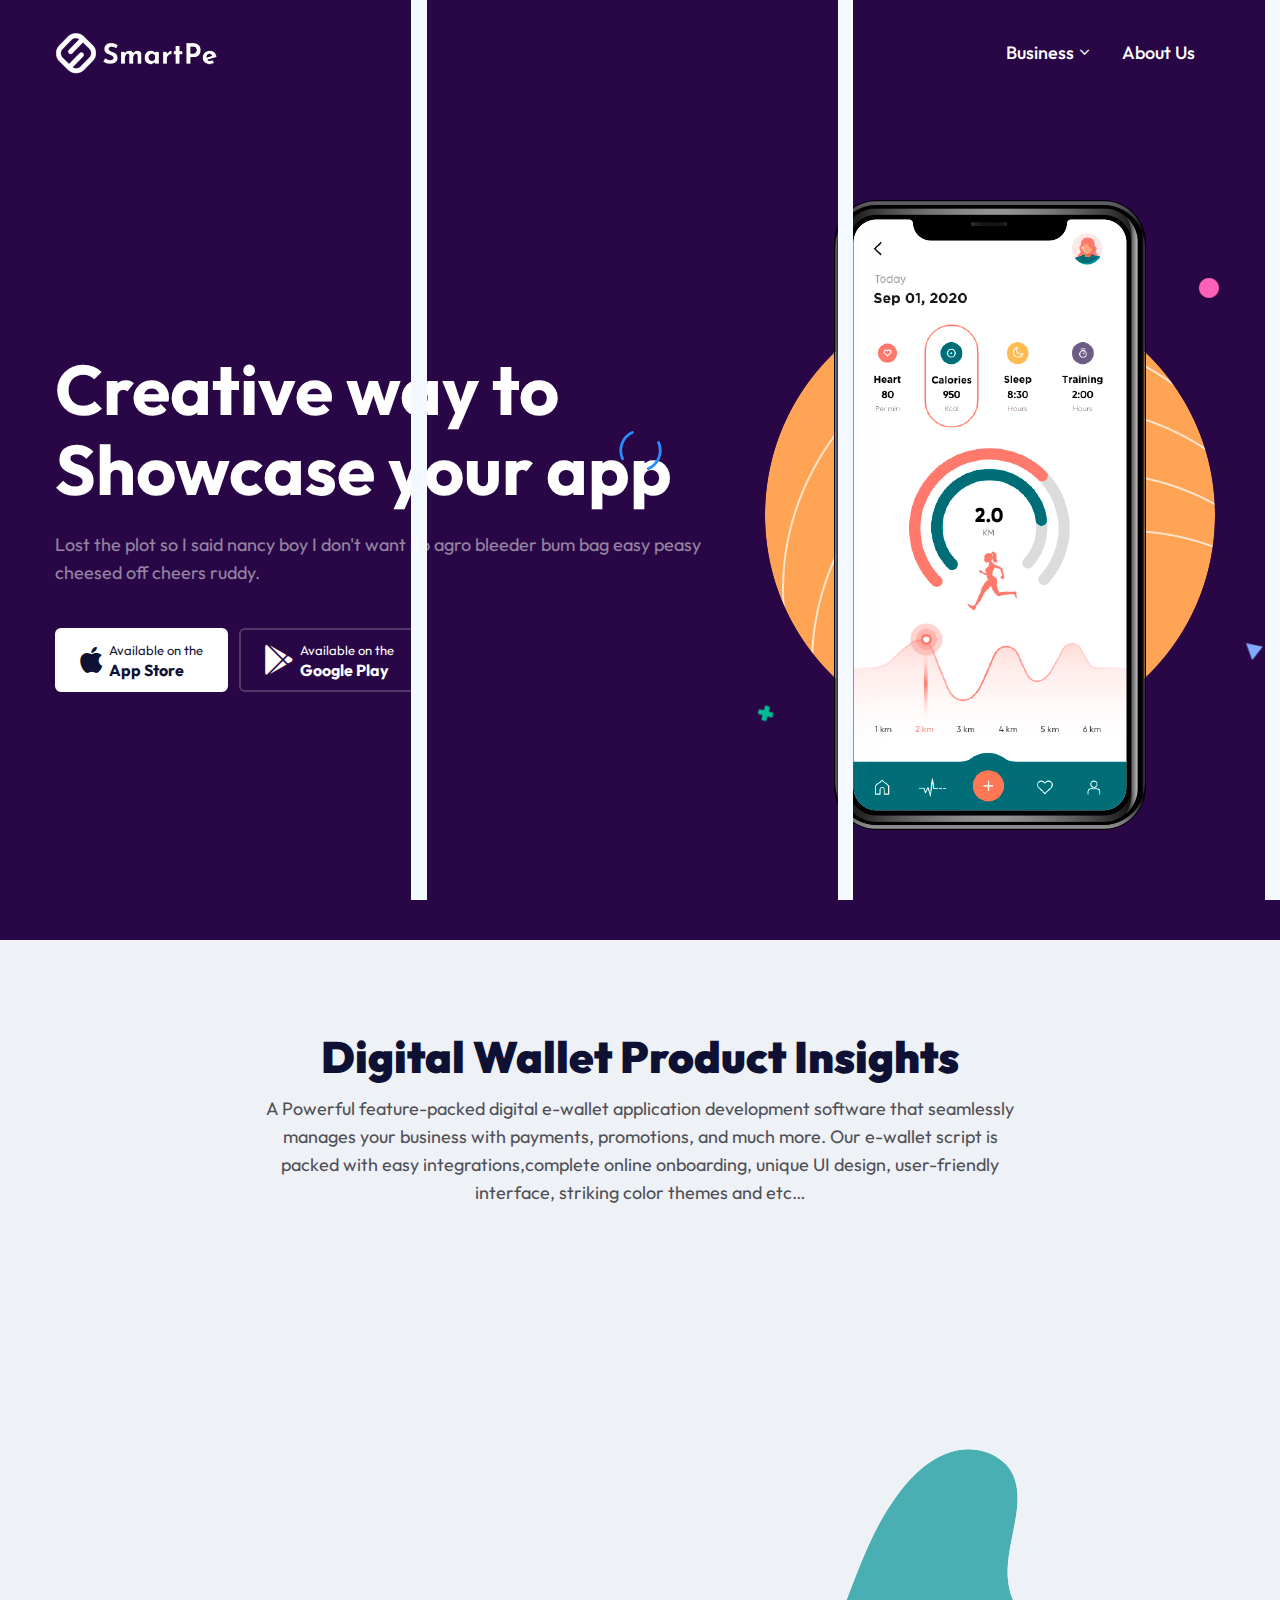
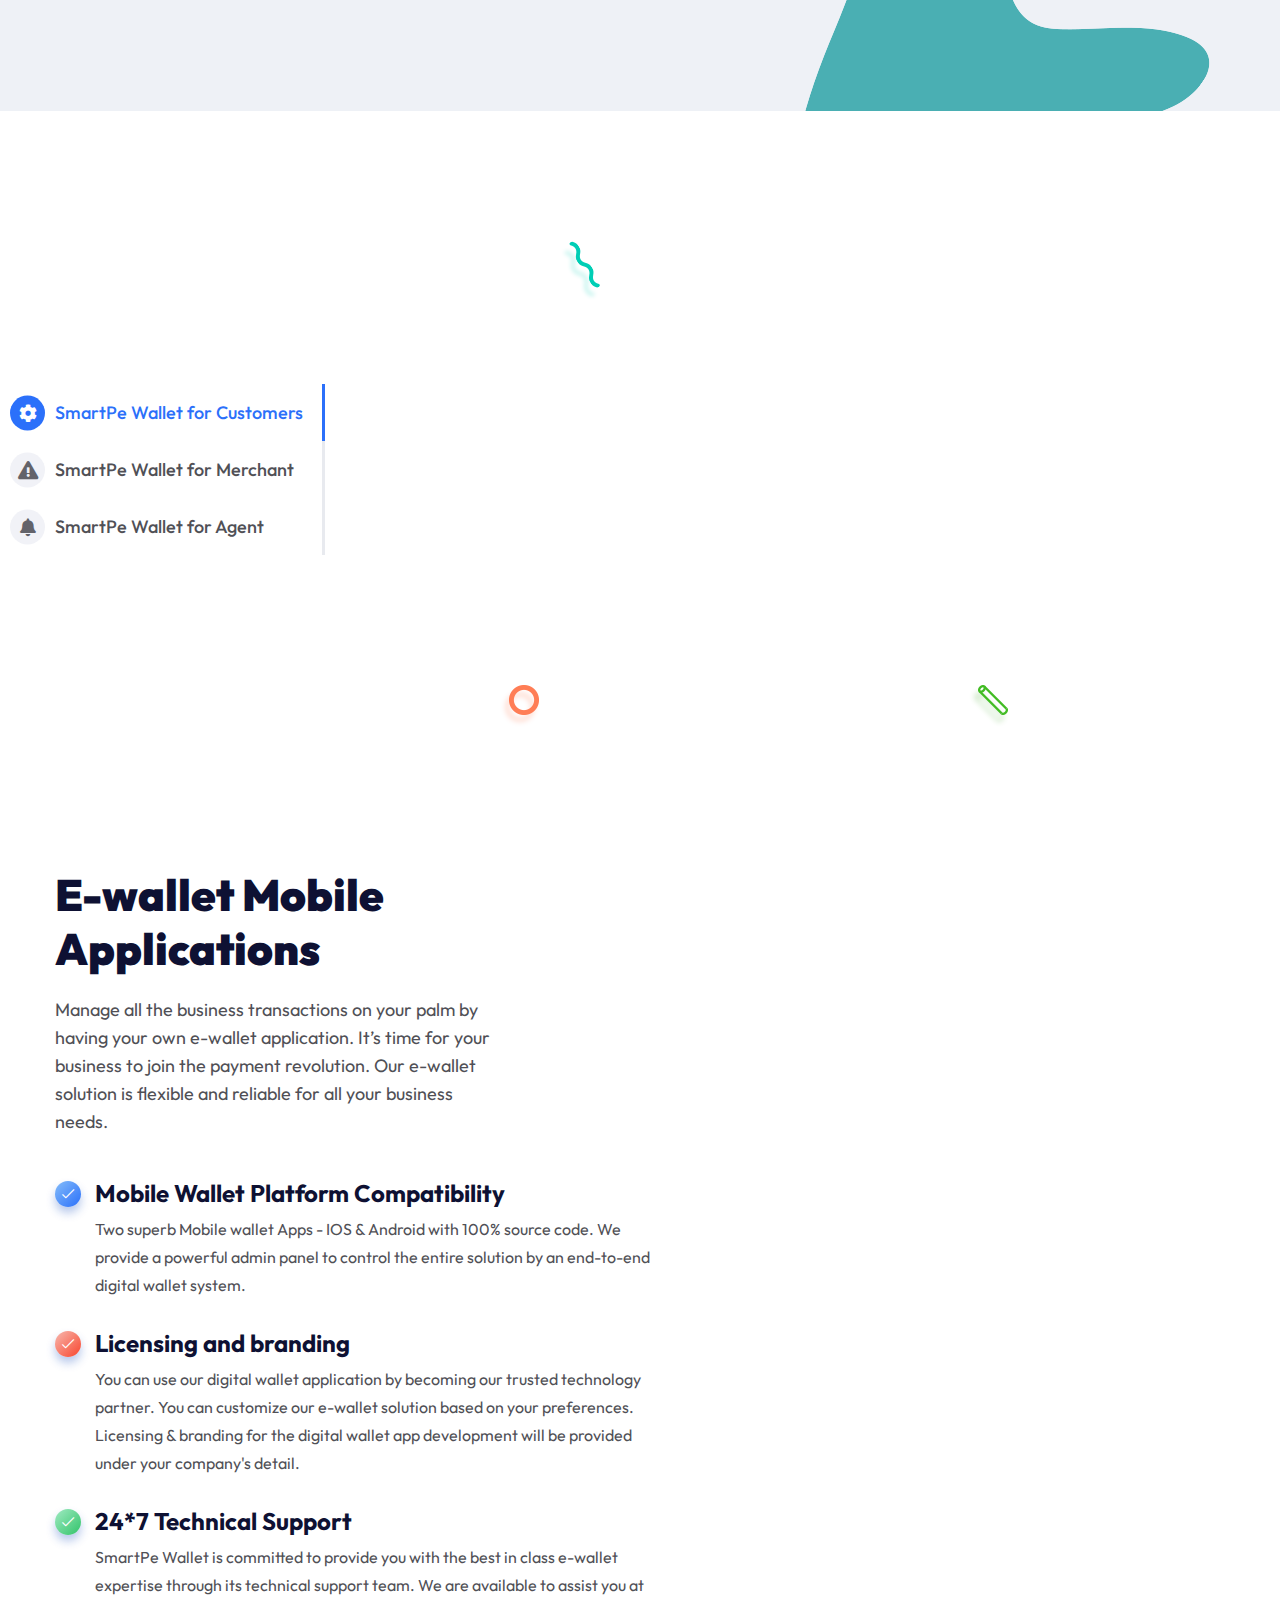
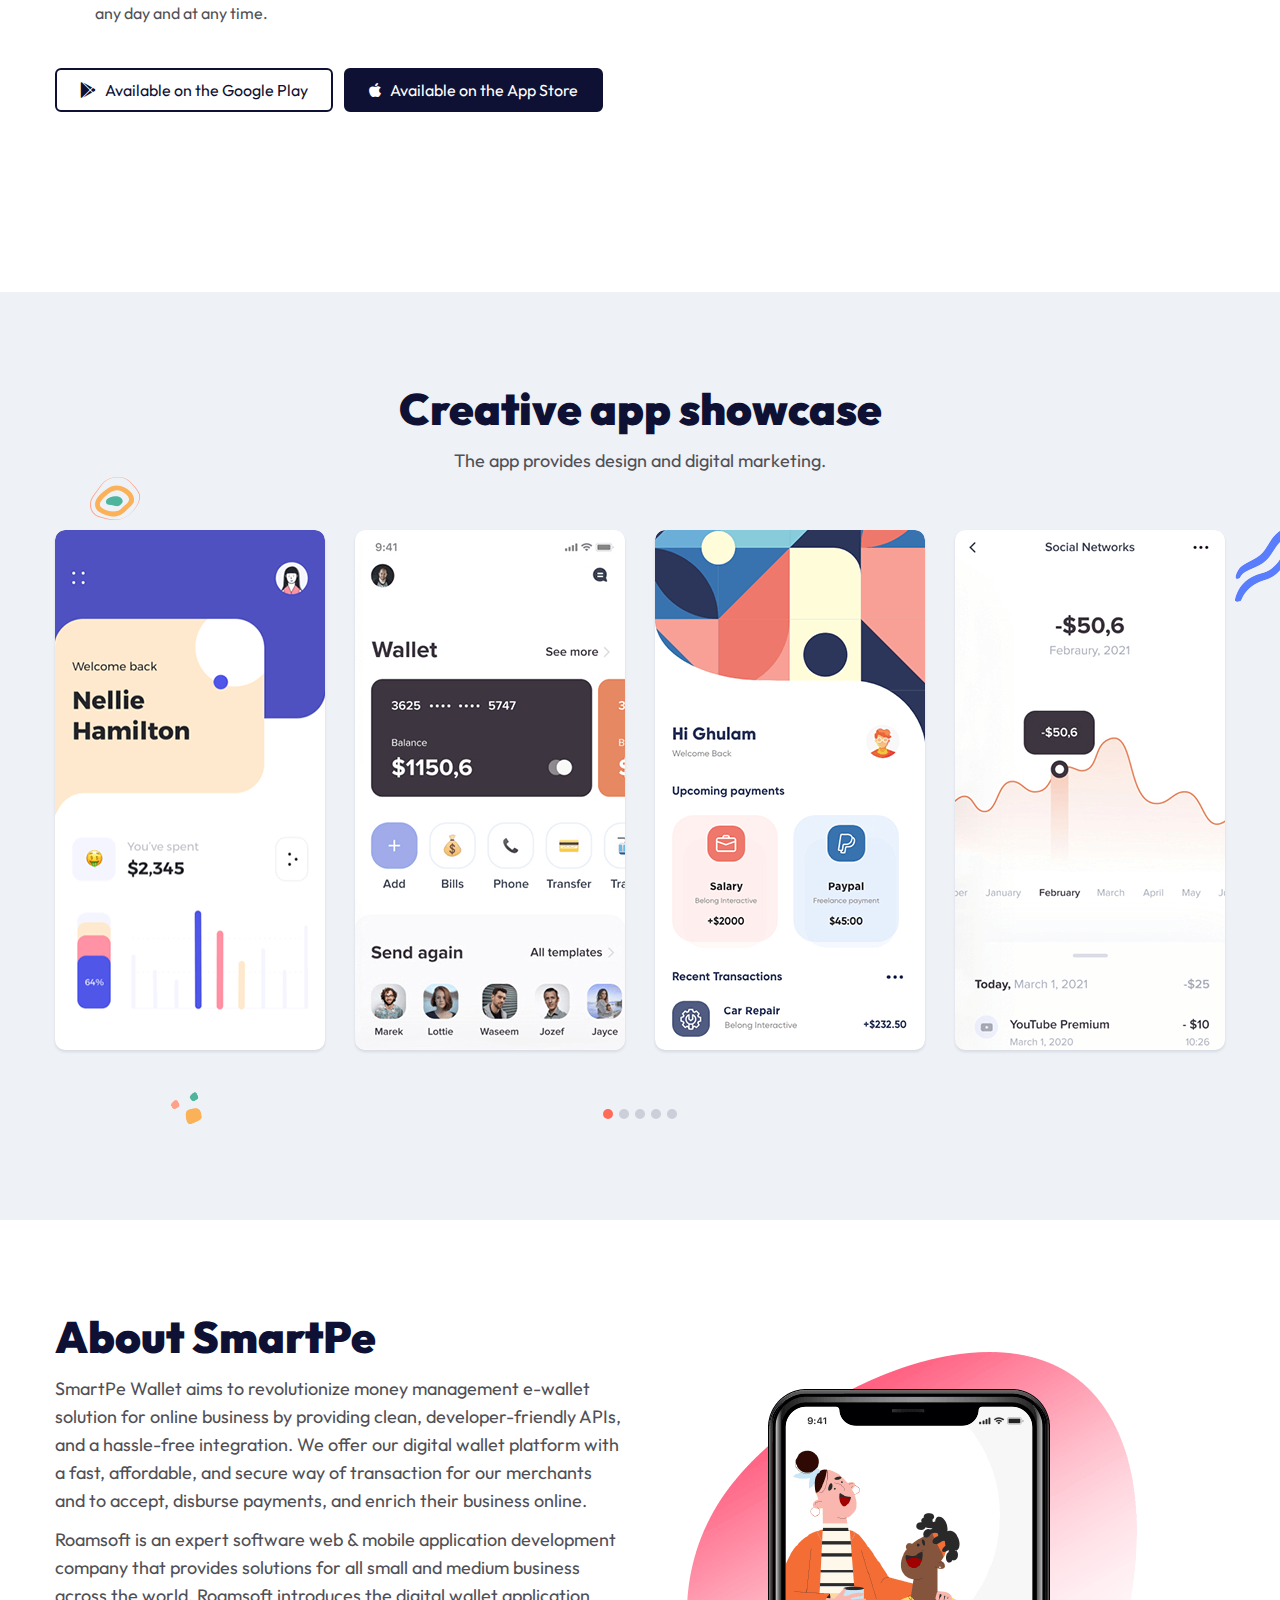
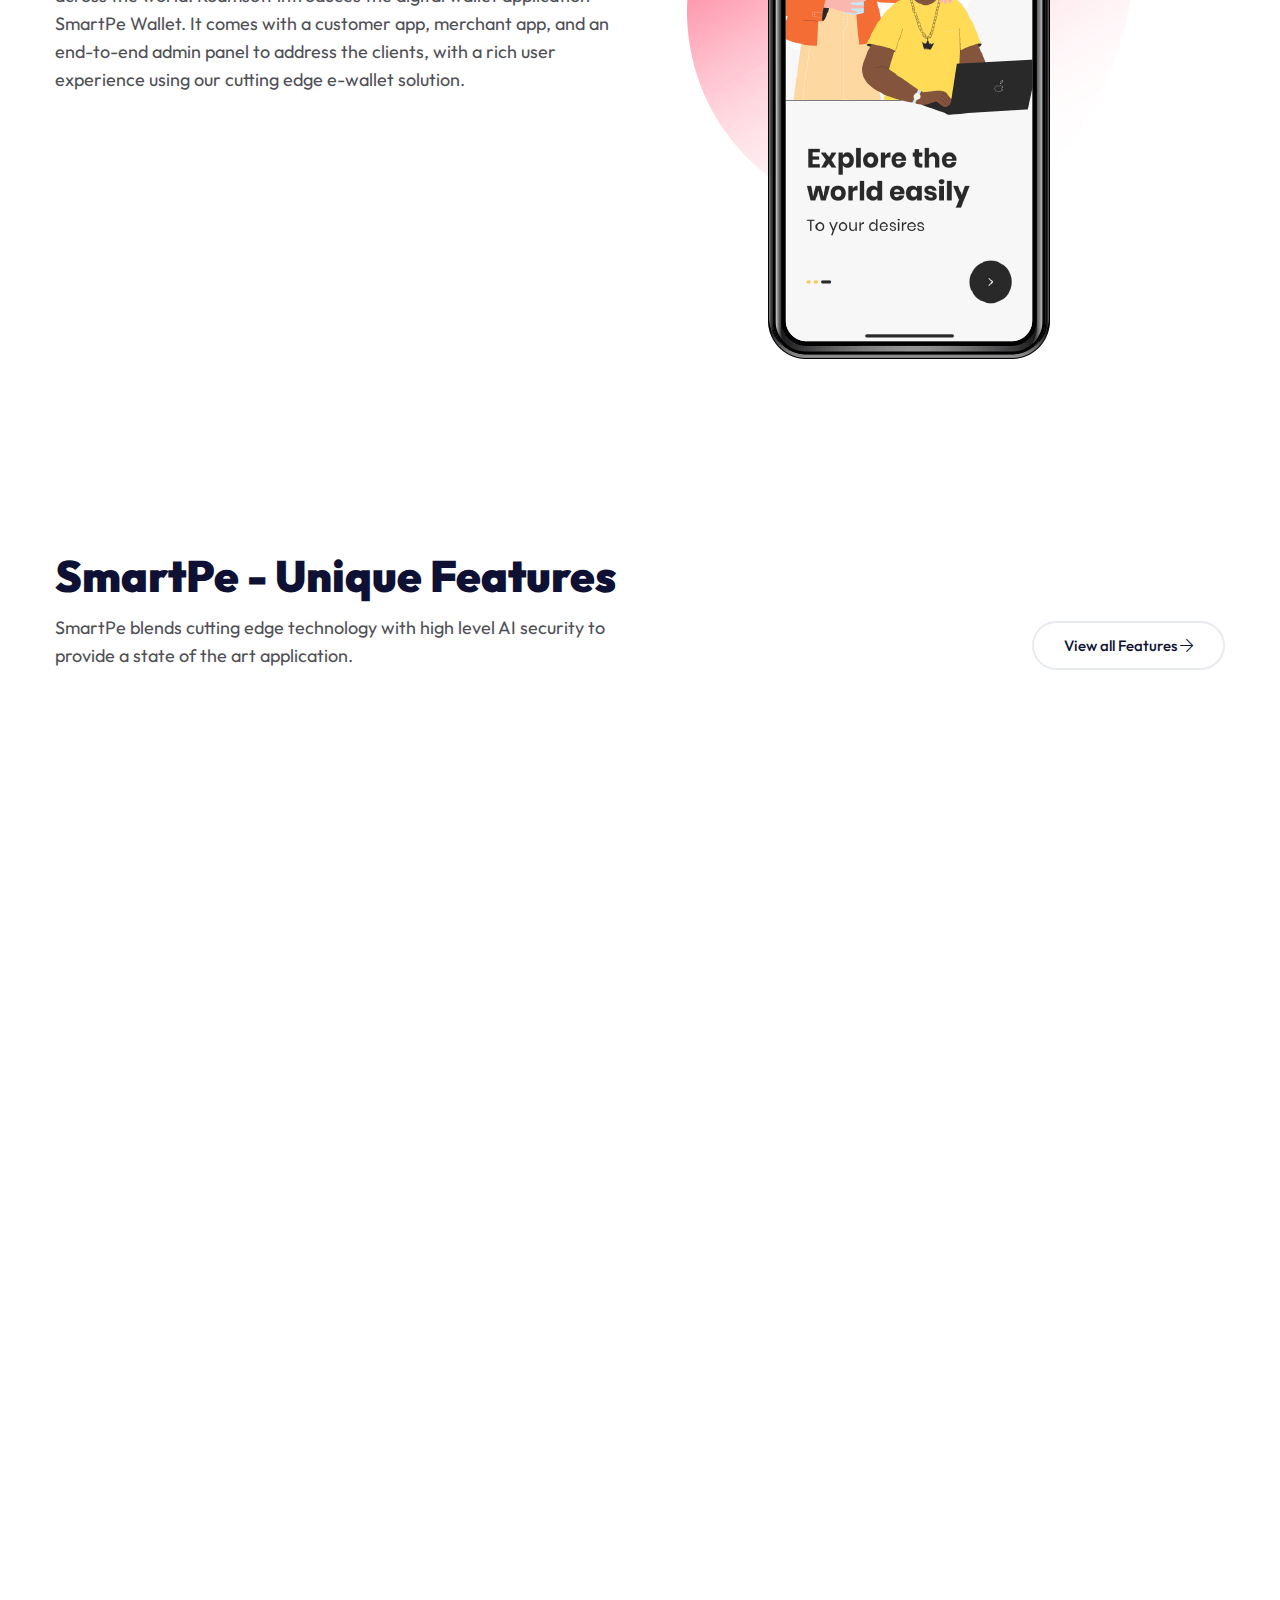
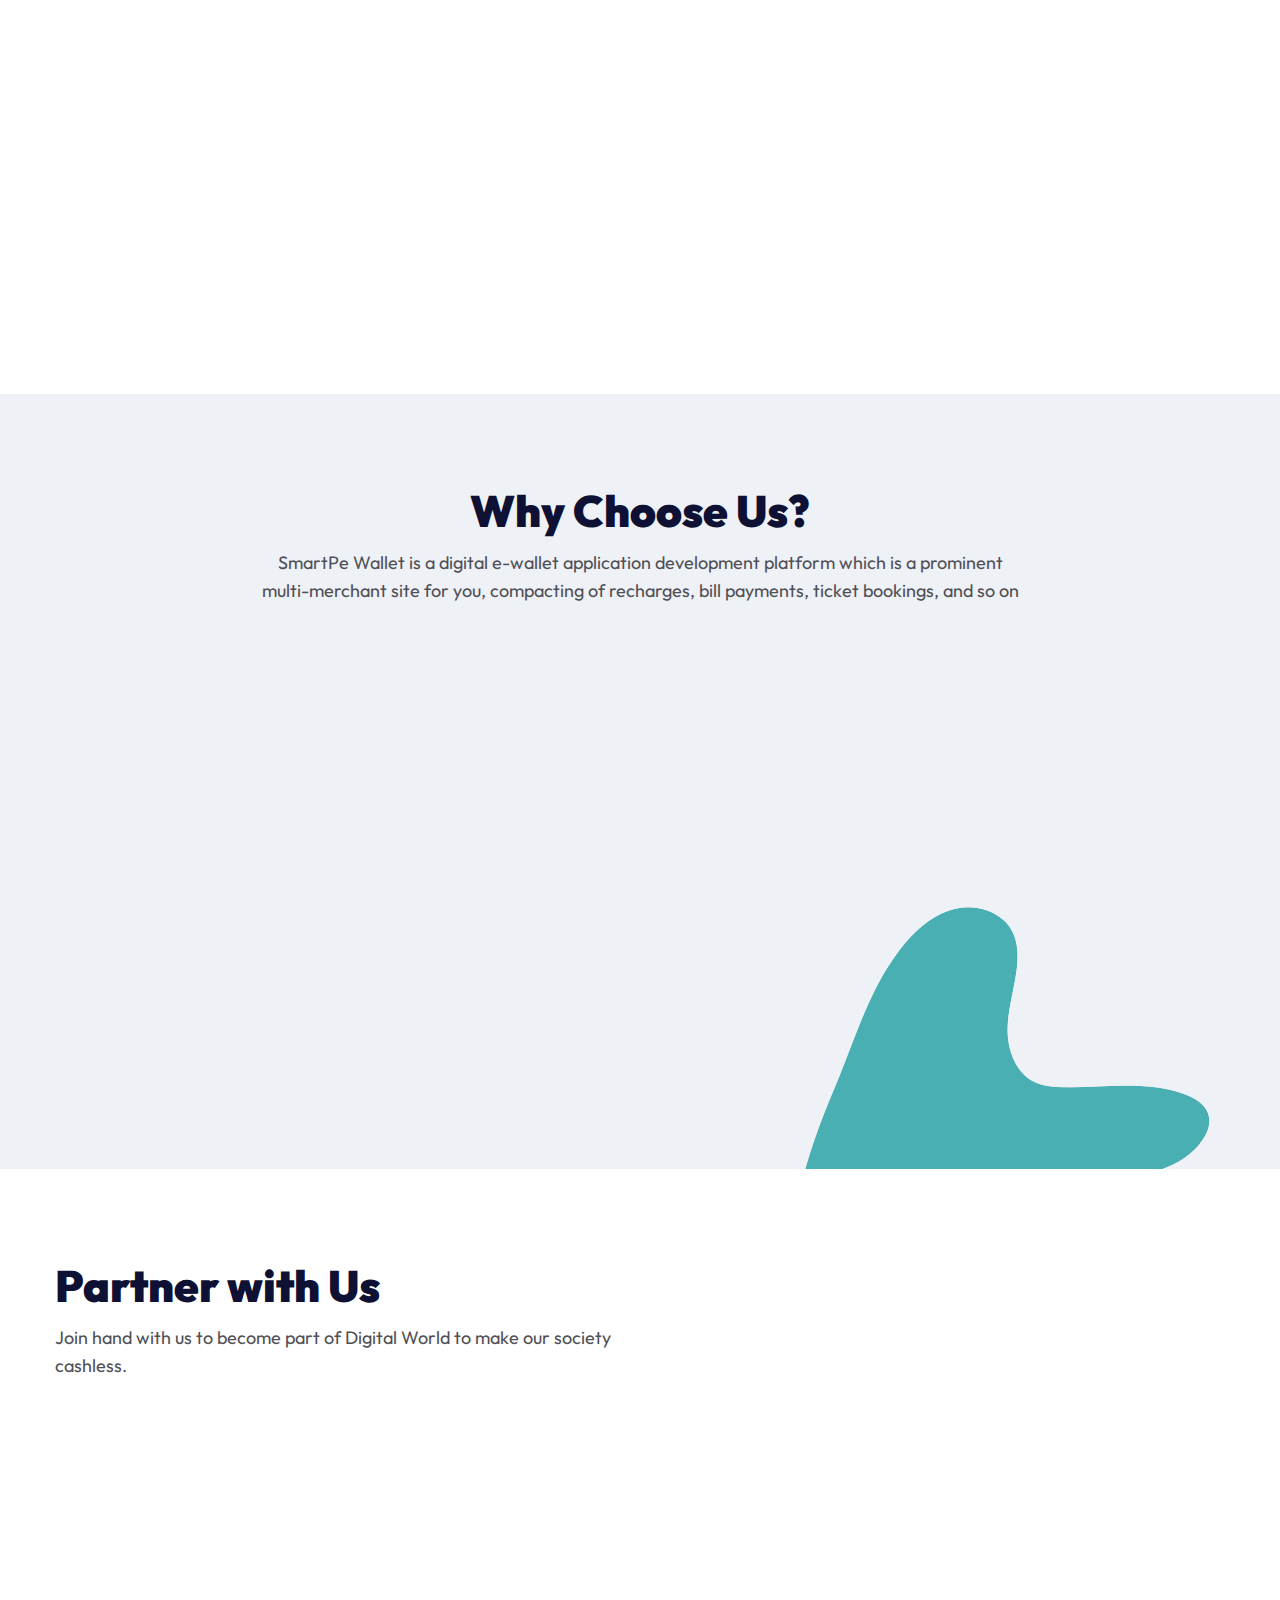
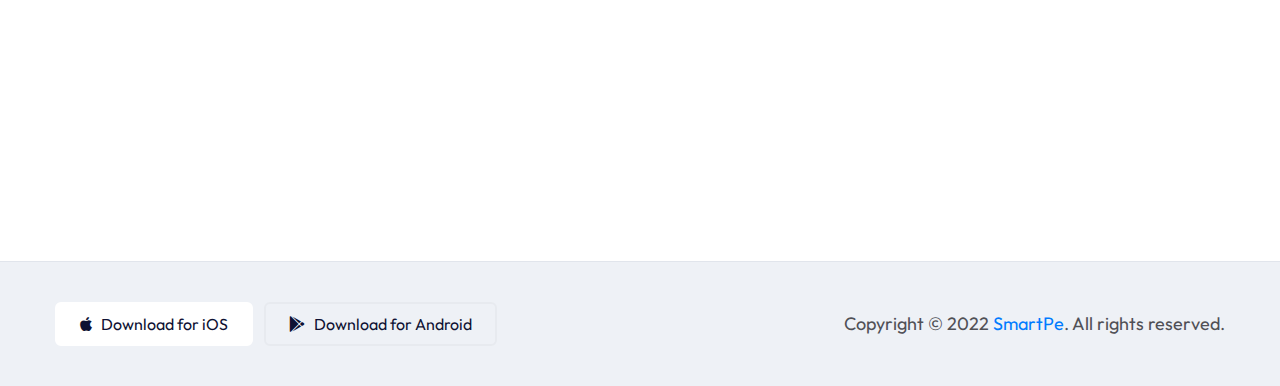
==== index.html @ c89c5a2e "Push" ====
<!doctype html>
<html lang="en">

<meta http-equiv="content-type" content="text/html;charset=UTF-8" />

<head>

    <!--====== Required meta tags ======-->
    <meta charset="utf-8">
    <meta http-equiv="x-ua-compatible" content="ie=edge">
    <meta name="description" content="">
    <meta name="viewport" content="width=device-width, initial-scale=1, shrink-to-fit=no">

    <!--====== Title ======-->
    <title>The Easiest Way to Pay | SmartPe</title>

    <!--====== Favicon Icon ======-->
    <link rel="shortcut icon" href="assets/images/favicon.png" type="image/png">

    <!--====== Bootstrap css ======-->
    <link rel="stylesheet" href="assets/css/bootstrap.min.css">

    <!--====== Fontawesome css ======-->
    <link rel="stylesheet" href="assets/css/font-awesome.min.css">

    <!--====== Magnific Popup css ======-->
    <link rel="stylesheet" href="assets/css/animate.min.css">

    <!--====== Magnific Popup css ======-->
    <link rel="stylesheet" href="assets/css/magnific-popup.css">

    <!--====== Slick css ======-->
    <link rel="stylesheet" href="assets/css/slick.css">

    <!--====== Default css ======-->
    <link rel="stylesheet" href="assets/css/custom-animation.css">
    <link rel="stylesheet" href="assets/css/default.css">

    <!--====== Style css ======-->
    <link rel="stylesheet" href="assets/css/style.css">


</head>

<body>

    <!--====== PRELOADER PART START ======-->

    <div class="loader-wrap">
        <div class="preloader">
        </div>
        <div class="layer layer-one"><span class="overlay"></span></div>
        <div class="layer layer-two"><span class="overlay"></span></div>
        <div class="layer layer-three"><span class="overlay"></span></div>
    </div>

    <!--====== PRELOADER PART ENDS ======-->

    <!--====== OFFCANVAS MENU PART START ======-->

    <div class="off_canvars_overlay">

    </div>
    <div class="offcanvas_menu">
        <div class="container-fluid">
            <div class="row">
                <div class="col-12">
                    <div class="offcanvas_menu_wrapper">
                        <div class="canvas_close">
                            <a href="javascript:void(0)"><i class="fa fa-times"></i></a>
                        </div>
                        <div class="offcanvas-brand text-center mb-40">
                            <img src="assets/images/logo.png" alt="">
                        </div>
                        <div id="menu" class="text-left ">
                            <ul class="offcanvas_main_menu">
                                <ul>
                                    <li class="menu-item-has-children active">
                                        <a href="#">Business</a>
                                        <ul class="sub-menu">
                                            <li>
                                                <a href="unique-features.html">Features</a>
                                            </li>
                                            <li>
                                                <a href="customers-features.html">Customers</a>
                                            </li>
                                            <li>
                                                <a href="merchant-features.html">Merchant</a>
                                            </li>
                                            <li>
                                                <a href="agent-features.html">Agent</a>
                                            </li>
                                        </ul>
                                    </li>
                                    <li>
                                        <a href="about-us.html">About Us</a>
                                    </li>
                                </ul>
                            </ul>
                        </div>
                    </div>
                </div>
            </div>
        </div>
    </div>

    <!--====== OFFCANVAS MENU PART ENDS ======-->

    <!--====== PART START ======-->

    <header class="appie-header-area appie-header-7-area appie-sticky">
        <div class="container">
            <div class="header-nav-box header-nav-box-7">
                <div class="row align-items-center">
                    <div class="col-lg-2 col-md-4 col-sm-5 col-6 order-1 order-sm-1">
                        <div class="appie-logo-box">
                            <a href="#">
                                <img src="assets/images/logo-7.png" alt="">
                            </a>
                        </div>
                    </div>
                    <div class="col-lg-10 col-md-1 col-sm-7 order-3 order-sm-2 text-right">
                        <div class="appie-header-main-menu">
                            <ul>
                                <li class="menu-item-has-children active">
                                    <a href="#">Business<i class="fal fa-angle-down"></i></a>
                                    <ul class="sub-menu">
                                        <li>
                                            <a href="unique-features.html">Features</a>
                                        </li>
                                        <li>
                                            <a href="customers-features.html">Customers</a>
                                        </li>
                                        <li>
                                            <a href="merchant-features.html">Merchant</a>
                                        </li>
                                        <li>
                                            <a href="agent-features.html">Agent</a>
                                        </li>
                                    </ul>
                                </li>
                                <li>
                                    <a href="about-us.html">About Us</a>
                                </li>
                            </ul>
                        </div>
                        <div class="appie-btn-box text-right">
                            <div class="toggle-btn ml-30 canvas_open d-lg-none d-block">
                                <i class="fa fa-bars"></i>
                            </div>
                        </div>
                    </div>
                </div>
            </div>
        </div>
    </header>

    <!--====== PART ENDS ======-->

    <!--====== APPIE HERO PART START ======-->

    <section class="appie-hero-area appie-hero-6-area appie-hero-7-area">
        <div class="container">
            <div class="row align-items-center">
                <div class="col-lg-7">
                    <div class="appie-hero-content appie-hero-content-6 appie-hero-content-7">
                        <h1 class="appie-title">Creative way to Showcase your app </h1>
                        <p>Lost the plot so I said nancy boy I don't want no agro bleeder bum bag easy peasy cheesed off cheers ruddy.</p>
                        <ul>
                            <li><a href="#"><i class="fab fa-apple"></i> <span>Available on the <span>App Store</span></span></a></li>
                            <li><a class="item-2" href="#"><i class="fab fa-google-play"></i> <span>Available on the <span>Google Play</span></span></a></li>
                        </ul>
                        <div class="info">

                        </div>
                    </div>
                </div>
                <div class="col-lg-5">
                    <div class="appie-hero-thumb-6">
                        <div class="thumb wow animated fadeInUp text-center" data-wow-duration="1000ms" data-wow-delay="600ms">
                            <img src="assets/images/hero-thumb-8.png" alt="">
                            <div class="back-image">
                                <img src="assets/images/hero-shape-2.png" alt="">
                            </div>
                        </div>
                    </div>
                </div>
            </div>
        </div>
    </section>

    <!--====== APPIE HERO PART ENDS ======-->

    <!--====== APPIE SERVICES PART START ======-->

    <section class="appie-service-area pt-90 pb-100" id="service">
        <div class="container">
            <div class="row justify-content-center">
                <div class="col-lg-8">
                    <div class="appie-section-title text-center">
                        <h3 class="appie-title">Digital Wallet Product Insights</h3>
                        <p>A Powerful feature-packed digital e-wallet application development software that seamlessly manages your business with payments, promotions, and much more. Our e-wallet script is packed with easy integrations,complete online onboarding,
                            unique UI design, user-friendly interface, striking color themes and etc…</p>
                    </div>
                </div>
            </div>
            <div class="row">
                <div class="col-lg-4 col-md-4">
                    <div class="appie-single-service text-center mt-30 wow animated fadeInUp" data-wow-duration="2000ms" data-wow-delay="200ms">
                        <div class="icon">
                            <img src="assets/images/icon/1.png" alt="">
                            <span>1</span>
                        </div>
                        <h4 class="appie-title">Send & Receive</h4>
                        <p>Send and Receive money instantly without internet*. Send money to anyone with mobile wallet or bank account.</p>
                    </div>
                </div>
                <div class="col-lg-4 col-md-4">
                    <div class="appie-single-service text-center mt-30 item-2 wow animated fadeInUp" data-wow-duration="2000ms" data-wow-delay="400ms">
                        <div class="icon">
                            <img src="assets/images/icon/2.png" alt="">
                            <span>2</span>
                        </div>
                        <h4 class="appie-title">Shop</h4>
                        <p>Shop and pay without internet* using Scan & Pay at merchant place with QR code.</p>
                    </div>
                </div>
                <div class="col-lg-4 col-md-4">
                    <div class="appie-single-service text-center mt-30 item-3 wow animated fadeInUp" data-wow-duration="2000ms" data-wow-delay="600ms">
                        <div class="icon">
                            <img src="assets/images/icon/3.png" alt="">
                            <span>3</span>
                        </div>
                        <h4 class="appie-title">Pay</h4>
                        <p>Pay your bills, utilities and more, free of charge and receive instant notification with receipts.</p>
                    </div>
                </div>
            </div>
        </div>
    </section>

    <!--====== APPIE SERVICES PART ENDS ======-->

    <!--====== APPIE FEATURES PART START ======-->

    <section class="appie-features-area pt-100" id="features">
        <div class="container">
            <div class="row align-items-center">
                <div class="col-lg-3">
                    <div class="appie-features-tabs-btn">
                        <div class="nav flex-column nav-pills" id="v-pills-tab" role="tablist" aria-orientation="vertical">
                            <a class="nav-link active" id="v-pills-home-tab" data-toggle="pill" href="#v-pills-home" role="tab" aria-controls="v-pills-home" aria-selected="true"><i class="fas fa-cog"></i> SmartPe Wallet for Customers</a>
                            <a class="nav-link" id="v-pills-profile-tab" data-toggle="pill" href="#v-pills-profile" role="tab" aria-controls="v-pills-profile" aria-selected="false"><i class="fas fa-exclamation-triangle"></i> SmartPe Wallet for Merchant</a>
                            <a class="nav-link" id="v-pills-messages-tab" data-toggle="pill" href="#v-pills-messages" role="tab" aria-controls="v-pills-messages" aria-selected="false"><i class="fas fa-bell"></i> SmartPe Wallet for Agent</a>
                        </div>
                    </div>
                </div>
                <div class="col-lg-9">
                    <div class="tab-content" id="v-pills-tabContent">
                        <div class="tab-pane fade show active" id="v-pills-home" role="tabpanel" aria-labelledby="v-pills-home-tab">
                            <div class="row align-items-center">
                                <div class="col-lg-6">
                                    <div class="appie-features-thumb text-center wow animated fadeInUp" data-wow-duration="2000ms" data-wow-delay="200ms">
                                        <img src="assets/images/features-thumb-1.png" alt="">
                                    </div>
                                </div>
                                <div class="col-lg-6">
                                    <div class="appie-features-content wow animated fadeInRight" data-wow-duration="2000ms" data-wow-delay="600ms">
                                        <h3 class="title">SmartPe Wallet for Customers</h3>
                                        <p>All you need to do is scan a QR Code or enter the Shop ID manually in your mobile wallet application to make instant payments.</p>
                                        <a class="main-btn" href="#">Learn More</a>
                                    </div>
                                </div>
                            </div>
                        </div>
                        <div class="tab-pane fade" id="v-pills-profile" role="tabpanel" aria-labelledby="v-pills-profile-tab">
                            <div class="row align-items-center">
                                <div class="col-lg-6">
                                    <div class="appie-features-thumb text-center animated fadeInUp" data-wow-duration="2000ms" data-wow-delay="200ms">
                                        <img src="assets/images/features-thumb-1.png" alt="">
                                    </div>
                                </div>
                                <div class="col-lg-6">
                                    <div class="appie-features-content animated fadeInRight" data-wow-duration="2000ms" data-wow-delay="600ms">
                                        <h3 class="title">SmartPe Wallet for Merchant</h3>
                                        <p>Accept payments and take orders ahead from your customers using our digital wallet via QR Code, mobile number & much more.</p>
                                        <a class="main-btn" href="#">Learn More</a>
                                    </div>
                                </div>
                            </div>
                        </div>
                        <div class="tab-pane fade" id="v-pills-messages" role="tabpanel" aria-labelledby="v-pills-messages-tab">
                            <div class="row align-items-center">
                                <div class="col-lg-6">
                                    <div class="appie-features-thumb text-center animated fadeInUp" data-wow-duration="2000ms" data-wow-delay="200ms">
                                        <img src="assets/images/features-thumb-1.png" alt="">
                                    </div>
                                </div>
                                <div class="col-lg-6">
                                    <div class="appie-features-content animated fadeInRight" data-wow-duration="2000ms" data-wow-delay="600ms">
                                        <h3 class="title">SmartPe Wallet for Agent</h3>
                                        <p>Recharge and make payment to your beneficiaries instantly through our digital payment system.</p>
                                        <a class="main-btn" href="#">Learn More</a>
                                    </div>
                                </div>
                            </div>
                        </div>
                    </div>
                </div>
            </div>
        </div>
        <div class="features-shape-1">
            <img src="assets/images/shape/shape-6.png" alt="">
        </div>
        <div class="features-shape-2">
            <img src="assets/images/shape/shape-7.png" alt="">
        </div>
        <div class="features-shape-3">
            <img src="assets/images/shape/shape-8.png" alt="">
        </div>
    </section>

    <!--====== APPIE FEATURES PART ENDS ======-->

    <!--====== APPIE TRAFFIC PART START ======-->

    <section class="appie-traffic-area pt-140 pb-180">
        <div class="container">
            <div class="row">
                <div class="col-lg-7">
                    <div class="appie-traffic-title">
                        <h3 class="title">E-wallet Mobile Applications</h3>
                        <p>Manage all the business transactions on your palm by having your own e-wallet application. It’s time for your business to join the payment revolution. Our e-wallet solution is flexible and reliable for all your business needs.</p>
                    </div>
                    <div class="row">
                        <div class="col-lg-12">
                            <div class="appie-traffic-service mb-30">
                                <div class="icon">
                                    <i class="fal fa-check"></i>
                                </div>
                                <h5 class="title">Mobile Wallet Platform Compatibility</h5>
                                <p>Two superb Mobile wallet Apps - IOS & Android with 100% source code. We provide a powerful admin panel to control the entire solution by an end-to-end digital wallet system.</p>
                            </div>
                        </div>
                        <div class="col-lg-12">
                            <div class="appie-traffic-service item-2 mb-30">
                                <div class="icon">
                                    <i class="fal fa-check"></i>
                                </div>
                                <h5 class="title">Licensing and branding</h5>
                                <p>You can use our digital wallet application by becoming our trusted technology partner. You can customize our e-wallet solution based on your preferences. Licensing & branding for the digital wallet app development will
                                    be provided under your company's detail.</p>
                            </div>
                        </div>
                        <div class="col-lg-12">
                            <div class="appie-traffic-service item-3">
                                <div class="icon">
                                    <i class="fal fa-check"></i>
                                </div>
                                <h5 class="title">24*7 Technical Support</h5>
                                <p>SmartPe Wallet is committed to provide you with the best in class e-wallet expertise through its technical support team. We are available to assist you at any day and at any time.</p>
                            </div>
                        </div>
                        <div class="col-lg-12 appie-hero-content">
                            <ul>
                                <li><a class="item-2" href="#"><i class="fab fa-google-play"></i> <span>Available on the <span>Google Play</span></span></a></li>
                                <li><a href="#"><i class="fab fa-apple"></i> <span>Available on the <span>App Store</span></span></a></li>
                            </ul>
                        </div>
                    </div>
                </div>
            </div>
        </div>
        <div class="traffic-thumb ">
            <img class="wow animated fadeInRight" data-wow-duration="2000ms" data-wow-delay="200ms" src="assets/images/traffic-thumb.png" alt="">
        </div>
    </section>

    <!--====== APPIE TRAFFIC PART ENDS ======-->

    <!--====== APPIE SHOWCASE PART START ======-->

    <section class="appie-showcase-area ">
        <div class="container">
            <div class="row">
                <div class="col-lg-12">
                    <div class="appie-section-title text-center">
                        <h3 class="appie-title">Creative app showcase</h3>
                        <p>The app provides design and digital marketing.</p>
                    </div>
                </div>
            </div>
            <div class="row appie-showcase-slider">
                <div class="col-lg-3">
                    <div class="appie-showcase-item mt-30">
                        <a class="appie-image-popup" href="assets/images/showcase-1.png"><img src="assets/images/showcase-1.png" alt=""></a>
                    </div>
                </div>
                <div class="col-lg-3">
                    <div class="appie-showcase-item mt-30">
                        <a class="appie-image-popup" href="assets/images/showcase-2.png"><img src="assets/images/showcase-2.png" alt=""></a>
                    </div>
                </div>
                <div class="col-lg-3">
                    <div class="appie-showcase-item mt-30">
                        <a class="appie-image-popup" href="assets/images/showcase-3.png"><img src="assets/images/showcase-3.png" alt=""></a>
                    </div>
                </div>
                <div class="col-lg-3">
                    <div class="appie-showcase-item mt-30">
                        <a class="appie-image-popup" href="assets/images/showcase-4.png"><img src="assets/images/showcase-4.png" alt=""></a>
                    </div>
                </div>
                <div class="col-lg-3">
                    <div class="appie-showcase-item mt-30">
                        <a class="appie-image-popup" href="assets/images/showcase-2.png"><img src="assets/images/showcase-2.png" alt=""></a>
                    </div>
                </div>
            </div>
        </div>
        <div class="showcase-shape-1">
            <img src="assets/images/shape/shape-14.png" alt="">
        </div>
        <div class="showcase-shape-2">
            <img src="assets/images/shape/shape-13.png" alt="">
        </div>
        <div class="showcase-shape-3">
            <img src="assets/images/shape/shape-12.png" alt="">
        </div>
        <div class="showcase-shape-4">
            <img src="assets/images/shape/shape-15.png" alt="">
        </div>
    </section>

    <!--====== APPIE SHOWCASE PART ENDS ======-->

    <!--====== APPIE TEAM PART START ======-->

    <!-- <section class="appie-team-area pt-90 pb-100">
        <div class="container">
            <div class="row">
                <div class="col-lg-12">
                    <div class="appie-section-title text-center">
                        <h3 class="appie-title">Meet our Team Members</h3>
                        <p>Different layouts and styles for team sections.</p>
                    </div>
                </div>
            </div>
            <div class="row">
                <div class="col-lg-3 col-md-6">
                    <div class="appie-team-item mt-30 wow animated fadeInUp" data-wow-duration="2000ms" data-wow-delay="200ms">
                        <div class="thumb">
                            <img src="assets/images/team-1.jpg" alt="">
                            <ul>
                                <li><a href="#"><i class="fab fa-facebook-f"></i></a></li>
                                <li><a href="#"><i class="fab fa-twitter"></i></a></li>
                                <li><a href="#"><i class="fab fa-pinterest-p"></i></a></li>
                            </ul>
                        </div>
                        <div class="content text-center">
                            <h5 class="title">Benjamin Evalent</h5>
                            <span>CEO-Founder</span>
                        </div>
                    </div>
                </div>
                <div class="col-lg-3 col-md-6">
                    <div class="appie-team-item mt-30 wow animated fadeInUp" data-wow-duration="2000ms" data-wow-delay="400ms">
                        <div class="thumb">
                            <img src="assets/images/team-2.jpg" alt="">
                            <ul>
                                <li><a href="#"><i class="fab fa-facebook-f"></i></a></li>
                                <li><a href="#"><i class="fab fa-twitter"></i></a></li>
                                <li><a href="#"><i class="fab fa-pinterest-p"></i></a></li>
                            </ul>
                        </div>
                        <div class="content text-center">
                            <h5 class="title">Benjamin Evalent</h5>
                            <span>CEO-Founder</span>
                        </div>
                    </div>
                </div>
                <div class="col-lg-3 col-md-6">
                    <div class="appie-team-item mt-30 wow animated fadeInUp" data-wow-duration="2000ms" data-wow-delay="600ms">
                        <div class="thumb">
                            <img src="assets/images/team-3.jpg" alt="">
                            <ul>
                                <li><a href="#"><i class="fab fa-facebook-f"></i></a></li>
                                <li><a href="#"><i class="fab fa-twitter"></i></a></li>
                                <li><a href="#"><i class="fab fa-pinterest-p"></i></a></li>
                            </ul>
                        </div>
                        <div class="content text-center">
                            <h5 class="title">Benjamin Evalent</h5>
                            <span>CEO-Founder</span>
                        </div>
                    </div>
                </div>
                <div class="col-lg-3 col-md-6">
                    <div class="appie-team-item mt-30 wow animated fadeInUp" data-wow-duration="2000ms" data-wow-delay="800ms">
                        <div class="thumb">
                            <img src="assets/images/team-4.jpg" alt="">
                            <ul>
                                <li><a href="#"><i class="fab fa-facebook-f"></i></a></li>
                                <li><a href="#"><i class="fab fa-twitter"></i></a></li>
                                <li><a href="#"><i class="fab fa-pinterest-p"></i></a></li>
                            </ul>
                        </div>
                        <div class="content text-center">
                            <h5 class="title">Benjamin Evalent</h5>
                            <span>CEO-Founder</span>
                        </div>
                    </div>
                </div>
                <div class="col-lg-12">
                    <div class="team-btn text-center mt-50">
                        <a class="main-btn" href="#"> View all Members <i class="fal fa-arrow-right"></i></a>
                    </div>
                </div>
            </div>
        </div>
    </section> -->

    <!--====== APPIE TEAM PART ENDS ======-->

    <!--====== APPIE ABOUT SMARTPE START ======-->

    <section class="appie-team-area pt-90 pb-100">
        <div class="container">
            <div class="row">
                <div class="col-lg-12">

                </div>
            </div>
            <div class="row">
                <div class="col-lg-6 col-md-6">
                    <div class="appie-section-title">
                        <h3 class="appie-title">About SmartPe</h3>
                        <p>SmartPe Wallet aims to revolutionize money management e-wallet solution for online business by providing clean, developer-friendly APIs, and a hassle-free integration. We offer our digital wallet platform with a fast, affordable,
                            and secure way of transaction for our merchants and to accept, disburse payments, and enrich their business online.</p>
                        <p>Roamsoft is an expert software web & mobile application development company that provides solutions for all small and medium business across the world. Roamsoft introduces the digital wallet application SmartPe Wallet. It comes
                            with a customer app, merchant app, and an end-to-end admin panel to address the clients, with a rich user experience using our cutting edge e-wallet solution.</p>
                    </div>
                </div>
                <div class="col-lg-6 col-md-6">
                    <img src="assets/images/about-thumb.png" alt="">
                </div>
            </div>
        </div>
    </section>

    <!--====== APPIE ABOUT SMARTPE PART ENDS ======-->


    <!--====== APPIE SERRVICE 2 PART START ======-->

    <section class="appie-services-2-area appie-services-6-area pt-90 pb-100" id="service">
        <div class="container">
            <div class="row align-items-end">
                <div class="col-lg-6 col-md-8">
                    <div class="appie-section-title">
                        <h3 class="appie-title">SmartPe - Unique Features</h3>
                        <p>SmartPe blends cutting edge technology with high level AI security to provide a state of the art application.</p>
                    </div>
                </div>
                <div class="col-lg-6 col-md-4">
                    <div class="appie-section-title text-right">
                        <a class="main-btn" href="#">View all Features <i class="fal fa-arrow-right"></i></a>
                    </div>
                </div>
            </div>
            <div class="row">
                <div class="col-lg-4 col-md-6">
                    <div class="appie-single-service-2 item-6 mt-30 wow animated fadeInUp" data-wow-duration="2000ms" data-wow-delay="600ms">
                        <div class="icon">
                            <i class="fas fa-lock"></i>
                        </div>
                        <h4 class="title">Load, Send & Request Money</h4>
                        <p>Customers can load, send & request money to their fellow peers, agents with a hassle-free e-wallet app</p>
                        <a href="#">Read More <i class="fal fa-arrow-right"></i></a>
                    </div>
                    <div class="appie-single-service-2 item-3 mt-30 wow animated fadeInUp" data-wow-duration="2000ms" data-wow-delay="600ms">
                        <div class="icon">
                            <i class="fas fa-link"></i>
                        </div>
                        <h4 class="title">Scan & Pay</h4>
                        <p>A simpler and faster payment solution to pay at nearby stores with Offline QR Code</p>
                        <a href="#">Read More <i class="fal fa-arrow-right"></i></a>
                    </div>
                    <div class="appie-single-service-2 item-6 mt-30 wow animated fadeInUp" data-wow-duration="2000ms" data-wow-delay="600ms">
                        <div class="icon">
                            <i class="fas fa-lock"></i>
                        </div>
                        <h4 class="title">Device Independent</h4>
                        <p>Works on Both Smart & Feature phones, where users only need access to a mobile network to complete the transactions.</p>
                        <a href="#">Read More <i class="fal fa-arrow-right"></i></a>
                    </div>
                </div>
                <div class="col-lg-4 col-md-6">
                    <div class="appie-single-service-2 mt-30 wow animated fadeInUp" data-wow-duration="2000ms" data-wow-delay="200ms">
                        <div class="icon">
                            <i class="fas fa-bolt"></i>
                        </div>
                        <h4 class="title">Multi-Payment Option</h4>
                        <p>India's First Financial Inclusion Mobile Payment Solution which offers a fully functional offline mobile payment solution with a wallet and BHIM UPI features</p>
                        <a href="#">Read More <i class="fal fa-arrow-right"></i></a>
                    </div>
                    <div class="appie-single-service-2 item-4 mt-30 wow animated fadeInUp" data-wow-duration="2000ms" data-wow-delay="200ms">
                        <div class="icon">
                            <i class="fas fa-bell"></i>
                        </div>
                        <h4 class="title">Anytime, Anywhere</h4>
                        <p>Enable Seamless Transactions till the last mile.</p>
                        <a href="#">Read More <i class="fal fa-arrow-right"></i></a>
                    </div>
                    <div class="appie-single-service-2 item-4 mt-30 wow animated fadeInUp" data-wow-duration="2000ms" data-wow-delay="200ms">
                        <div class="icon">
                            <i class="fas fa-bell"></i>
                        </div>
                        <h4 class="title">User Friendly</h4>
                        <p>User-Friendly, Multilingual, Single Click, Hassle Free.</p>
                        <a href="#">Read More <i class="fal fa-arrow-right"></i></a>
                    </div>
                </div>
                <div class="col-lg-4 col-md-6">
                    <div class="appie-single-service-2 item-2 mt-30 wow animated fadeInUp" data-wow-duration="2000ms" data-wow-delay="400ms">
                        <div class="icon">
                            <i class="fas fa-home"></i>
                        </div>
                        <h4 class="title">Highly Secured</h4>
                        <p>End to End Encryption with Multi-factor authentication which prevents hacking and Enables Privacy Protection</p>
                        <a href="#">Read More <i class="fal fa-arrow-right"></i></a>
                    </div>
                    <div class="appie-single-service-2 item-5 mt-30 wow animated fadeInUp" data-wow-duration="2000ms" data-wow-delay="400ms">
                        <div class="icon">
                            <i class="fas fa-cog"></i>
                        </div>
                        <h4 class="title">Without INTERNET</h4>
                        <p>Works on both Internet and No-Internet Zone, where users do not need to depend on Internet Bandwidth (2G/3G/4G) for Digital Payment.</p>
                        <a href="#">Read More <i class="fal fa-arrow-right"></i></a>
                    </div>
                    <div class="appie-single-service-2 item-5 mt-30 wow animated fadeInUp" data-wow-duration="2000ms" data-wow-delay="400ms">
                        <div class="icon">
                            <i class="fas fa-cog"></i>
                        </div>
                        <h4 class="title">Rewards</h4>
                        <p>Not just a payment solution, but also a gateway for earning.</p>
                        <a href="#">Read More <i class="fal fa-arrow-right"></i></a>
                    </div>
                </div>
            </div>
        </div>
    </section>

    <!--====== APPIE SERRVICE 2 PART ENDS ======-->

    <!--====== APPIE SERVICES PART START ======-->

    <section class="appie-service-area pt-90 pb-100" id="service">
        <div class="container">
            <div class="row justify-content-center">
                <div class="col-lg-8">
                    <div class="appie-section-title text-center">
                        <h3 class="appie-title">Why Choose Us?</h3>
                        <p>SmartPe Wallet is a digital e-wallet application development platform which is a prominent multi-merchant site for you, compacting of recharges, bill payments, ticket bookings, and so on</p>
                    </div>
                </div>
            </div>
            <div class="row">
                <div class="col-lg-4 col-md-4">
                    <div class="appie-single-service text-center mt-30 wow animated fadeInUp" data-wow-duration="2000ms" data-wow-delay="200ms">
                        <div class="icon">
                            <img src="assets/images/icon/1.png" alt="">
                            <span>1</span>
                        </div>
                        <h4 class="appie-title">Secure and Reliable</h4>
                        <p>We have developed an e-wallet solution by getting through algorithms & procedures, to ensure one's account acting against an unapproved entry. So it is safe, secure, and reliable to use</p>
                    </div>
                </div>
                <div class="col-lg-4 col-md-4">
                    <div class="appie-single-service text-center mt-30 item-2 wow animated fadeInUp" data-wow-duration="2000ms" data-wow-delay="400ms">
                        <div class="icon">
                            <img src="assets/images/icon/2.png" alt="">
                            <span>2</span>
                        </div>
                        <h4 class="appie-title">Safe Card Usage</h4>
                        <p>SmartPe e-wallet system uses mastercard protected code and confirmed by visa systems to make sure only applicable card payments are processed</p>
                    </div>
                </div>
                <div class="col-lg-4 col-md-4">
                    <div class="appie-single-service text-center mt-30 item-3 wow animated fadeInUp" data-wow-duration="2000ms" data-wow-delay="600ms">
                        <div class="icon">
                            <img src="assets/images/icon/3.png" alt="">
                            <span>3</span>
                        </div>
                        <h4 class="appie-title">Two-factor Authentication</h4>
                        <p>Two-factor authentication is a security layer for your e-wallet account, which is intended to guarantee that you're the main individual who can get into the account</p>
                    </div>
                </div>
            </div>
        </div>
    </section>

    <!--====== APPIE SERVICES PART ENDS ======-->

    <!--====== APPIE SERRVICE 2 PART START ======-->

    <section class="appie-services-2-area appie-services-6-area pt-90 pb-100" id="service">
        <div class="container">
            <div class="row align-items-end">
                <div class="col-lg-6 col-md-8">
                    <div class="appie-section-title">
                        <h3 class="appie-title">Partner with Us</h3>
                        <p>Join hand with us to become part of Digital World to make our society cashless.</p>
                    </div>
                </div>
            </div>
            <div class="row">
                <div class="col-lg-4 col-md-6">
                    <div class="appie-single-service-2 item-6 mt-30 wow animated fadeInUp" data-wow-duration="2000ms" data-wow-delay="600ms">
                        <div class="icon">
                            <i class="fas fa-lock"></i>
                        </div>
                        <h4 class="title">SmartPe Merchant</h4>
                        <p>Customers can load, send & request money to their fellow peers, agents with a hassle-free e-wallet app</p>
                    </div>
                </div>
                <div class="col-lg-4 col-md-6">
                    <div class="appie-single-service-2 mt-30 wow animated fadeInUp" data-wow-duration="2000ms" data-wow-delay="200ms">
                        <div class="icon">
                            <i class="fas fa-bolt"></i>
                        </div>
                        <h4 class="title">SmartPe Agent</h4>
                        <p>Become our business correspondance agent to help citizen's day to day transaction.</p>
                    </div>
                </div>
                <div class="col-lg-4 col-md-6">
                    <div class="appie-single-service-2 item-2 mt-30 wow animated fadeInUp" data-wow-duration="2000ms" data-wow-delay="400ms">
                        <div class="icon">
                            <i class="fas fa-home"></i>
                        </div>
                        <h4 class="title">SmartPe Client</h4>
                        <p>Integrate our wallet with your business needs for receiving your payments smoothly.</p>
                    </div>
                </div>
            </div>
        </div>
    </section>

    <!--====== APPIE SERRVICE 2 PART ENDS ======-->

    <!--====== APPIE FOOTER PART START ======-->

    <section class="appie-footer-area">
        <div class="container">
            <div class="row">
                <div class="col-lg-12">
                    <div class="footer-copyright d-flex align-items-center justify-content-between pt-35">
                        <div class="apps-download-btn">
                            <ul>
                                <li><a href="#"><i class="fab fa-apple"></i> Download for iOS</a></li>
                                <li><a class="item-2" href="#"><i class="fab fa-google-play"></i> Download for Android</a></li>
                            </ul>
                        </div>
                        <div class="copyright-text">
                            <p>Copyright © 2022 <a href="smartpe.app">SmartPe</a>. All rights reserved.</p>
                        </div>
                    </div>
                </div>
            </div>
        </div>
    </section>

    <!--====== APPIE FOOTER PART ENDS ======-->


    <!--====== APPIE BACK TO TOP PART ENDS ======-->
    <div class="back-to-top">
        <a href="#"><i class="fal fa-arrow-up"></i></a>
    </div>
    <!--====== APPIE BACK TO TOP PART ENDS ======-->


    <!--====== jquery js ======-->
    <script src="assets/js/vendor/modernizr-3.6.0.min.js"></script>
    <script src="assets/js/vendor/jquery-1.12.4.min.js"></script>

    <!--====== Bootstrap js ======-->
    <script src="assets/js/bootstrap.min.js"></script>
    <script src="assets/js/popper.min.js"></script>

    <!--====== wow js ======-->
    <script src="assets/js/wow.js"></script>

    <!--====== Slick js ======-->
    <script src="assets/js/jquery.counterup.min.js"></script>
    <script src="assets/js/waypoints.min.js"></script>

    <!--====== TweenMax js ======-->
    <script src="assets/js/TweenMax.min.js"></script>

    <!--====== Slick js ======-->
    <script src="assets/js/slick.min.js"></script>

    <!--====== Magnific Popup js ======-->
    <script src="assets/js/jquery.magnific-popup.min.js"></script>

    <!--====== Main js ======-->
    <script src="assets/js/main.js"></script>

</body>

</html>
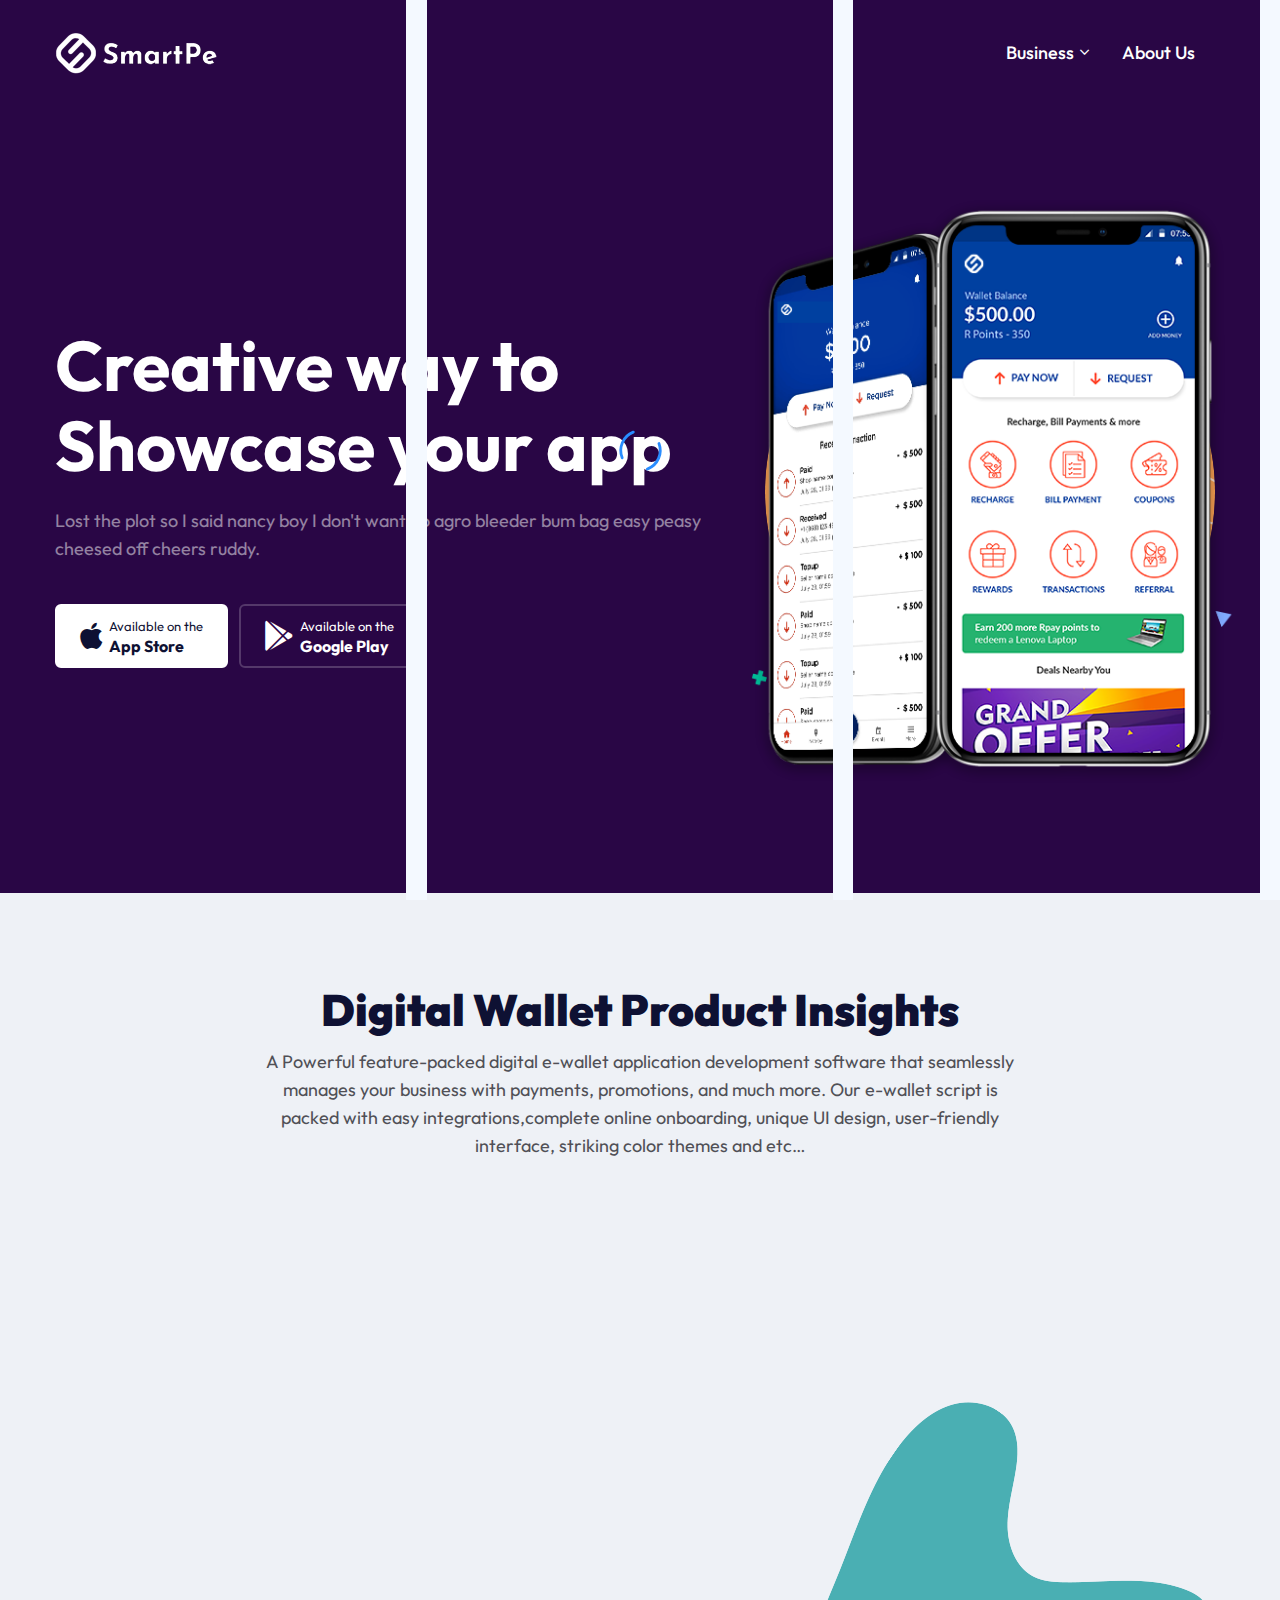
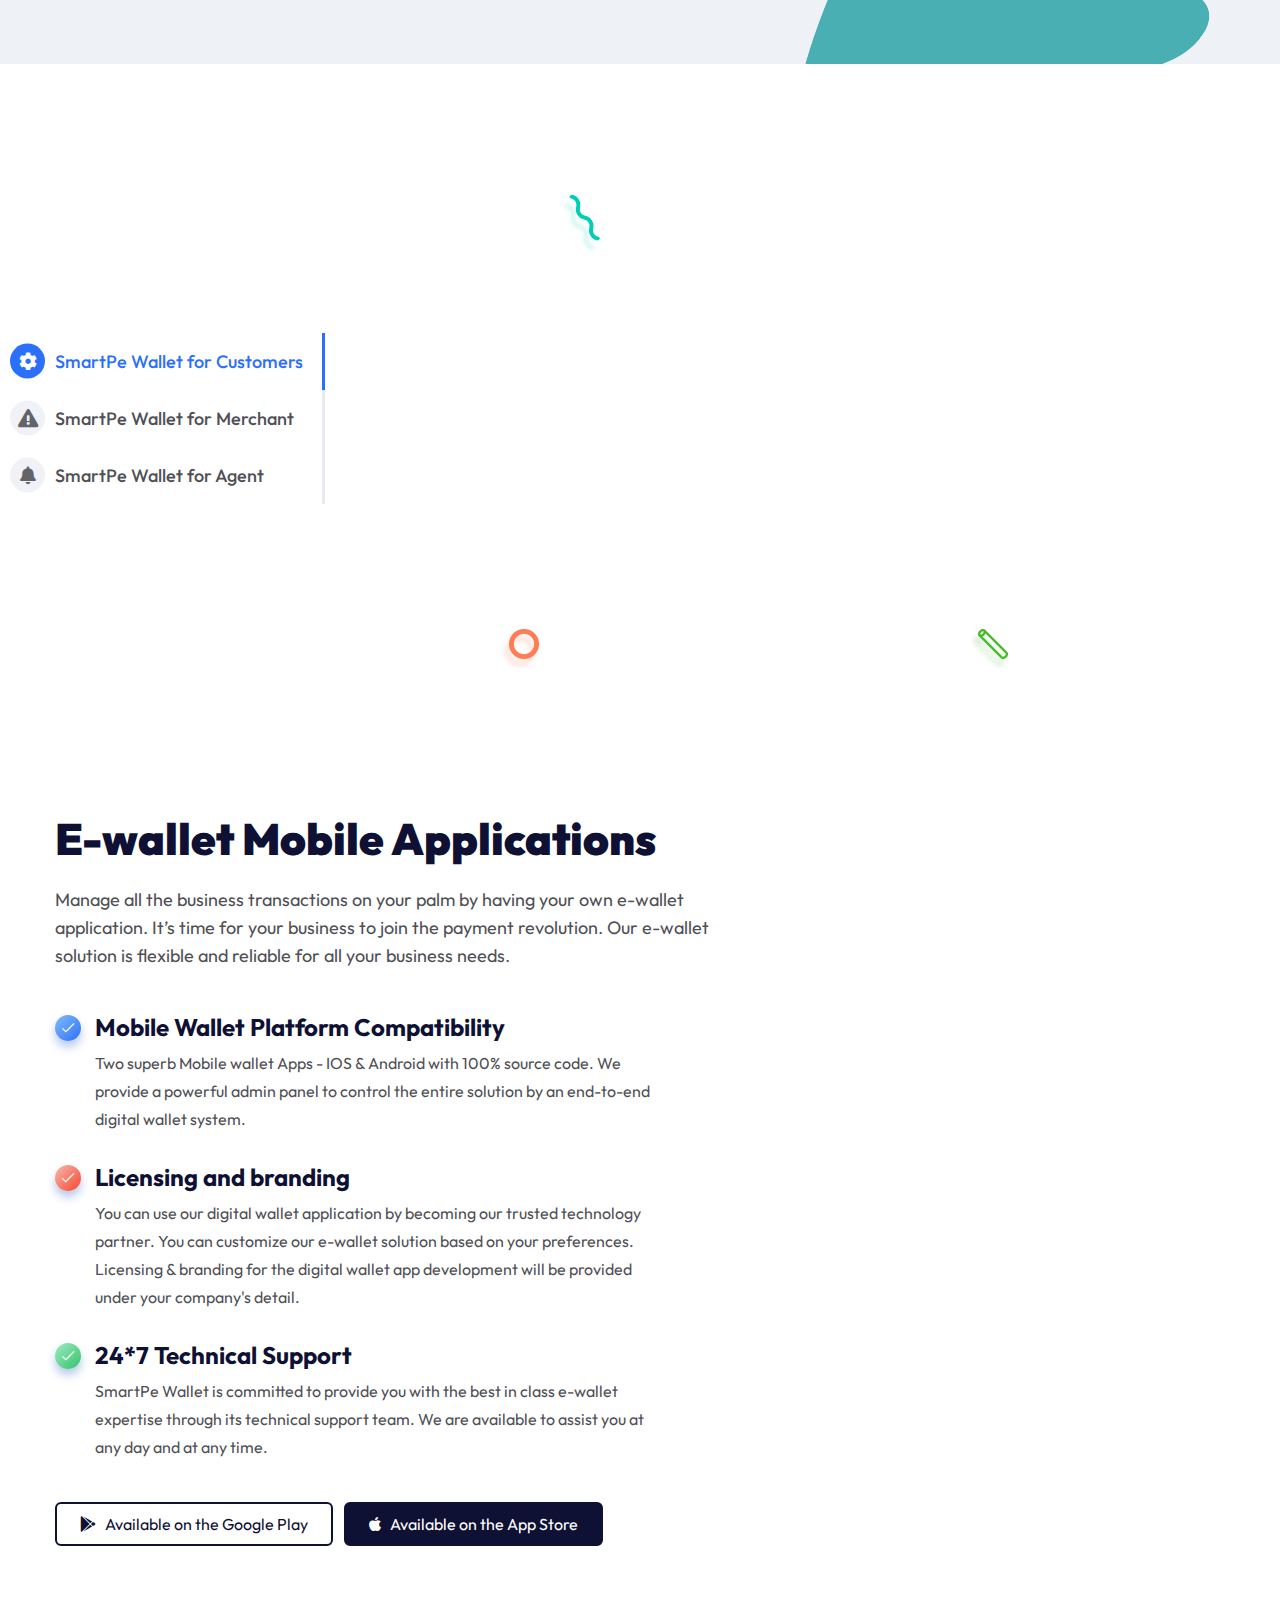
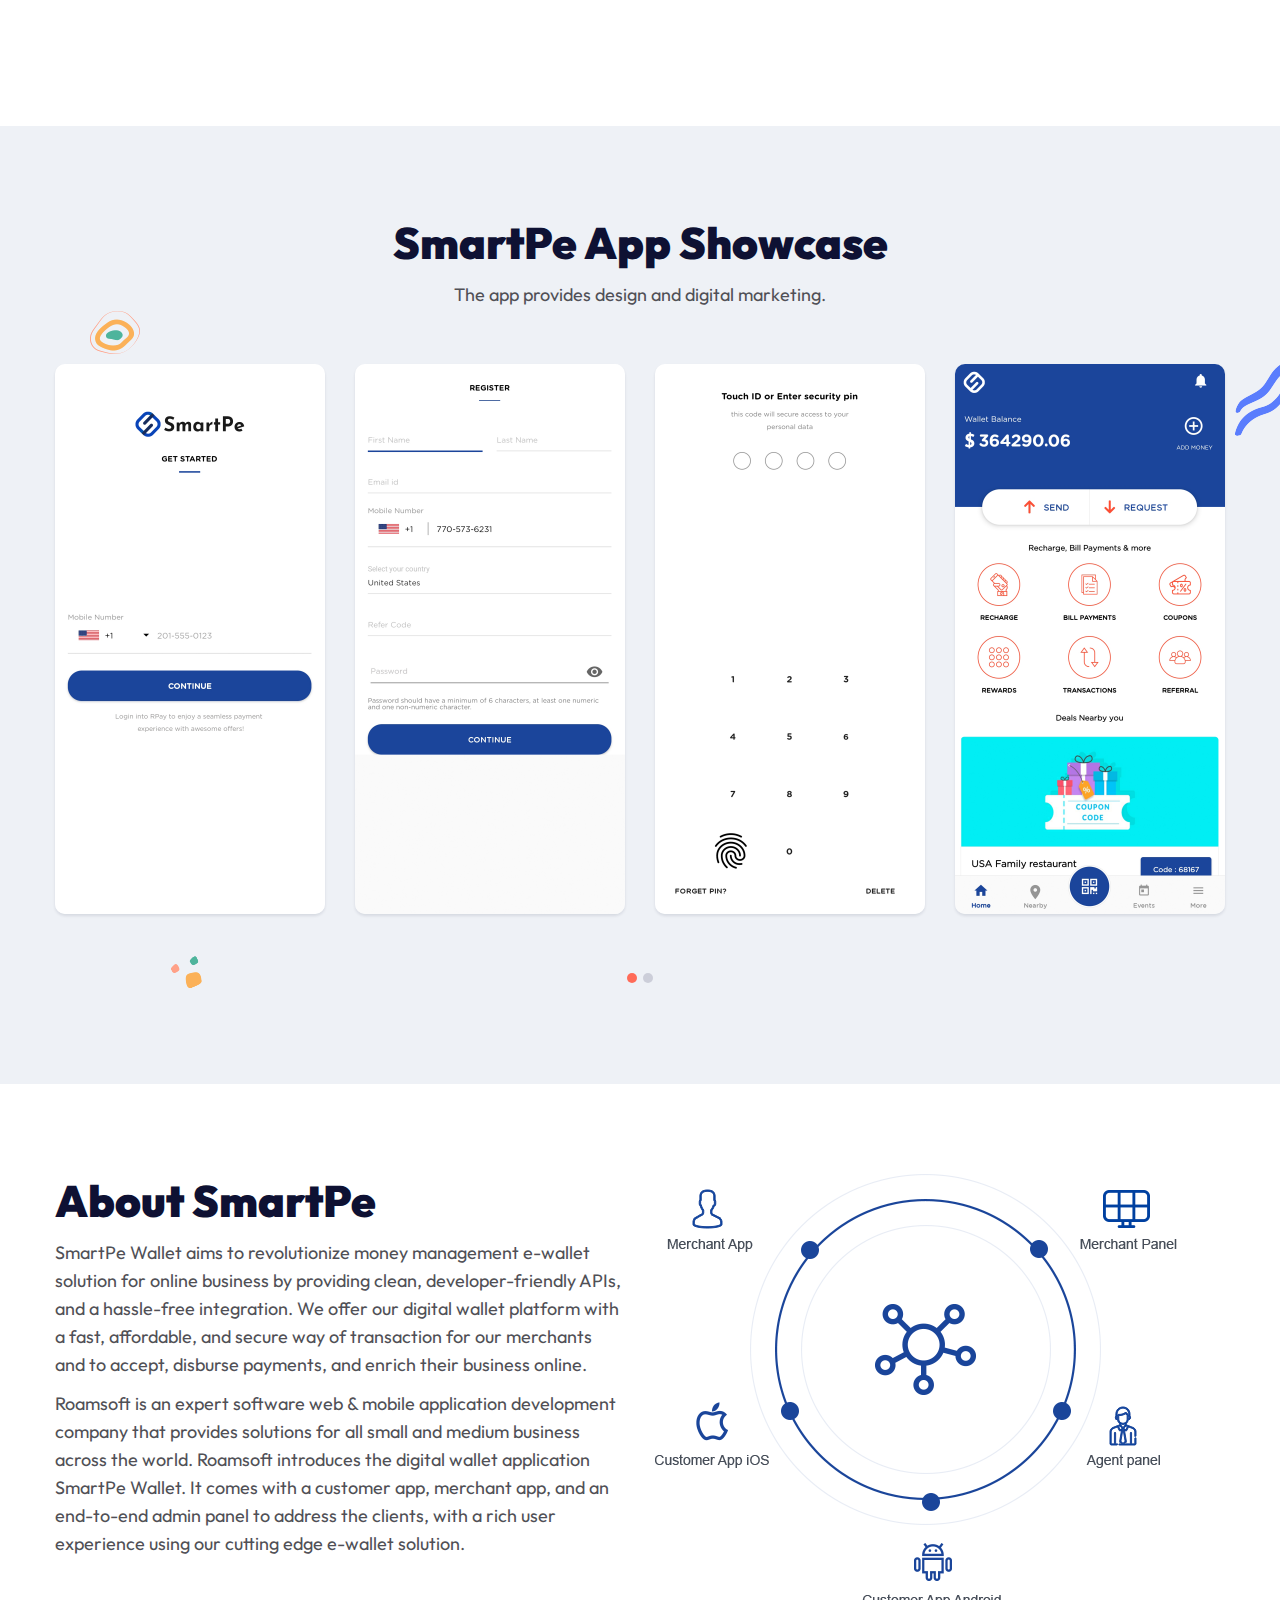
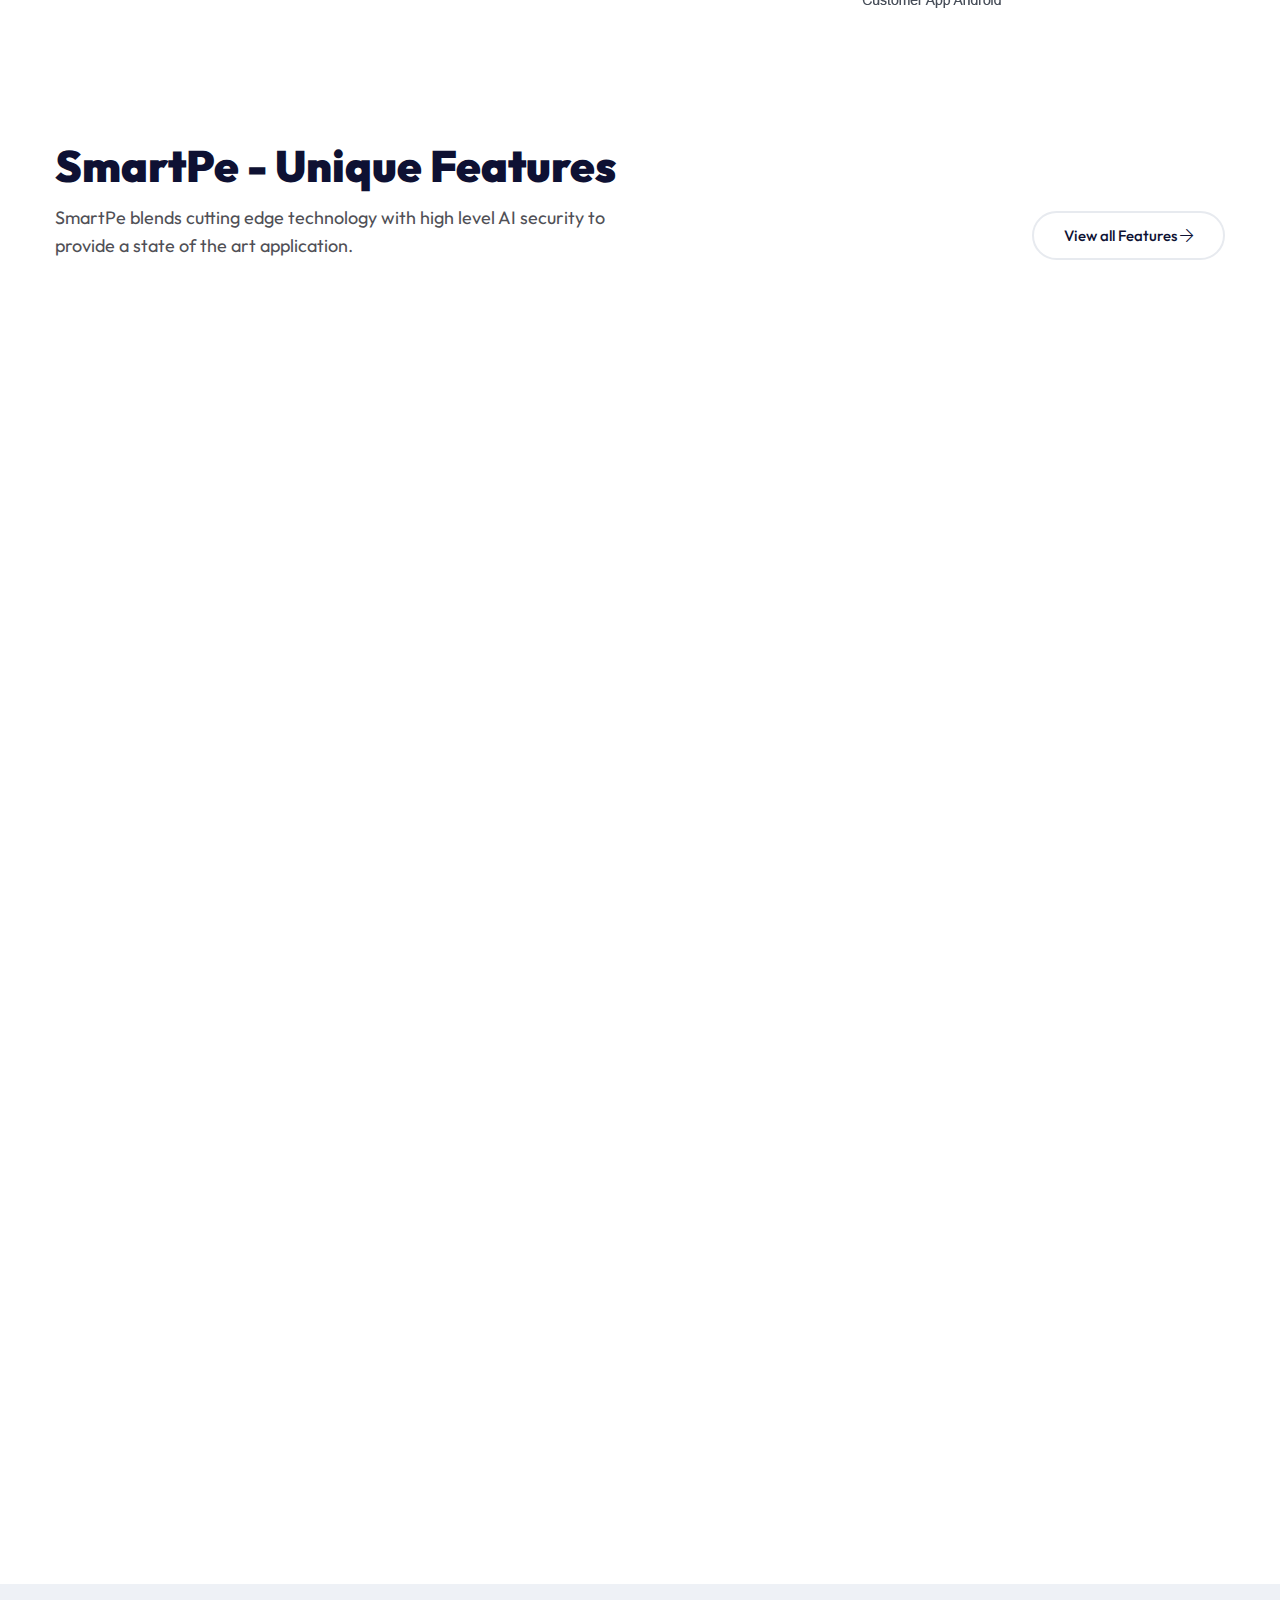
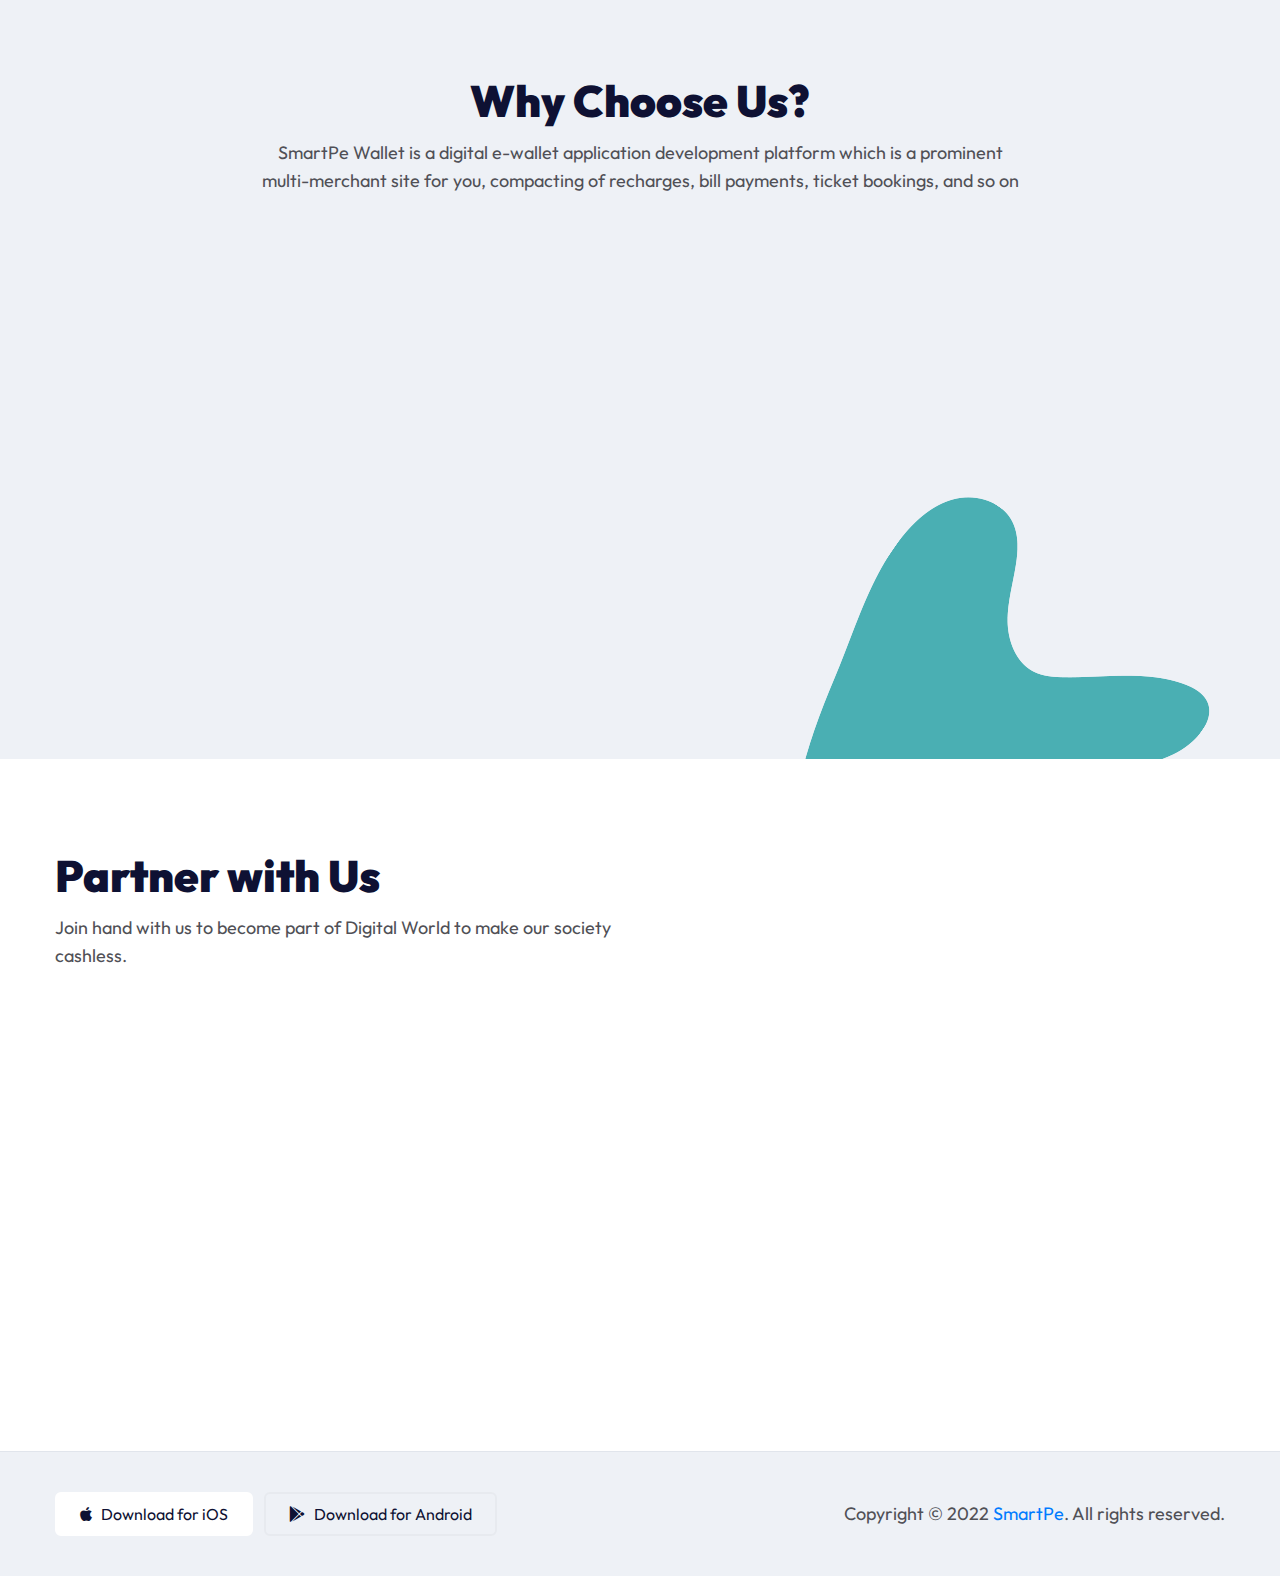
==== commit 8884865a: "S" ====
--- a/index.html
+++ b/index.html
@@ -114,7 +114,7 @@
                 <div class="row align-items-center">
                     <div class="col-lg-2 col-md-4 col-sm-5 col-6 order-1 order-sm-1">
                         <div class="appie-logo-box">
-                            <a href="#">
+                            <a href="index.html">
                                 <img src="assets/images/logo-7.png" alt="">
                             </a>
                         </div>
@@ -178,7 +178,7 @@
                 <div class="col-lg-5">
                     <div class="appie-hero-thumb-6">
                         <div class="thumb wow animated fadeInUp text-center" data-wow-duration="1000ms" data-wow-delay="600ms">
-                            <img src="assets/images/hero-thumb-8.png" alt="">
+                            <img src="assets/images/1.png" alt="">
                             <div class="back-image">
                                 <img src="assets/images/hero-shape-2.png" alt="">
                             </div>
@@ -261,7 +261,7 @@
                             <div class="row align-items-center">
                                 <div class="col-lg-6">
                                     <div class="appie-features-thumb text-center wow animated fadeInUp" data-wow-duration="2000ms" data-wow-delay="200ms">
-                                        <img src="assets/images/features-thumb-1.png" alt="">
+                                        <img src="assets/images/2.png" alt="">
                                     </div>
                                 </div>
                                 <div class="col-lg-6">
@@ -275,12 +275,12 @@
                         </div>
                         <div class="tab-pane fade" id="v-pills-profile" role="tabpanel" aria-labelledby="v-pills-profile-tab">
                             <div class="row align-items-center">
-                                <div class="col-lg-6">
-                                    <div class="appie-features-thumb text-center animated fadeInUp" data-wow-duration="2000ms" data-wow-delay="200ms">
-                                        <img src="assets/images/features-thumb-1.png" alt="">
+                                <div class="col-lg-12">
+                                    <div class="appie-features-thumb text-center animated fadeInUp mb-20" data-wow-duration="2000ms" data-wow-delay="200ms">
+                                        <img src="assets/images/3.png" alt="">
                                     </div>
                                 </div>
-                                <div class="col-lg-6">
+                                <div class="col-lg-12">
                                     <div class="appie-features-content animated fadeInRight" data-wow-duration="2000ms" data-wow-delay="600ms">
                                         <h3 class="title">SmartPe Wallet for Merchant</h3>
                                         <p>Accept payments and take orders ahead from your customers using our digital wallet via QR Code, mobile number & much more.</p>
@@ -291,12 +291,12 @@
                         </div>
                         <div class="tab-pane fade" id="v-pills-messages" role="tabpanel" aria-labelledby="v-pills-messages-tab">
                             <div class="row align-items-center">
-                                <div class="col-lg-6">
-                                    <div class="appie-features-thumb text-center animated fadeInUp" data-wow-duration="2000ms" data-wow-delay="200ms">
-                                        <img src="assets/images/features-thumb-1.png" alt="">
+                                <div class="col-lg-12">
+                                    <div class="appie-features-thumb text-center animated fadeInUp mb-20" data-wow-duration="2000ms" data-wow-delay="200ms">
+                                        <img src="assets/images/4.png" alt="">
                                     </div>
                                 </div>
-                                <div class="col-lg-6">
+                                <div class="col-lg-12">
                                     <div class="appie-features-content animated fadeInRight" data-wow-duration="2000ms" data-wow-delay="600ms">
                                         <h3 class="title">SmartPe Wallet for Agent</h3>
                                         <p>Recharge and make payment to your beneficiaries instantly through our digital payment system.</p>
@@ -385,35 +385,51 @@
             <div class="row">
                 <div class="col-lg-12">
                     <div class="appie-section-title text-center">
-                        <h3 class="appie-title">Creative app showcase</h3>
+                        <h3 class="appie-title">SmartPe App Showcase</h3>
                         <p>The app provides design and digital marketing.</p>
                     </div>
                 </div>
             </div>
             <div class="row appie-showcase-slider">
+
                 <div class="col-lg-3">
                     <div class="appie-showcase-item mt-30">
-                        <a class="appie-image-popup" href="assets/images/showcase-1.png"><img src="assets/images/showcase-1.png" alt=""></a>
+                        <a class="appie-image-popup" href="assets/images/screenshots/2.png"><img src="assets/images/screenshots/2.png" alt=""></a>
                     </div>
                 </div>
                 <div class="col-lg-3">
                     <div class="appie-showcase-item mt-30">
-                        <a class="appie-image-popup" href="assets/images/showcase-2.png"><img src="assets/images/showcase-2.png" alt=""></a>
+                        <a class="appie-image-popup" href="assets/images/screenshots/3.png"><img src="assets/images/screenshots/3.png" alt=""></a>
                     </div>
                 </div>
                 <div class="col-lg-3">
                     <div class="appie-showcase-item mt-30">
-                        <a class="appie-image-popup" href="assets/images/showcase-3.png"><img src="assets/images/showcase-3.png" alt=""></a>
+                        <a class="appie-image-popup" href="assets/images/screenshots/4.png"><img src="assets/images/screenshots/4.png" alt=""></a>
                     </div>
                 </div>
                 <div class="col-lg-3">
                     <div class="appie-showcase-item mt-30">
-                        <a class="appie-image-popup" href="assets/images/showcase-4.png"><img src="assets/images/showcase-4.png" alt=""></a>
+                        <a class="appie-image-popup" href="assets/images/screenshots/1.png"><img src="assets/images/screenshots/1.png" alt=""></a>
                     </div>
                 </div>
                 <div class="col-lg-3">
                     <div class="appie-showcase-item mt-30">
-                        <a class="appie-image-popup" href="assets/images/showcase-2.png"><img src="assets/images/showcase-2.png" alt=""></a>
+                        <a class="appie-image-popup" href="assets/images/screenshots/5.png"><img src="assets/images/screenshots/5.png" alt=""></a>
+                    </div>
+                </div>
+                <div class="col-lg-3">
+                    <div class="appie-showcase-item mt-30">
+                        <a class="appie-image-popup" href="assets/images/screenshots/6.png"><img src="assets/images/screenshots/6.png" alt=""></a>
+                    </div>
+                </div>
+                <div class="col-lg-3">
+                    <div class="appie-showcase-item mt-30">
+                        <a class="appie-image-popup" href="assets/images/screenshots/7.png"><img src="assets/images/screenshots/7.png" alt=""></a>
+                    </div>
+                </div>
+                <div class="col-lg-3">
+                    <div class="appie-showcase-item mt-30">
+                        <a class="appie-image-popup" href="assets/images/screenshots/8.png"><img src="assets/images/screenshots/8.png" alt=""></a>
                     </div>
                 </div>
             </div>
@@ -542,7 +558,7 @@
                     </div>
                 </div>
                 <div class="col-lg-6 col-md-6">
-                    <img src="assets/images/about-thumb.png" alt="">
+                    <img src="assets/images/5.png" alt="">
                 </div>
             </div>
         </div>
@@ -553,7 +569,7 @@
 
     <!--====== APPIE SERRVICE 2 PART START ======-->
 
-    <section class="appie-services-2-area appie-services-6-area pt-90 pb-100" id="service">
+    <section class="appie-services-2-area appie-services-6-area pt-30 pb-100" id="service">
         <div class="container">
             <div class="row align-items-end">
                 <div class="col-lg-6 col-md-8">
--- a/assets/css/style.css
+++ b/assets/css/style.css
@@ -3341,7 +3341,7 @@
 }
 
 .appie-traffic-title {
-    padding-right: 220px;
+    /* padding-right: 220px; */
     margin-bottom: 43px;
 }
 
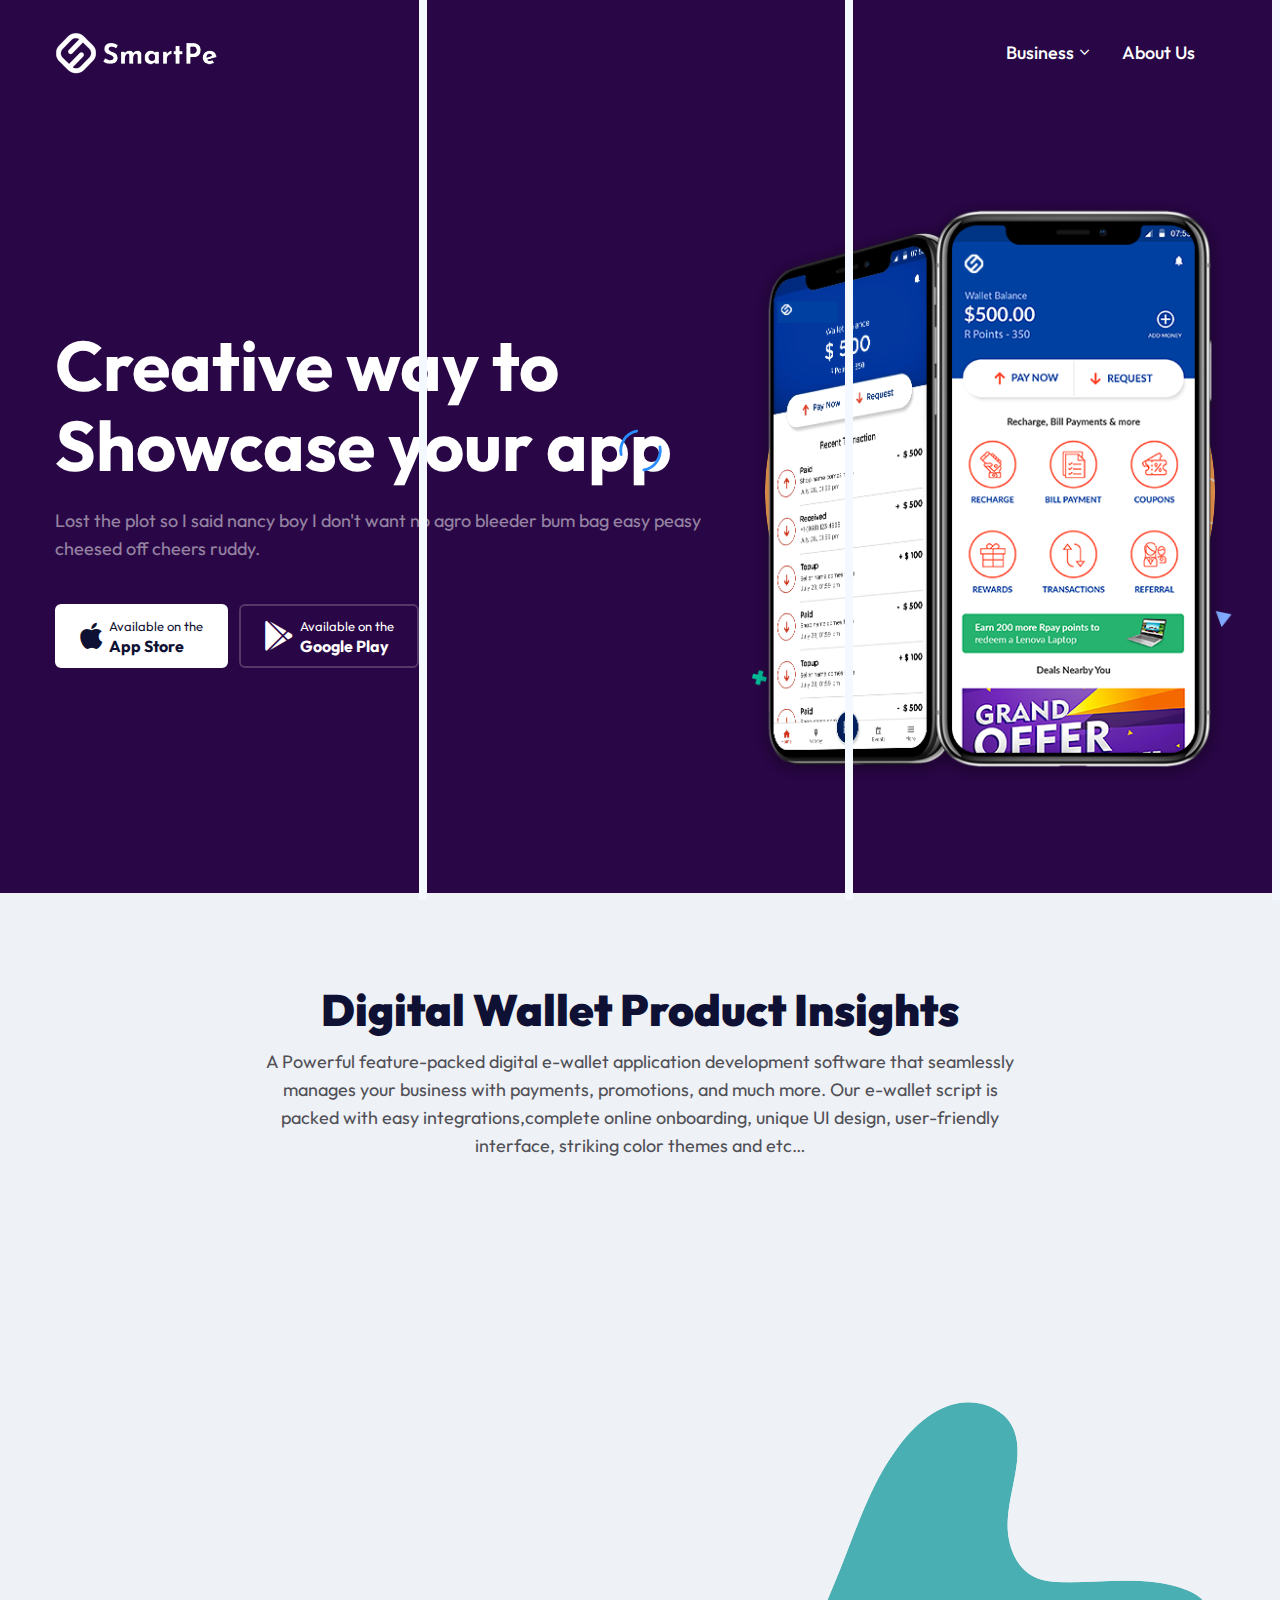
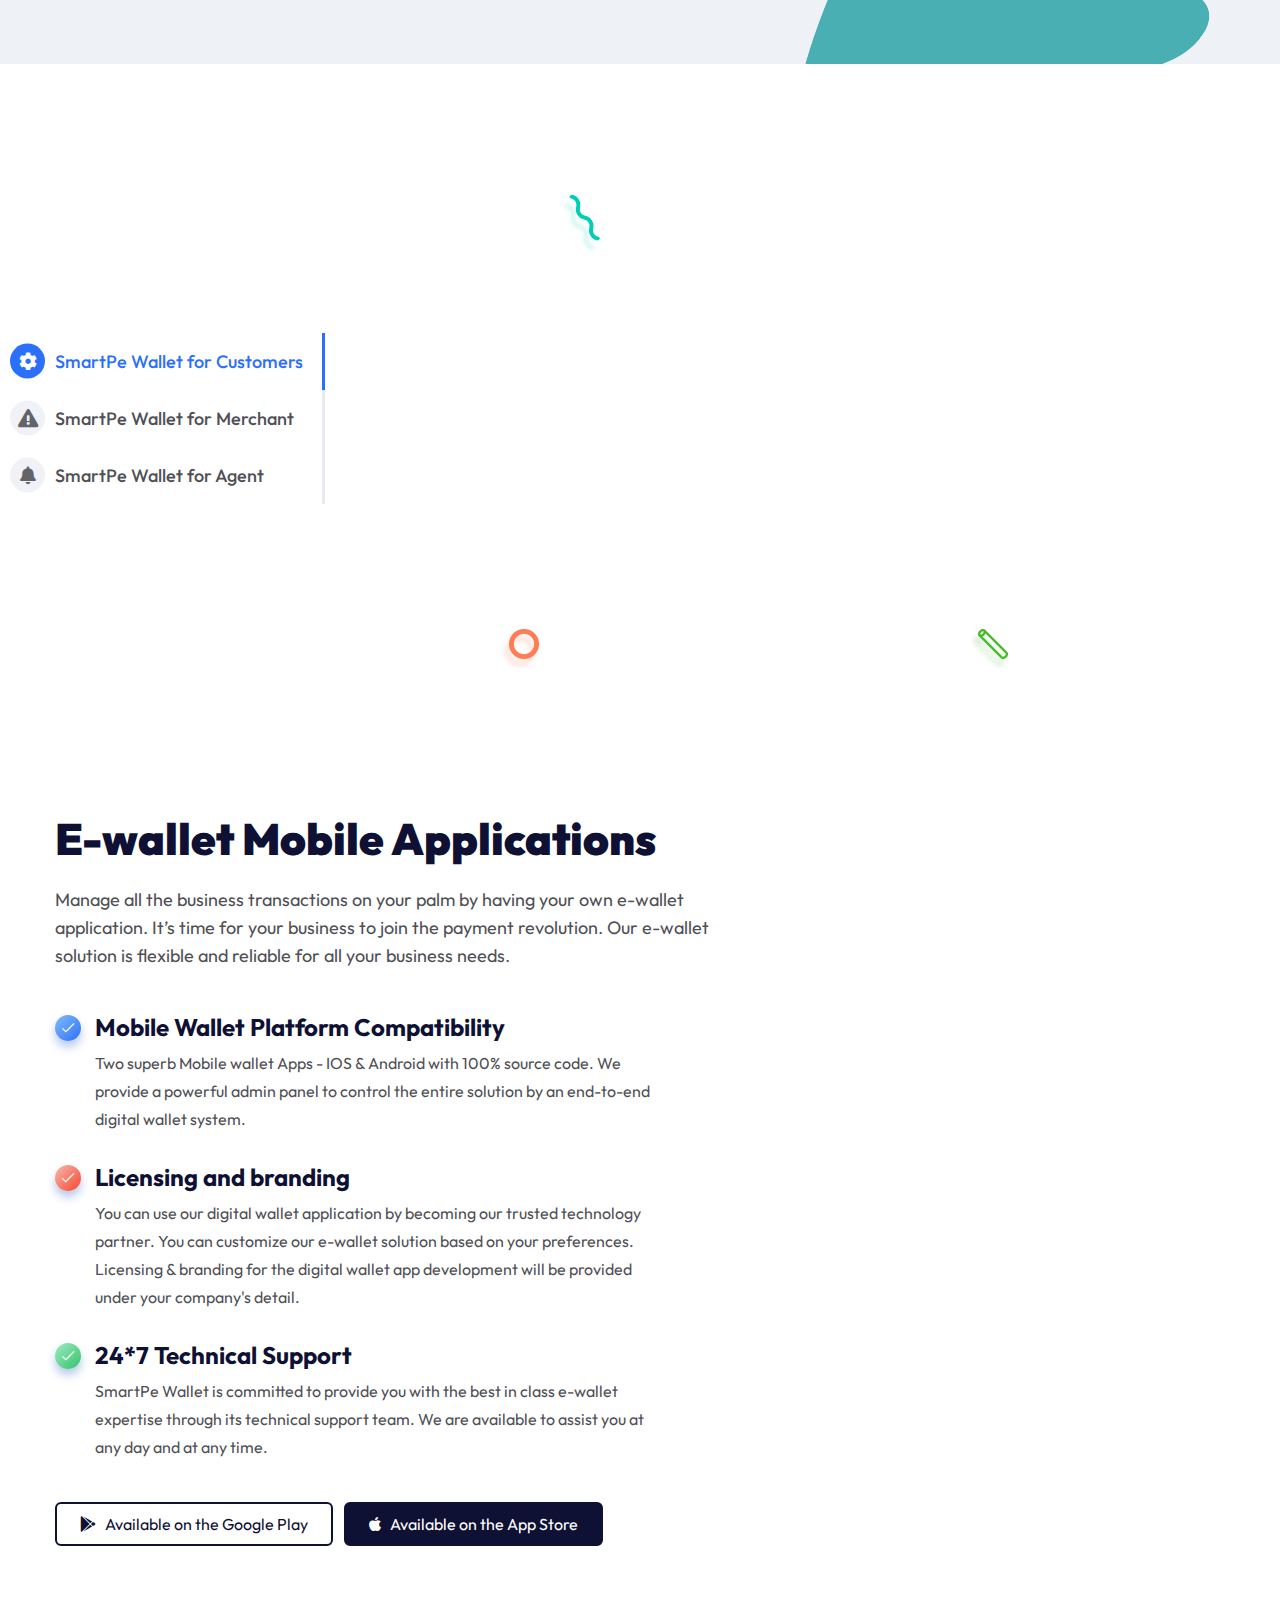
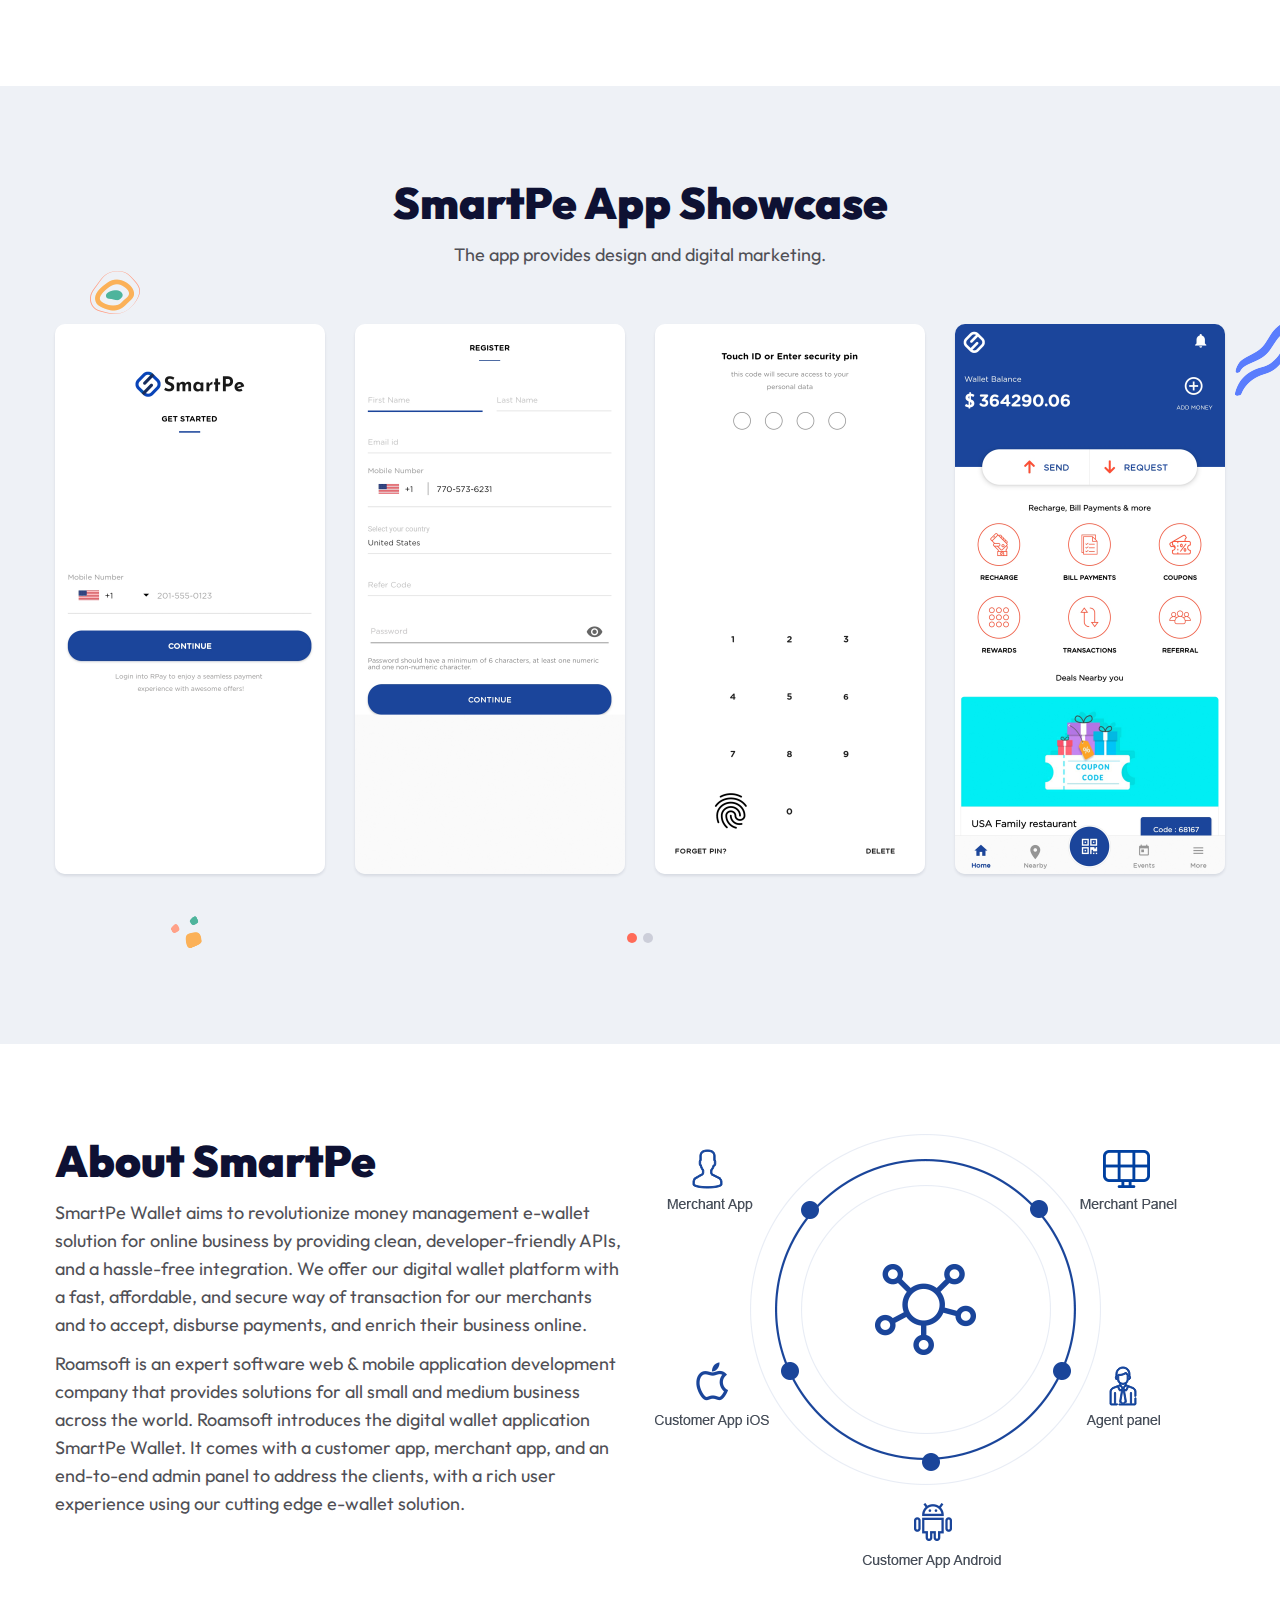
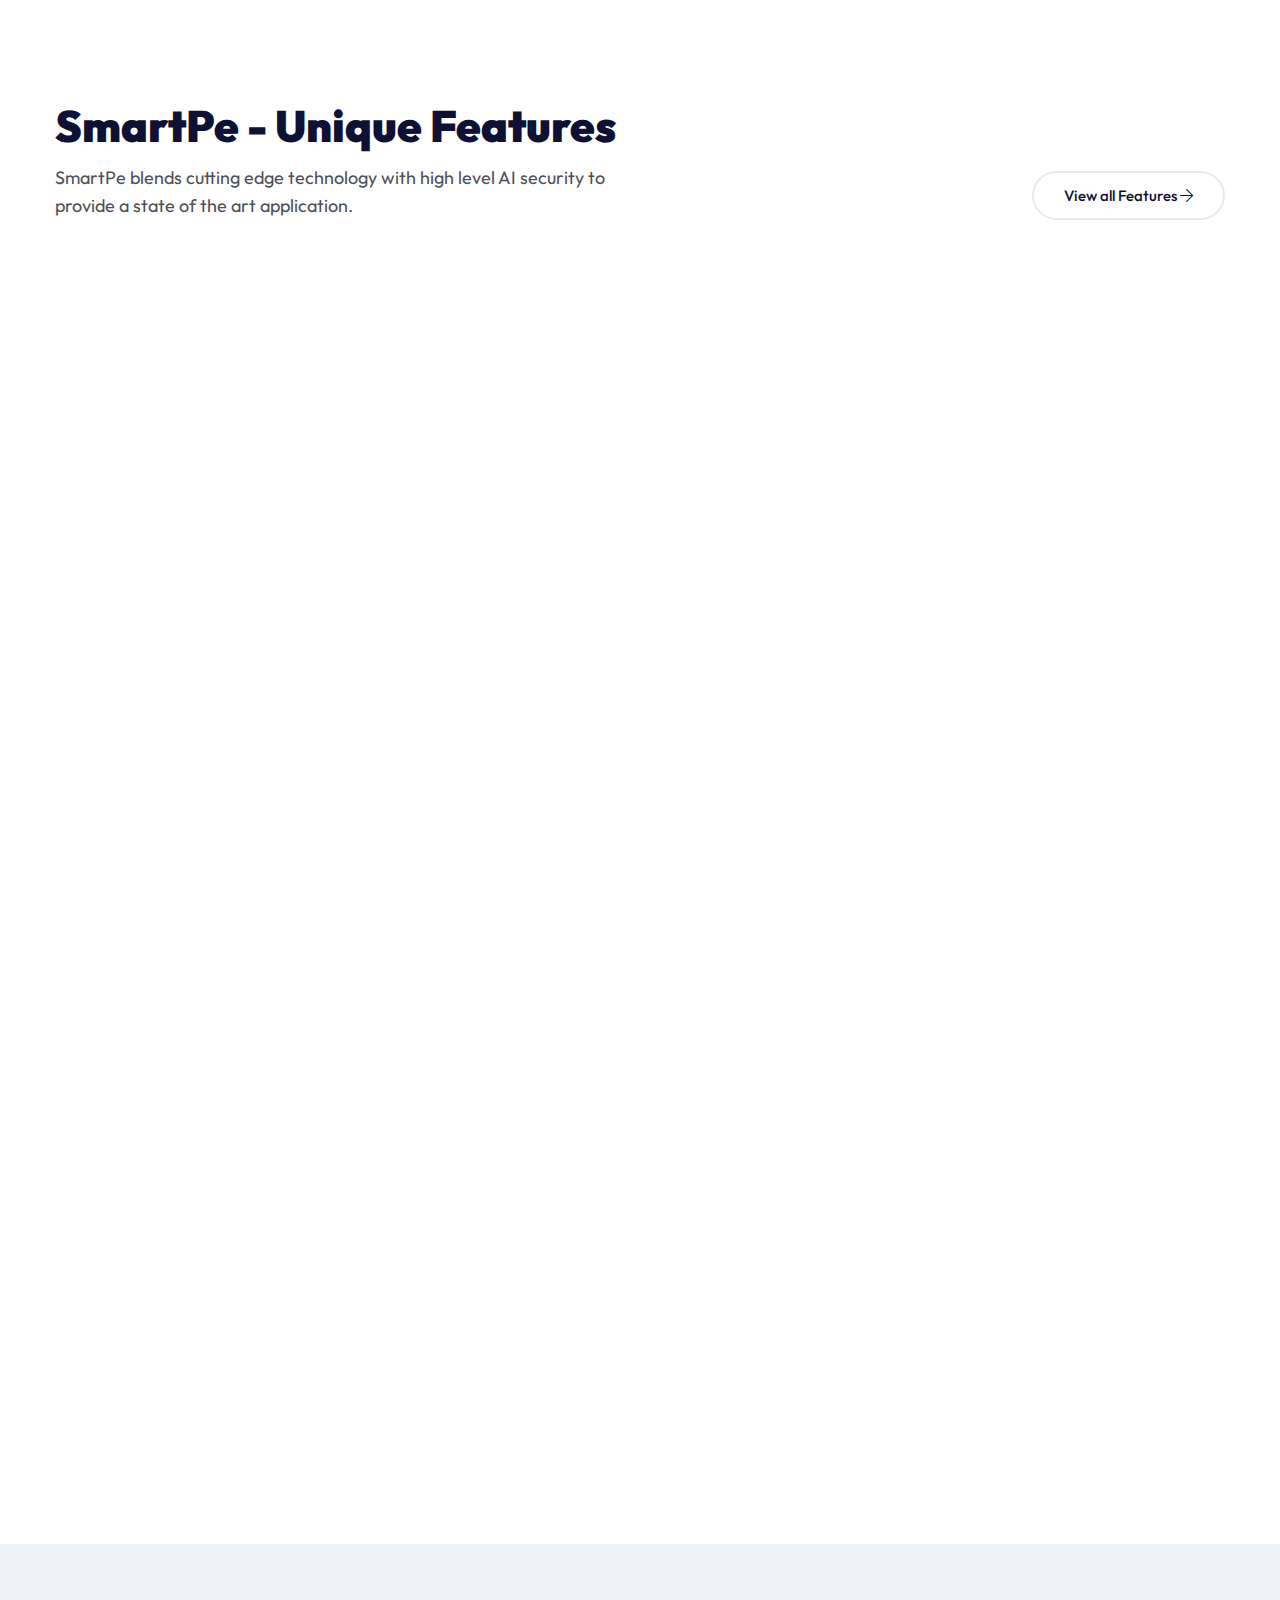
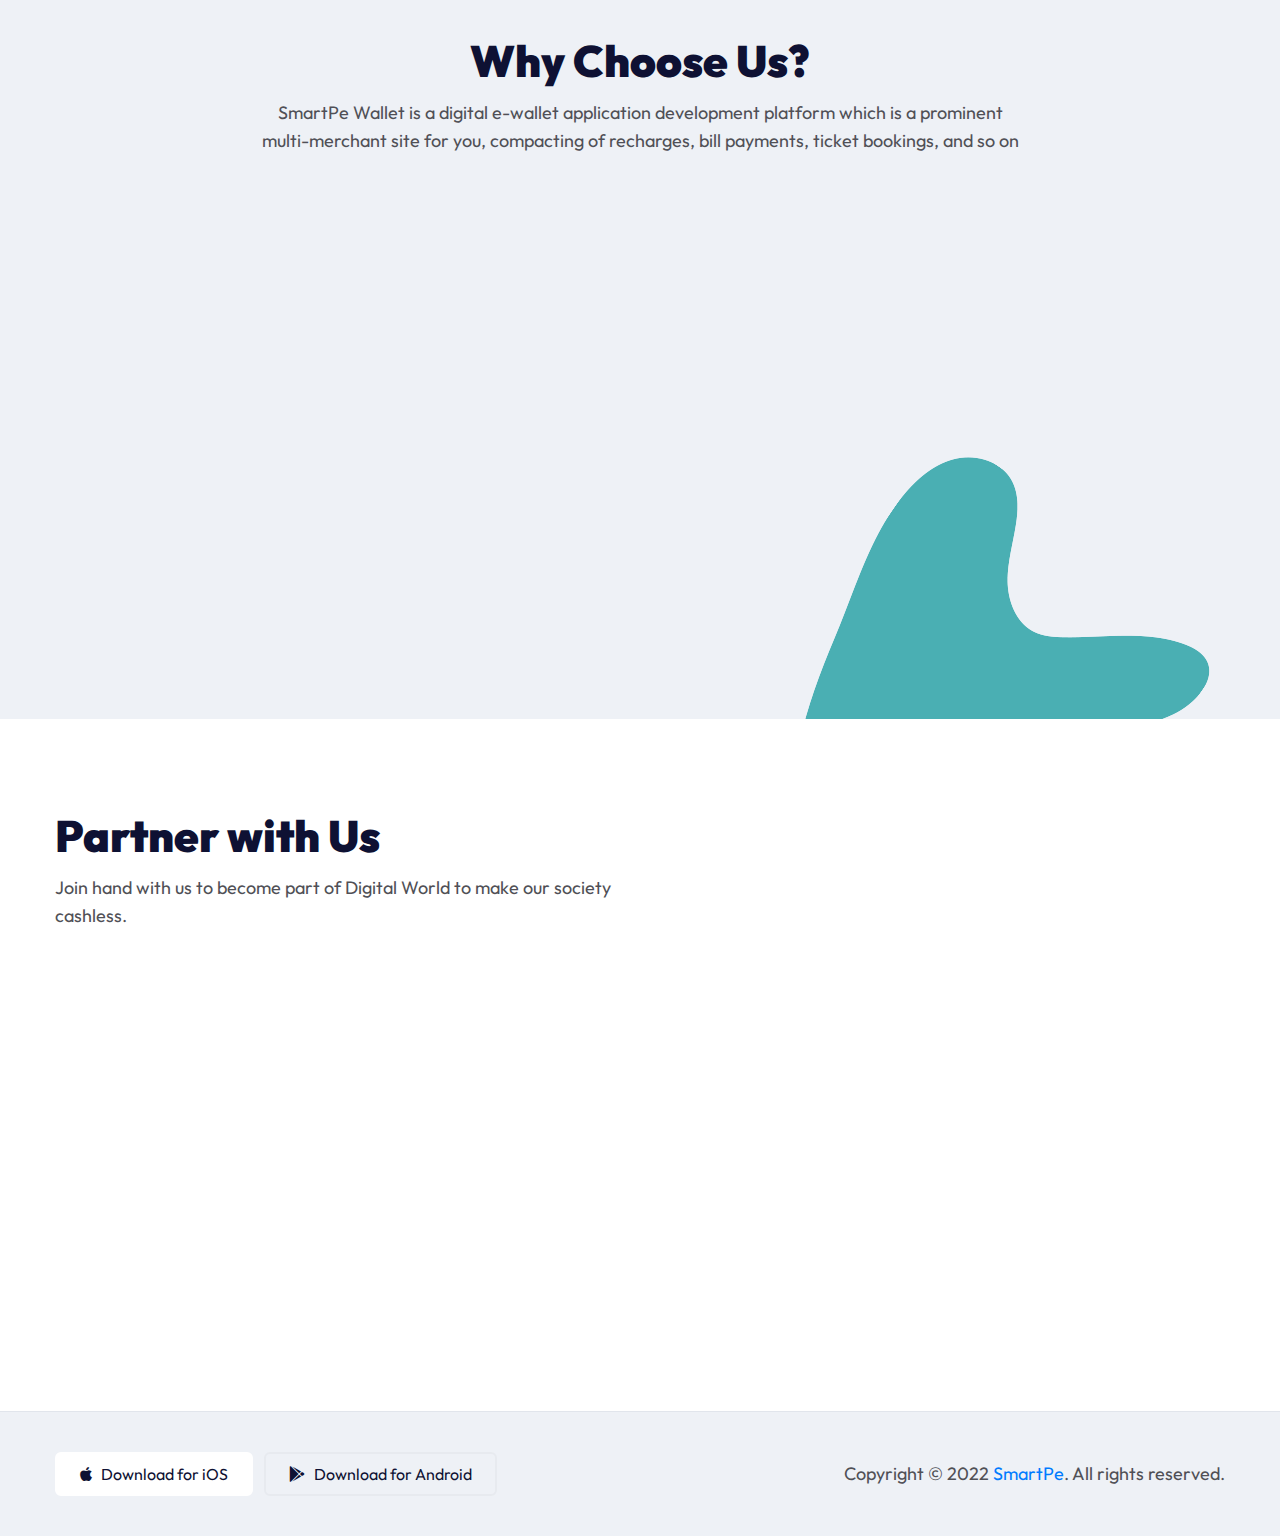
==== commit d82d8eab: "S" ====
--- a/index.html
+++ b/index.html
@@ -324,7 +324,7 @@
 
     <!--====== APPIE TRAFFIC PART START ======-->
 
-    <section class="appie-traffic-area pt-140 pb-180">
+    <section class="appie-traffic-area pt-140 pb-140">
         <div class="container">
             <div class="row">
                 <div class="col-lg-7">
@@ -778,7 +778,7 @@
                             </ul>
                         </div>
                         <div class="copyright-text">
-                            <p>Copyright © 2022 <a href="smartpe.app">SmartPe</a>. All rights reserved.</p>
+                            <p>Copyright © 2022 <a href="https://smartpe.app ">SmartPe</a>. All rights reserved.</p>
                         </div>
                     </div>
                 </div>
@@ -790,38 +790,38 @@
 
 
     <!--====== APPIE BACK TO TOP PART ENDS ======-->
-    <div class="back-to-top">
-        <a href="#"><i class="fal fa-arrow-up"></i></a>
+    <div class="back-to-top ">
+        <a href="# "><i class="fal fa-arrow-up "></i></a>
     </div>
     <!--====== APPIE BACK TO TOP PART ENDS ======-->
 
 
     <!--====== jquery js ======-->
-    <script src="assets/js/vendor/modernizr-3.6.0.min.js"></script>
-    <script src="assets/js/vendor/jquery-1.12.4.min.js"></script>
+    <script src="assets/js/vendor/modernizr-3.6.0.min.js "></script>
+    <script src="assets/js/vendor/jquery-1.12.4.min.js "></script>
 
     <!--====== Bootstrap js ======-->
-    <script src="assets/js/bootstrap.min.js"></script>
-    <script src="assets/js/popper.min.js"></script>
+    <script src="assets/js/bootstrap.min.js "></script>
+    <script src="assets/js/popper.min.js "></script>
 
     <!--====== wow js ======-->
-    <script src="assets/js/wow.js"></script>
+    <script src="assets/js/wow.js "></script>
 
     <!--====== Slick js ======-->
-    <script src="assets/js/jquery.counterup.min.js"></script>
-    <script src="assets/js/waypoints.min.js"></script>
+    <script src="assets/js/jquery.counterup.min.js "></script>
+    <script src="assets/js/waypoints.min.js "></script>
 
     <!--====== TweenMax js ======-->
-    <script src="assets/js/TweenMax.min.js"></script>
+    <script src="assets/js/TweenMax.min.js "></script>
 
     <!--====== Slick js ======-->
-    <script src="assets/js/slick.min.js"></script>
+    <script src="assets/js/slick.min.js "></script>
 
     <!--====== Magnific Popup js ======-->
-    <script src="assets/js/jquery.magnific-popup.min.js"></script>
+    <script src="assets/js/jquery.magnific-popup.min.js "></script>
 
     <!--====== Main js ======-->
-    <script src="assets/js/main.js"></script>
+    <script src="assets/js/main.js "></script>
 
 </body>
 
--- a/assets/css/style.css
+++ b/assets/css/style.css
@@ -1,5 +1,5 @@
 /*-----------------------------------------------------------------------------------
-    Template URI: smartpe.app
+    Template URI: https://smartpe.app
     Version: 1.0
 
 -----------------------------------------------------------------------------------
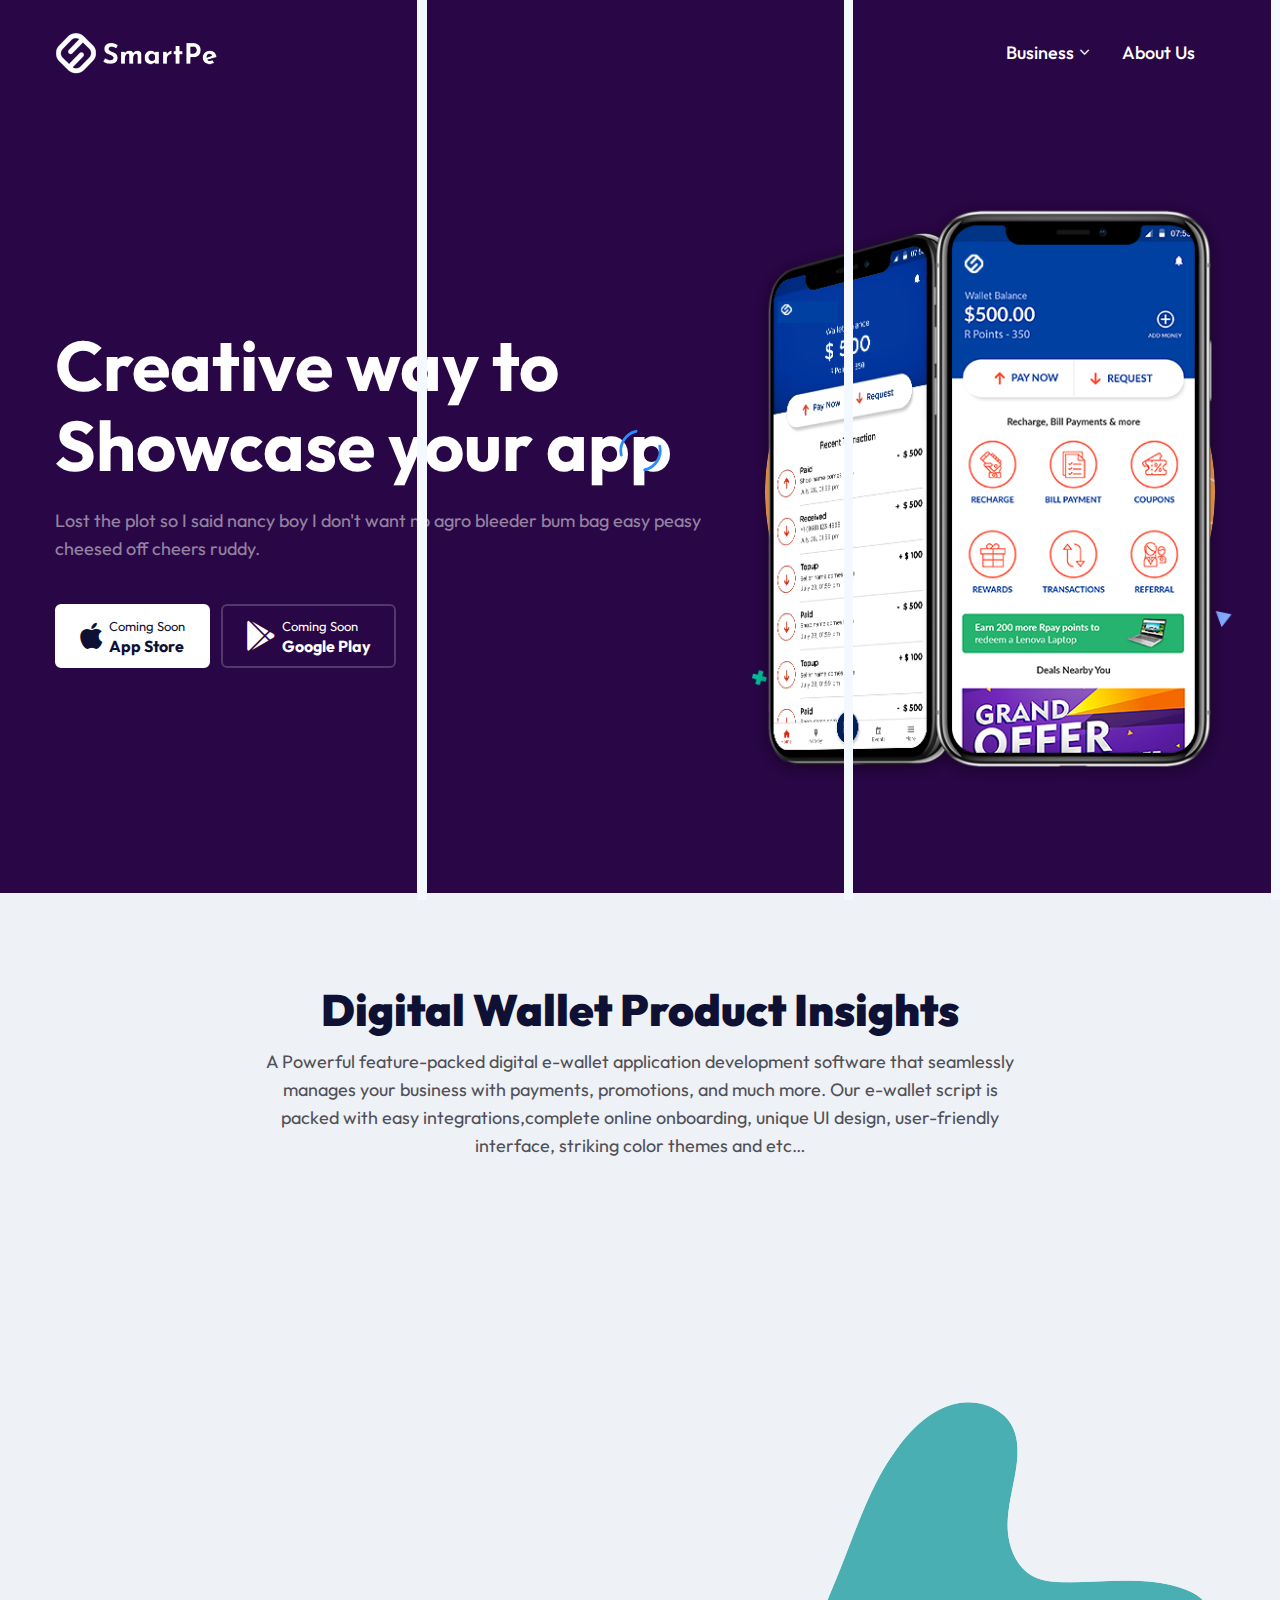
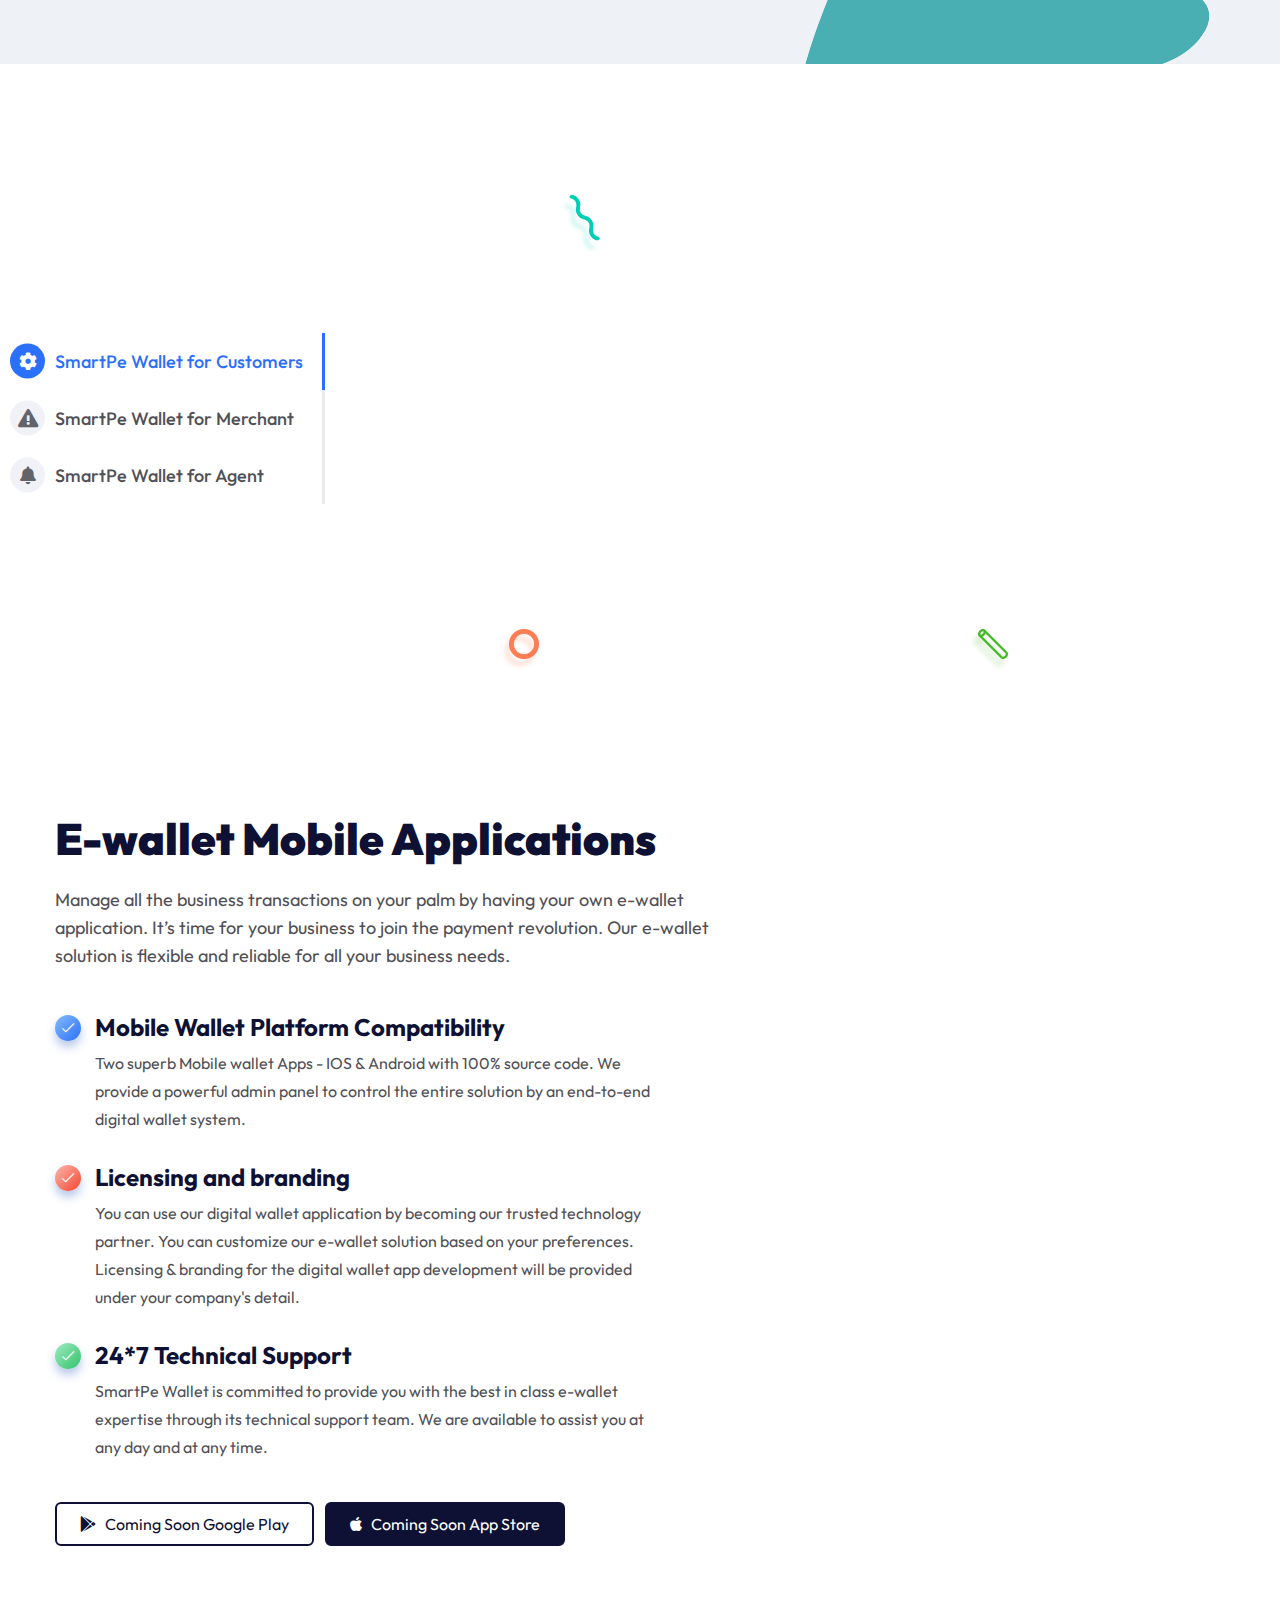
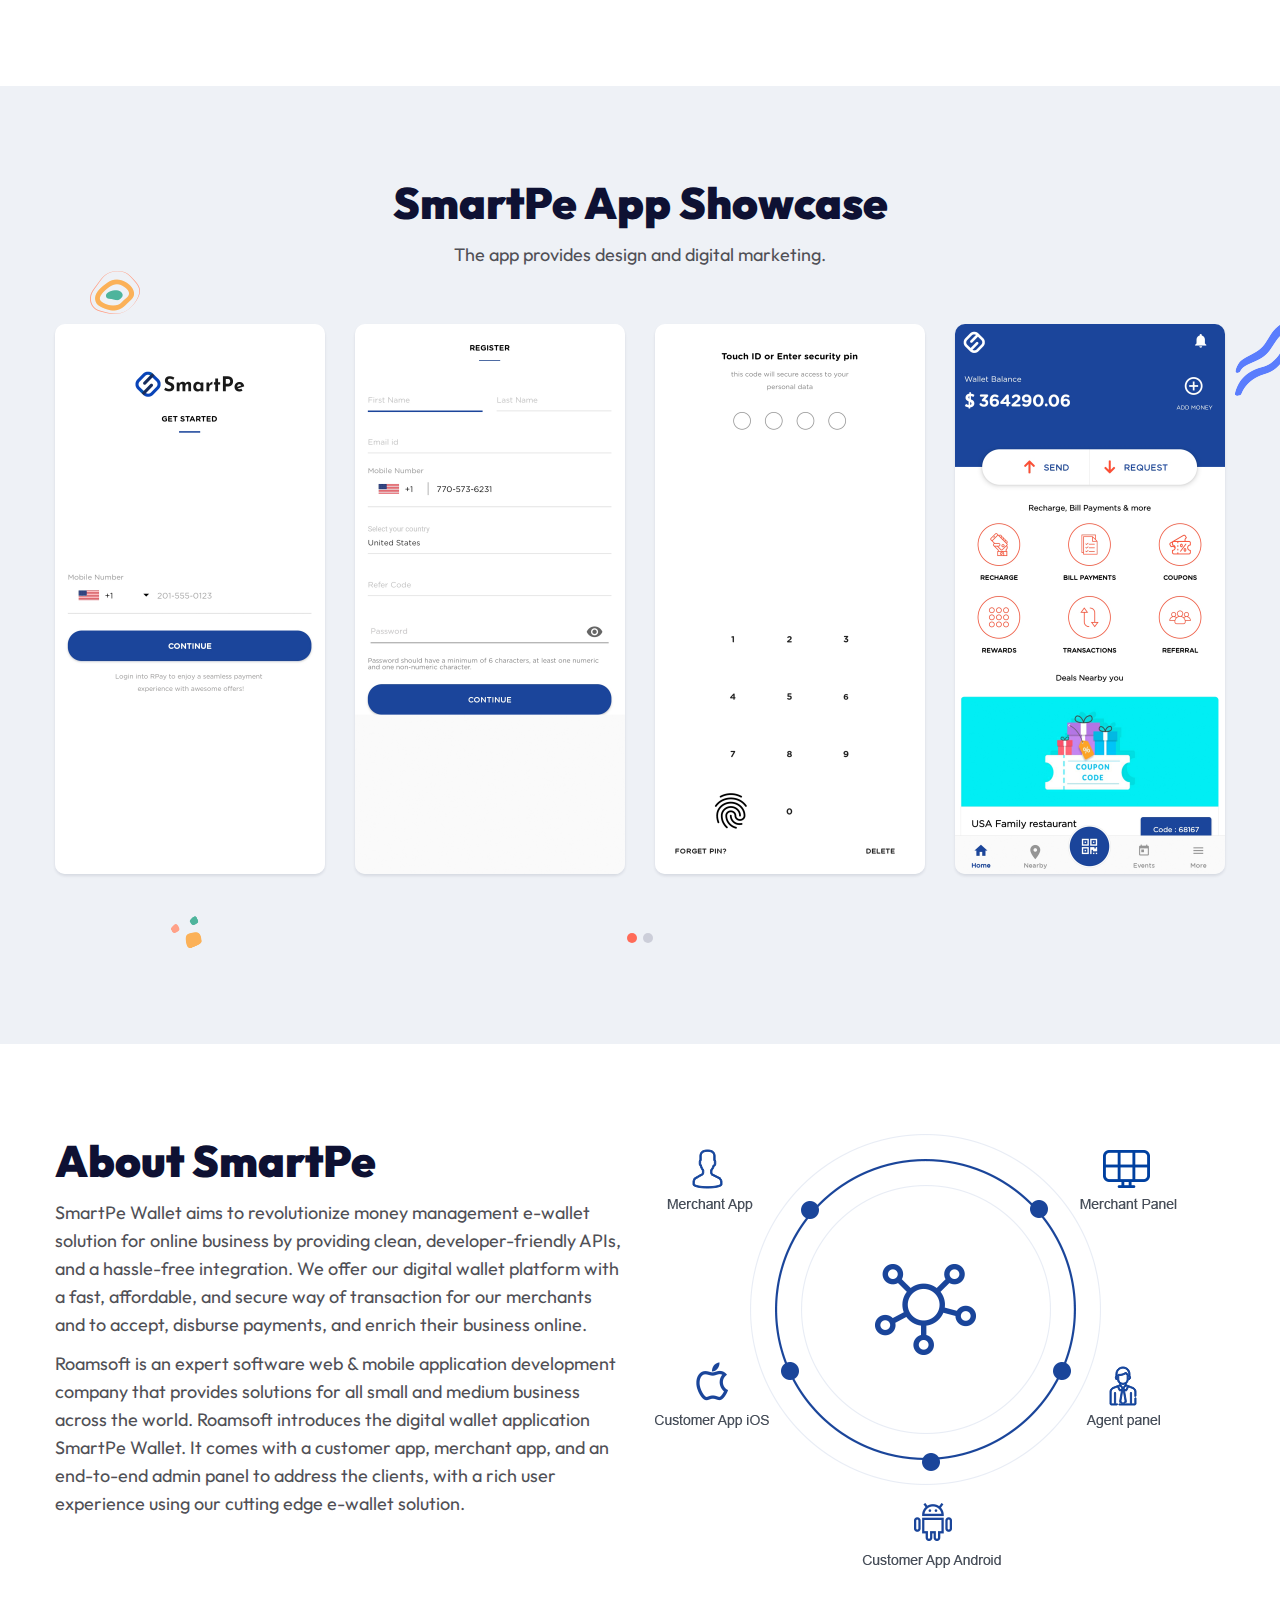
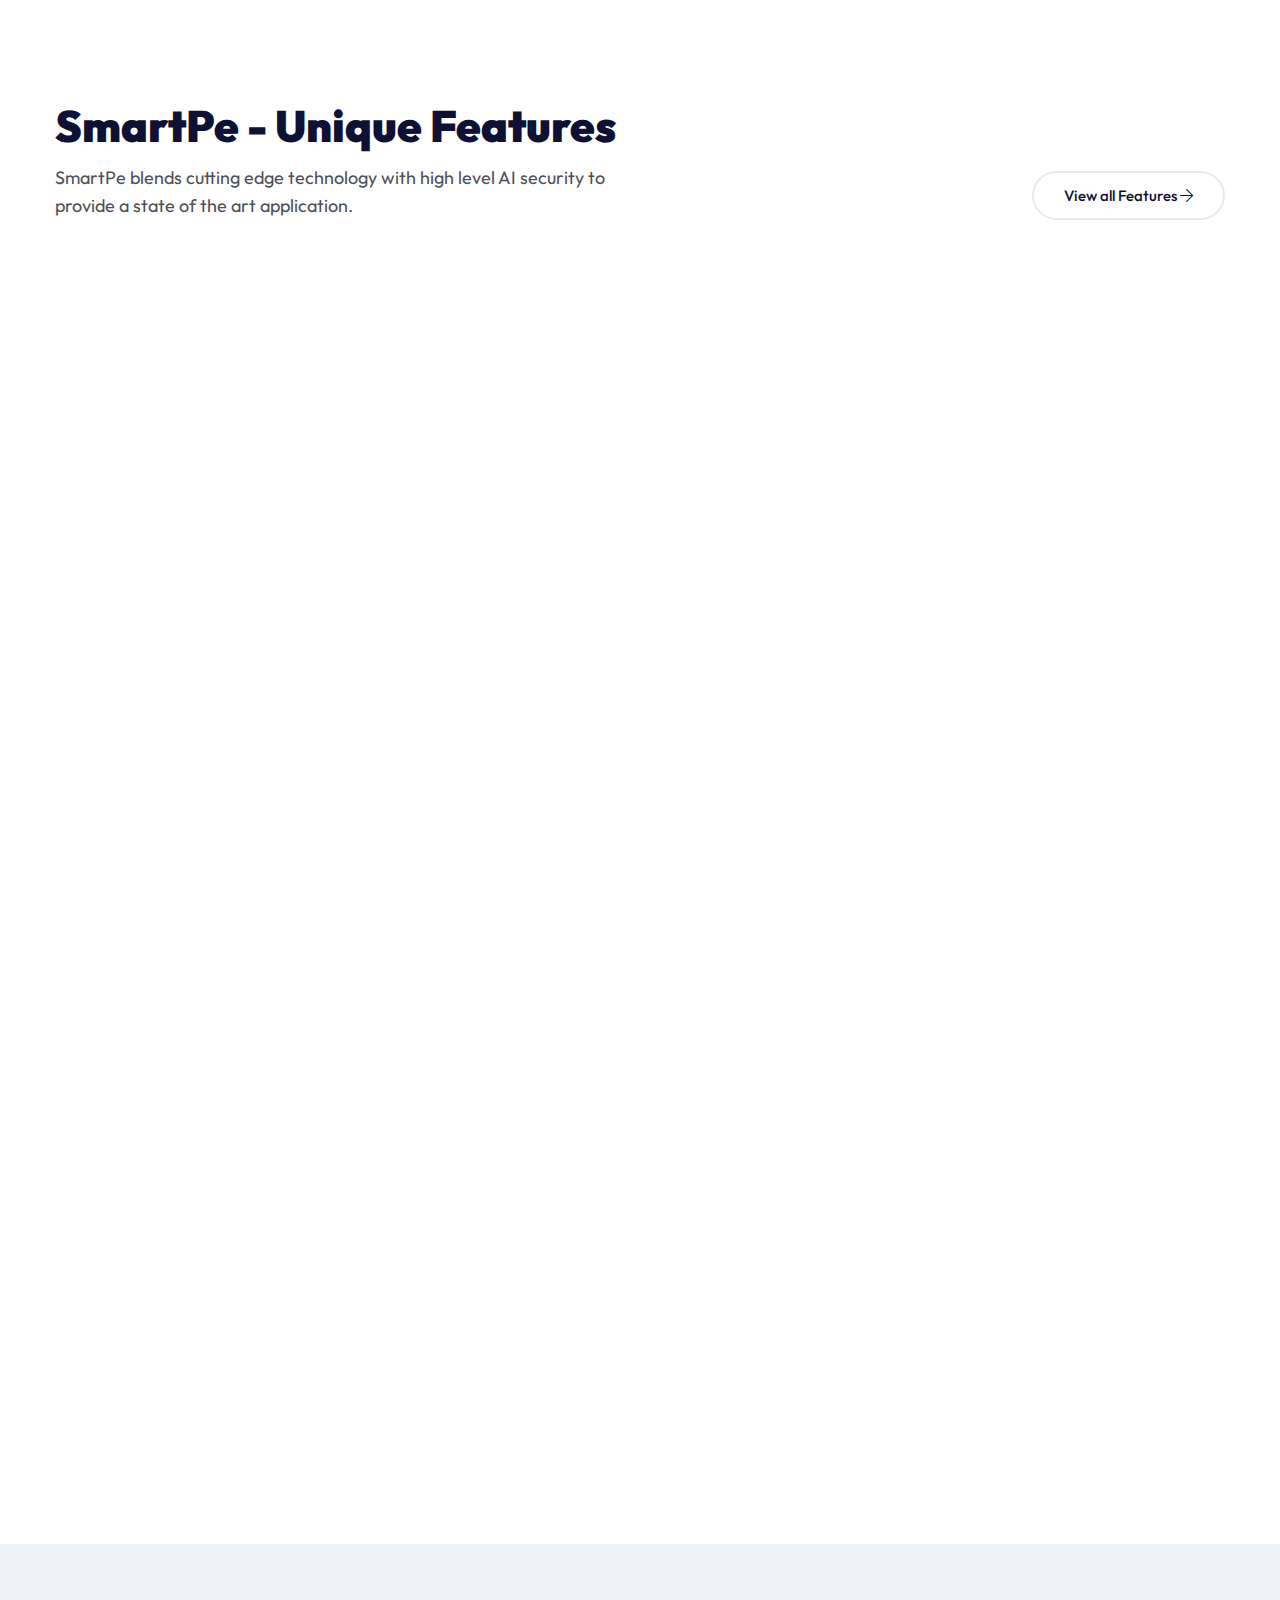
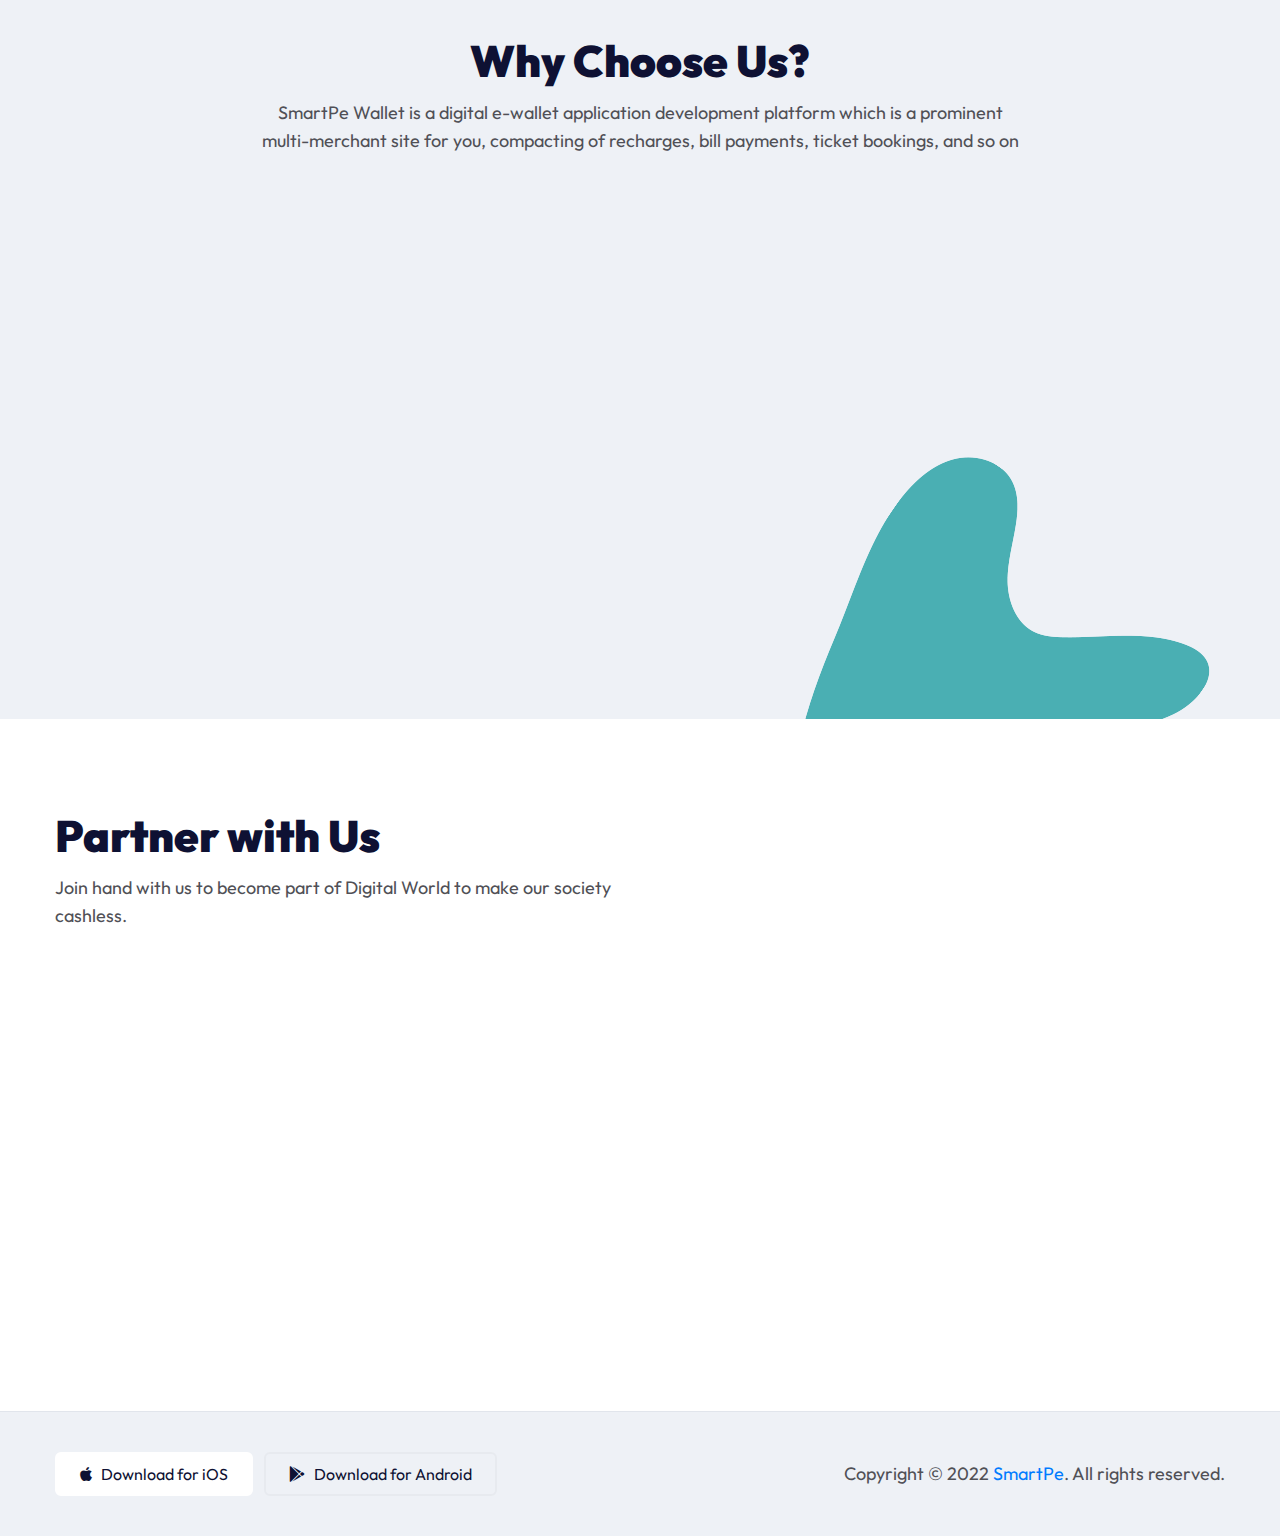
==== commit 56a75a54: "S" ====
--- a/index.html
+++ b/index.html
@@ -167,8 +167,8 @@
                         <h1 class="appie-title">Creative way to Showcase your app </h1>
                         <p>Lost the plot so I said nancy boy I don't want no agro bleeder bum bag easy peasy cheesed off cheers ruddy.</p>
                         <ul>
-                            <li><a href="#"><i class="fab fa-apple"></i> <span>Available on the <span>App Store</span></span></a></li>
-                            <li><a class="item-2" href="#"><i class="fab fa-google-play"></i> <span>Available on the <span>Google Play</span></span></a></li>
+                            <li><a href="#"><i class="fab fa-apple"></i> <span>Coming Soon <span>App Store</span></span></a></li>
+                            <li><a class="item-2" href="#"><i class="fab fa-google-play"></i> <span>Coming Soon <span>Google Play</span></span></a></li>
                         </ul>
                         <div class="info">
 
@@ -363,8 +363,8 @@
                         </div>
                         <div class="col-lg-12 appie-hero-content">
                             <ul>
-                                <li><a class="item-2" href="#"><i class="fab fa-google-play"></i> <span>Available on the <span>Google Play</span></span></a></li>
-                                <li><a href="#"><i class="fab fa-apple"></i> <span>Available on the <span>App Store</span></span></a></li>
+                                <li><a class="item-2" href="#"><i class="fab fa-google-play"></i> <span>Coming Soon <span>Google Play</span></span></a></li>
+                                <li><a href="#"><i class="fab fa-apple"></i> <span>Coming Soon <span>App Store</span></span></a></li>
                             </ul>
                         </div>
                     </div>
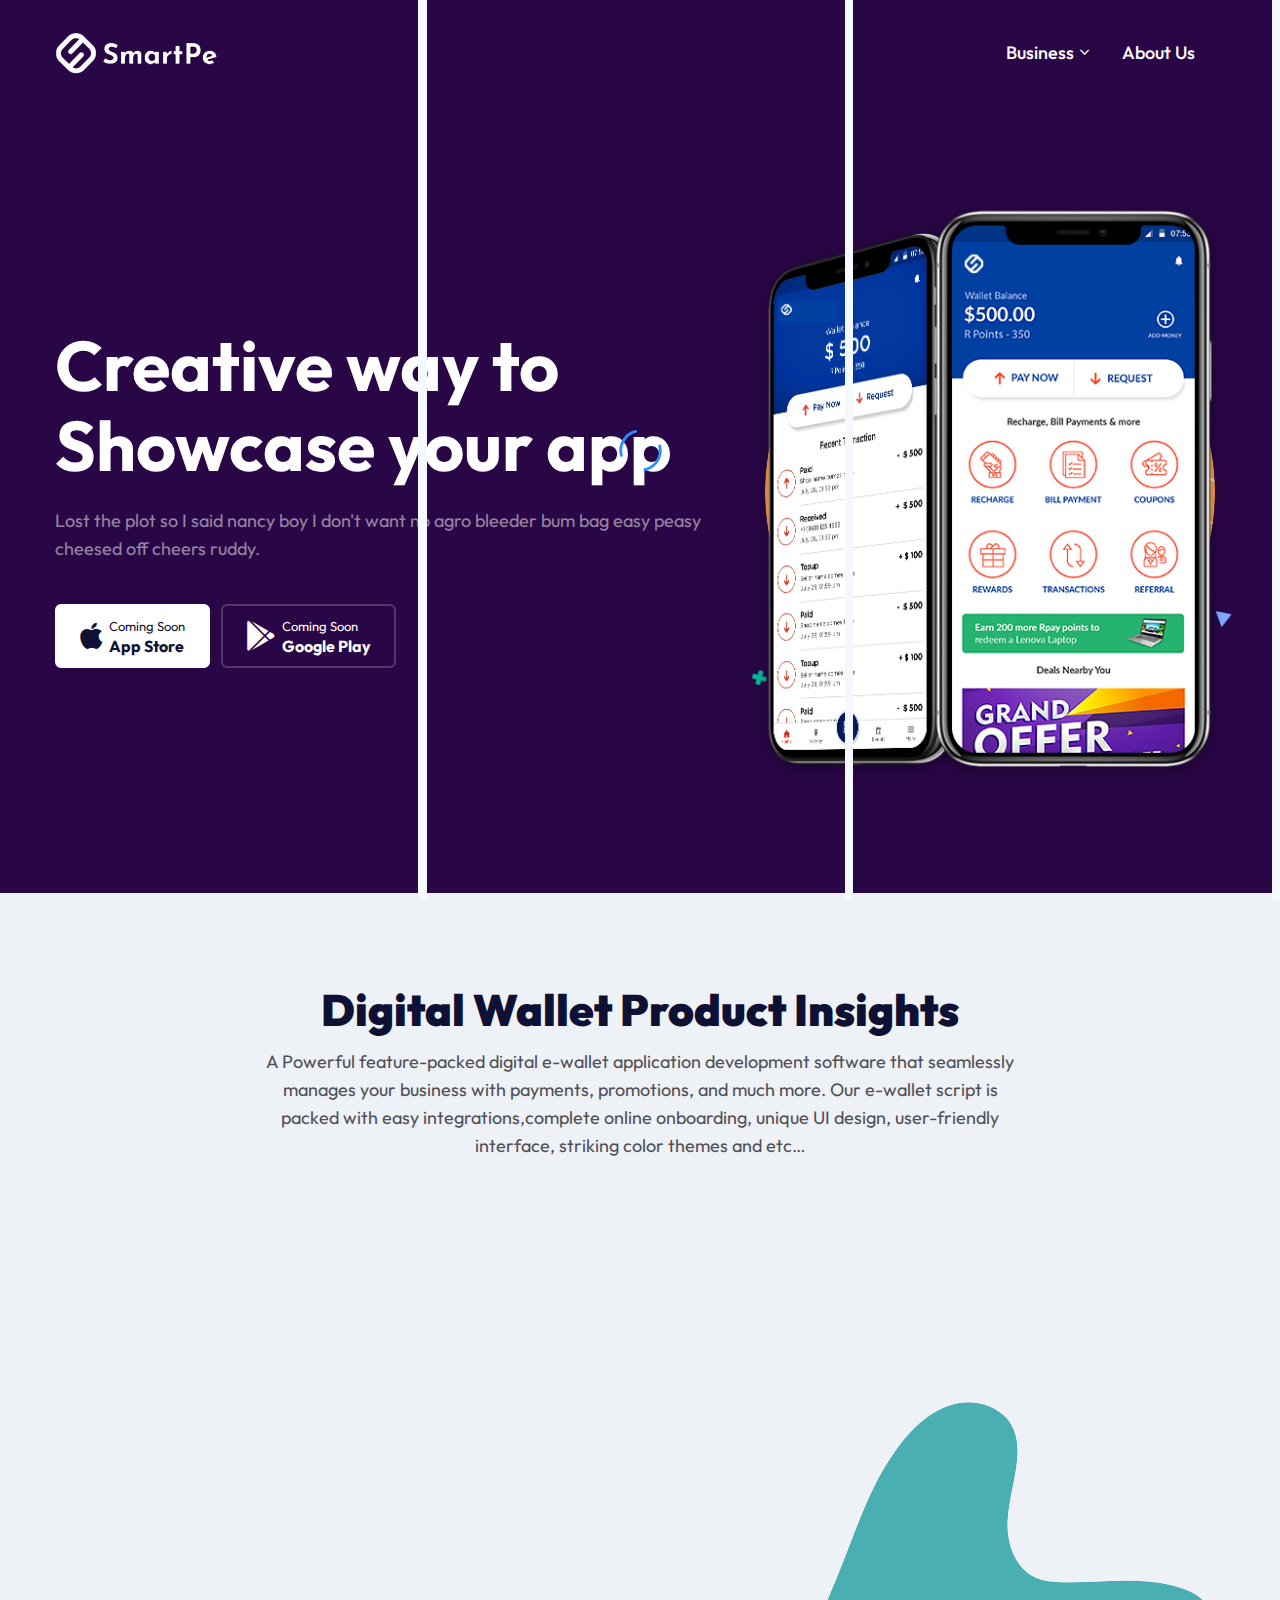
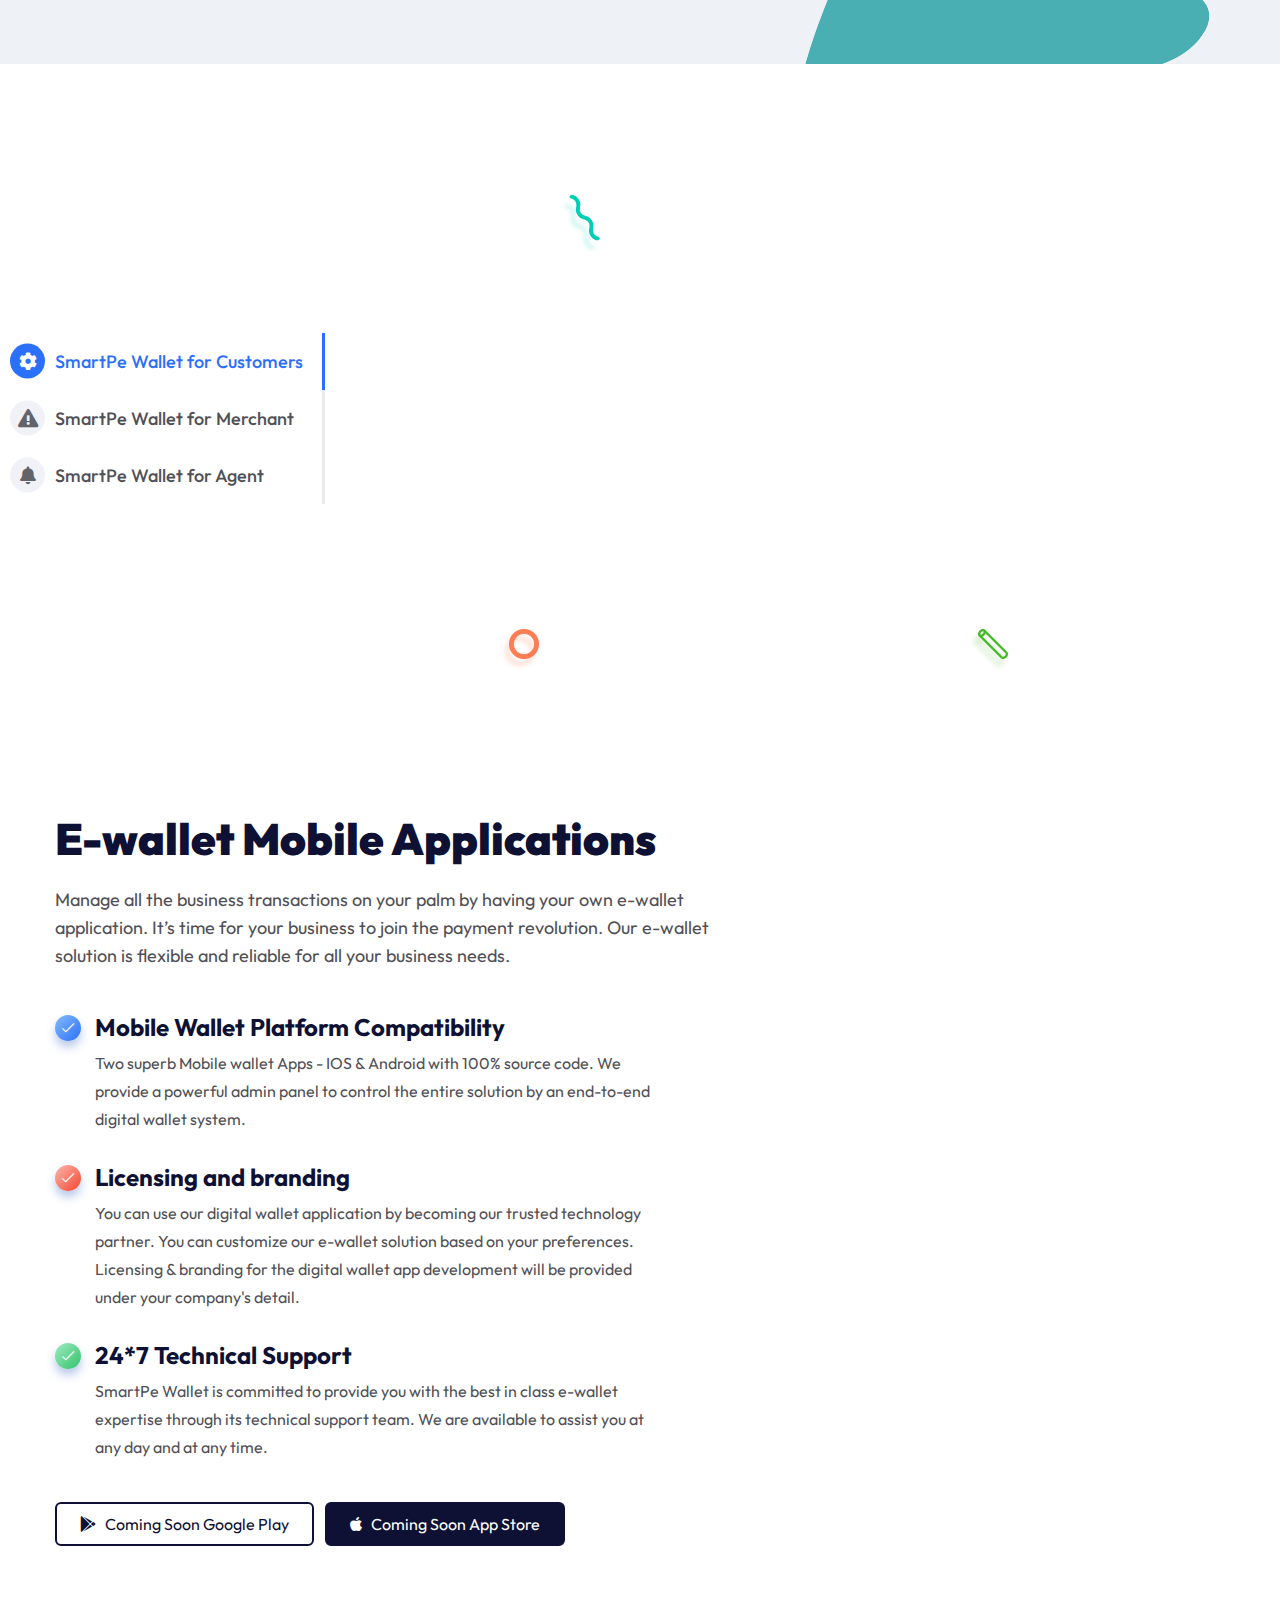
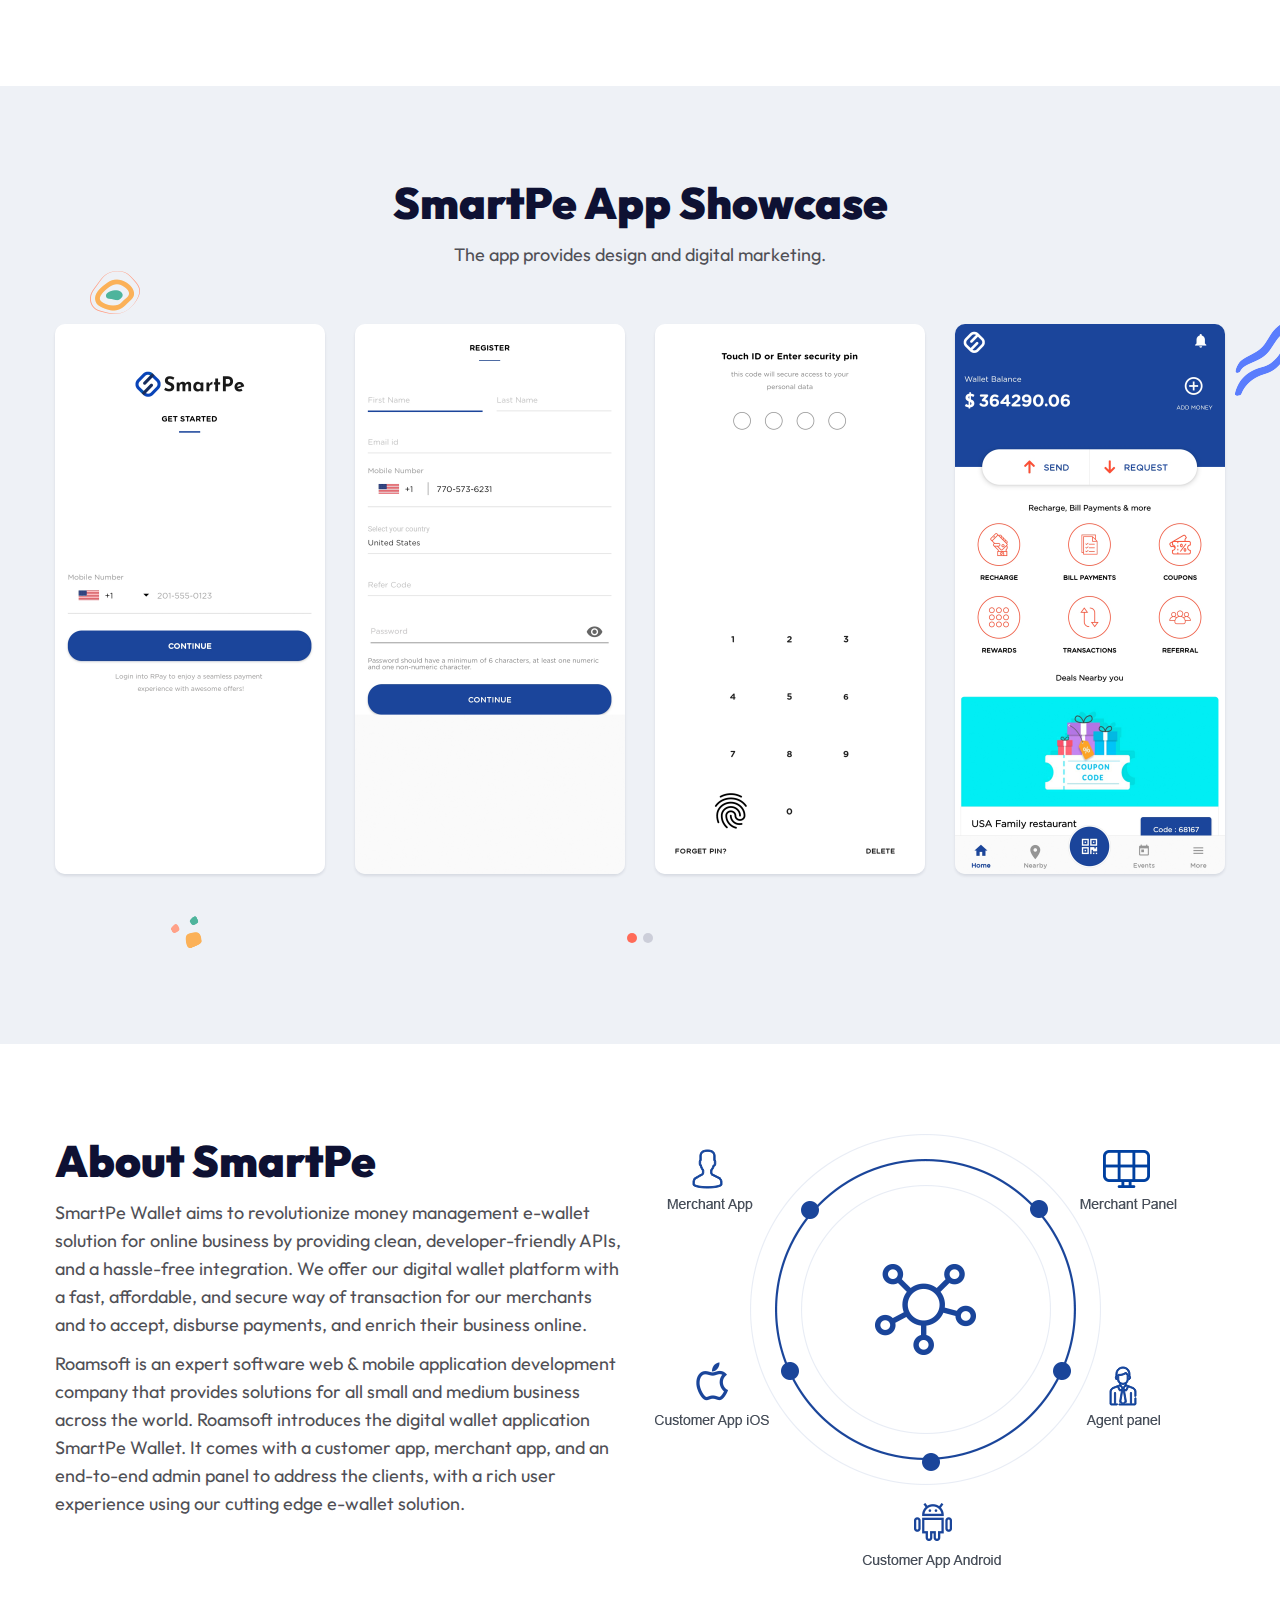
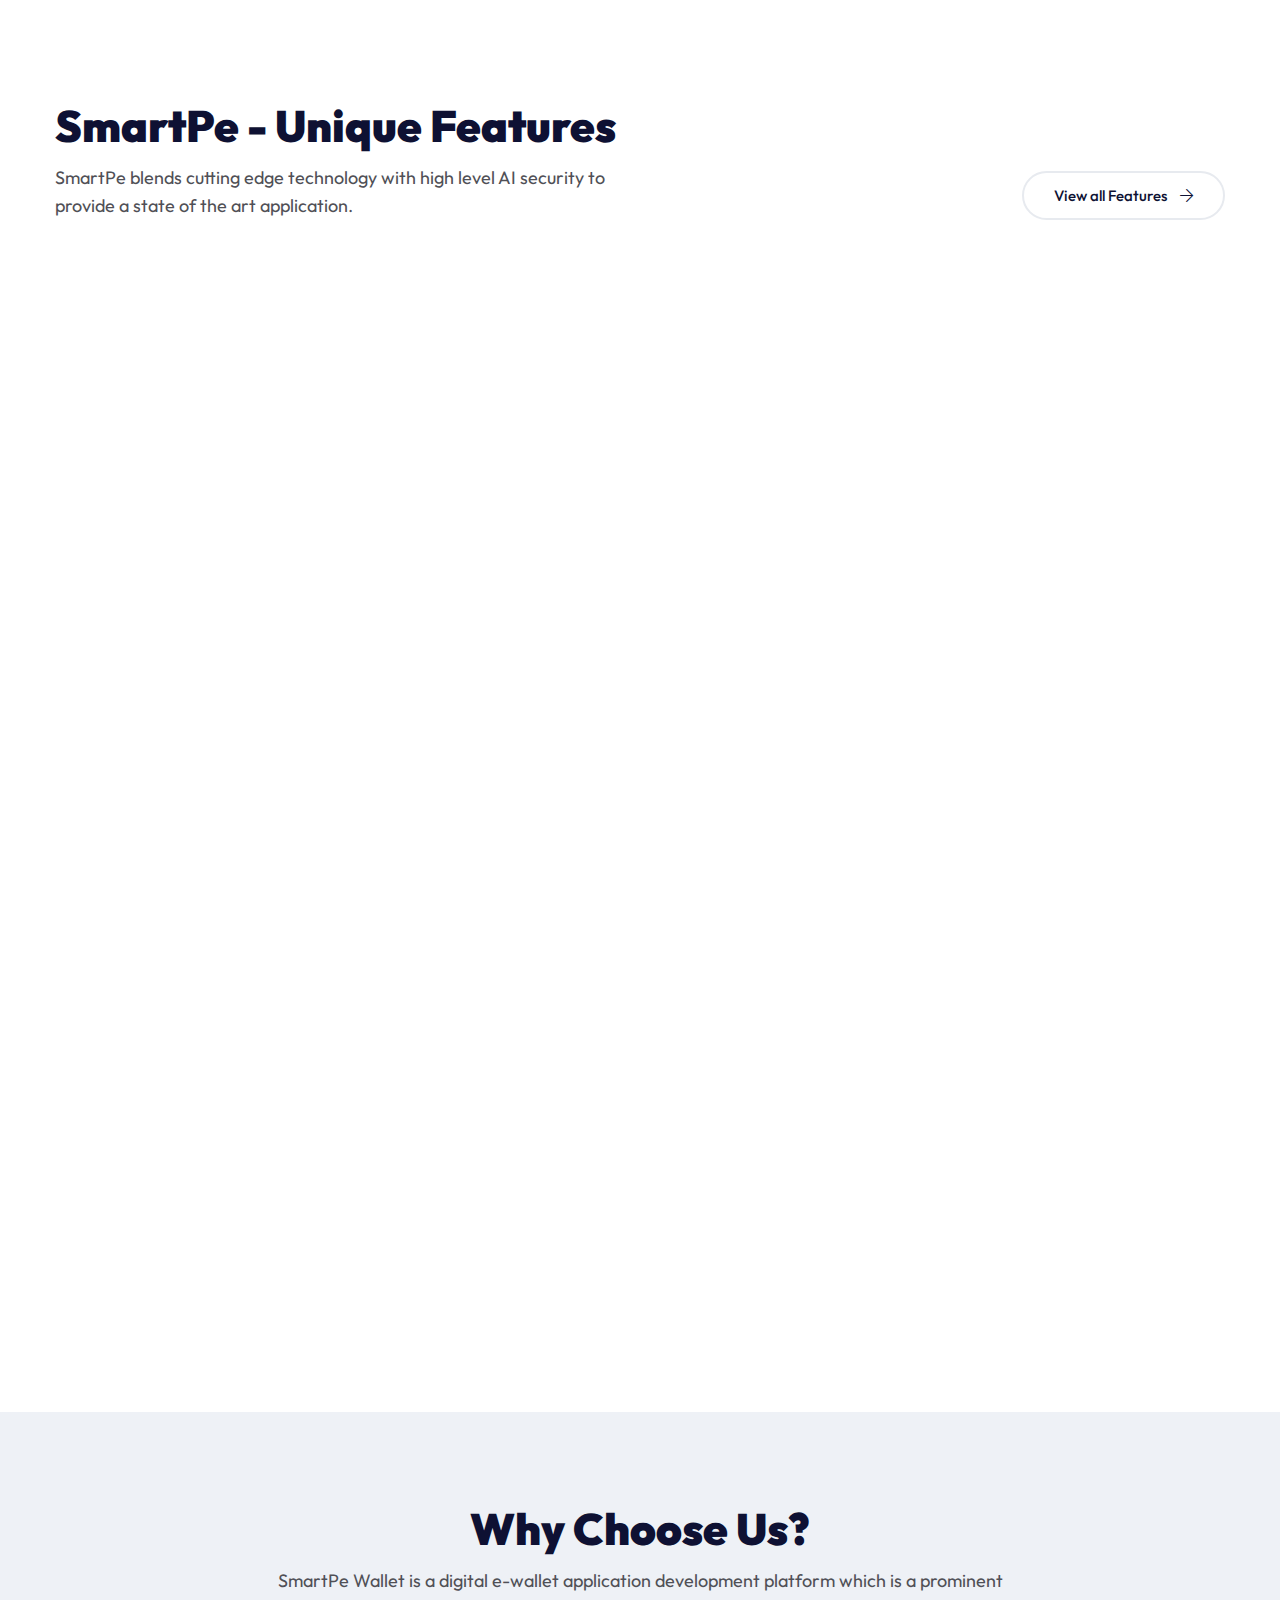
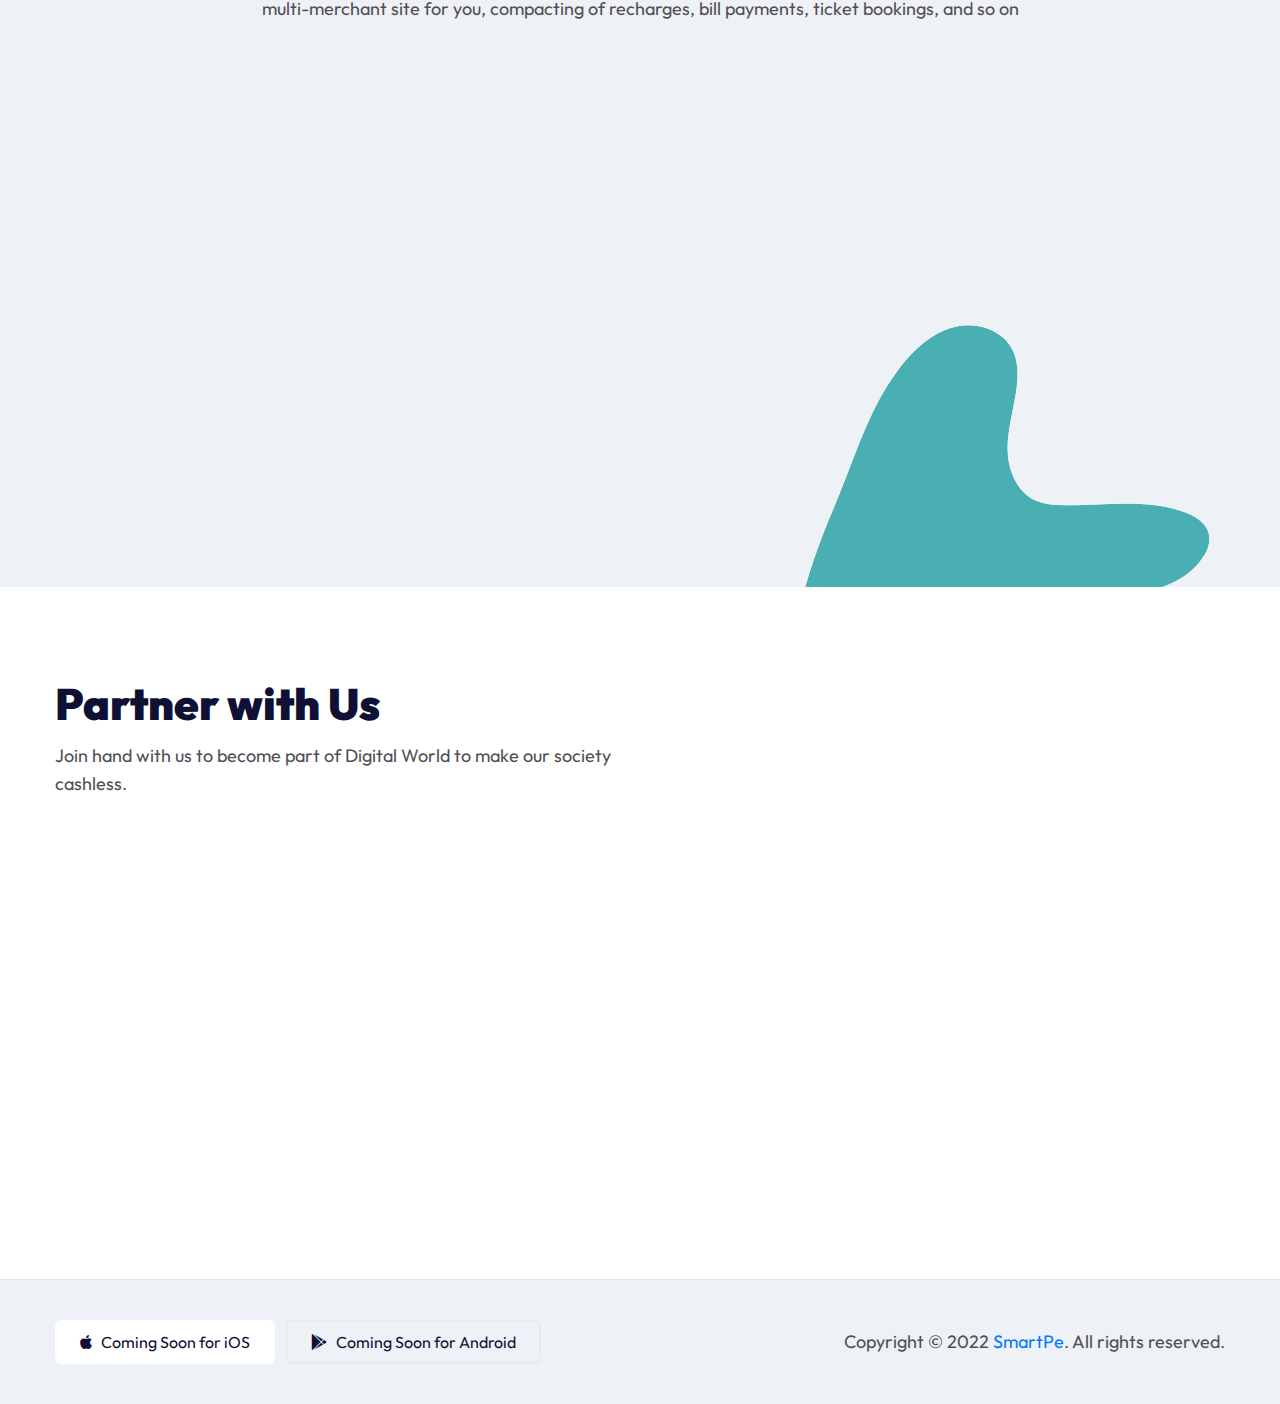
==== commit c10e3e08: "s" ====
--- a/index.html
+++ b/index.html
@@ -178,7 +178,7 @@
                 <div class="col-lg-5">
                     <div class="appie-hero-thumb-6">
                         <div class="thumb wow animated fadeInUp text-center" data-wow-duration="1000ms" data-wow-delay="600ms">
-                            <img src="assets/images/1.png" alt="">
+                            <img src="assets/images/banner-img.png" alt="">
                             <div class="back-image">
                                 <img src="assets/images/hero-shape-2.png" alt="">
                             </div>
@@ -261,7 +261,7 @@
                             <div class="row align-items-center">
                                 <div class="col-lg-6">
                                     <div class="appie-features-thumb text-center wow animated fadeInUp" data-wow-duration="2000ms" data-wow-delay="200ms">
-                                        <img src="assets/images/2.png" alt="">
+                                        <img src="assets/images/customer-wallet.png" alt="">
                                     </div>
                                 </div>
                                 <div class="col-lg-6">
@@ -277,7 +277,7 @@
                             <div class="row align-items-center">
                                 <div class="col-lg-12">
                                     <div class="appie-features-thumb text-center animated fadeInUp mb-20" data-wow-duration="2000ms" data-wow-delay="200ms">
-                                        <img src="assets/images/3.png" alt="">
+                                        <img src="assets/images/merchant-wallet.png" alt="">
                                     </div>
                                 </div>
                                 <div class="col-lg-12">
@@ -293,7 +293,7 @@
                             <div class="row align-items-center">
                                 <div class="col-lg-12">
                                     <div class="appie-features-thumb text-center animated fadeInUp mb-20" data-wow-duration="2000ms" data-wow-delay="200ms">
-                                        <img src="assets/images/4.png" alt="">
+                                        <img src="assets/images/agent-wallet.png" alt="">
                                     </div>
                                 </div>
                                 <div class="col-lg-12">
@@ -394,42 +394,42 @@
 
                 <div class="col-lg-3">
                     <div class="appie-showcase-item mt-30">
-                        <a class="appie-image-popup" href="assets/images/screenshots/2.png"><img src="assets/images/screenshots/2.png" alt=""></a>
+                        <a class="appie-image-popup" href="assets/images/screenshots/app-showcase-2.png"><img src="assets/images/screenshots/app-showcase-2.png" alt=""></a>
                     </div>
                 </div>
                 <div class="col-lg-3">
                     <div class="appie-showcase-item mt-30">
-                        <a class="appie-image-popup" href="assets/images/screenshots/3.png"><img src="assets/images/screenshots/3.png" alt=""></a>
+                        <a class="appie-image-popup" href="assets/images/screenshots/app-showcase-3.png"><img src="assets/images/screenshots/app-showcase-3.png" alt=""></a>
                     </div>
                 </div>
                 <div class="col-lg-3">
                     <div class="appie-showcase-item mt-30">
-                        <a class="appie-image-popup" href="assets/images/screenshots/4.png"><img src="assets/images/screenshots/4.png" alt=""></a>
+                        <a class="appie-image-popup" href="assets/images/screenshots/app-showcase-4.png"><img src="assets/images/screenshots/app-showcase-4.png" alt=""></a>
                     </div>
                 </div>
                 <div class="col-lg-3">
                     <div class="appie-showcase-item mt-30">
-                        <a class="appie-image-popup" href="assets/images/screenshots/1.png"><img src="assets/images/screenshots/1.png" alt=""></a>
+                        <a class="appie-image-popup" href="assets/images/screenshots/app-showcase-1.png"><img src="assets/images/screenshots/app-showcase-1.png" alt=""></a>
                     </div>
                 </div>
                 <div class="col-lg-3">
                     <div class="appie-showcase-item mt-30">
-                        <a class="appie-image-popup" href="assets/images/screenshots/5.png"><img src="assets/images/screenshots/5.png" alt=""></a>
+                        <a class="appie-image-popup" href="assets/images/screenshots/app-showcase-5.png"><img src="assets/images/screenshots/app-showcase-5.png" alt=""></a>
                     </div>
                 </div>
                 <div class="col-lg-3">
                     <div class="appie-showcase-item mt-30">
-                        <a class="appie-image-popup" href="assets/images/screenshots/6.png"><img src="assets/images/screenshots/6.png" alt=""></a>
+                        <a class="appie-image-popup" href="assets/images/screenshots/app-showcase-6.png"><img src="assets/images/screenshots/app-showcase-6.png" alt=""></a>
                     </div>
                 </div>
                 <div class="col-lg-3">
                     <div class="appie-showcase-item mt-30">
-                        <a class="appie-image-popup" href="assets/images/screenshots/7.png"><img src="assets/images/screenshots/7.png" alt=""></a>
+                        <a class="appie-image-popup" href="assets/images/screenshots/app-showcase-7.png"><img src="assets/images/screenshots/app-showcase-7.png" alt=""></a>
                     </div>
                 </div>
                 <div class="col-lg-3">
                     <div class="appie-showcase-item mt-30">
-                        <a class="appie-image-popup" href="assets/images/screenshots/8.png"><img src="assets/images/screenshots/8.png" alt=""></a>
+                        <a class="appie-image-popup" href="assets/images/screenshots/app-showcase-8.png"><img src="assets/images/screenshots/app-showcase-8.png" alt=""></a>
                     </div>
                 </div>
             </div>
@@ -558,7 +558,7 @@
                     </div>
                 </div>
                 <div class="col-lg-6 col-md-6">
-                    <img src="assets/images/5.png" alt="">
+                    <img src="assets/images/app-works.png" alt="">
                 </div>
             </div>
         </div>
@@ -580,7 +580,7 @@
                 </div>
                 <div class="col-lg-6 col-md-4">
                     <div class="appie-section-title text-right">
-                        <a class="main-btn" href="#">View all Features <i class="fal fa-arrow-right"></i></a>
+                        <a class="main-btn" href="unique-features.html">View all Features <i class="fal fa-arrow-right ml-10"></i></a>
                     </div>
                 </div>
             </div>
@@ -592,7 +592,6 @@
                         </div>
                         <h4 class="title">Load, Send & Request Money</h4>
                         <p>Customers can load, send & request money to their fellow peers, agents with a hassle-free e-wallet app</p>
-                        <a href="#">Read More <i class="fal fa-arrow-right"></i></a>
                     </div>
                     <div class="appie-single-service-2 item-3 mt-30 wow animated fadeInUp" data-wow-duration="2000ms" data-wow-delay="600ms">
                         <div class="icon">
@@ -600,7 +599,6 @@
                         </div>
                         <h4 class="title">Scan & Pay</h4>
                         <p>A simpler and faster payment solution to pay at nearby stores with Offline QR Code</p>
-                        <a href="#">Read More <i class="fal fa-arrow-right"></i></a>
                     </div>
                     <div class="appie-single-service-2 item-6 mt-30 wow animated fadeInUp" data-wow-duration="2000ms" data-wow-delay="600ms">
                         <div class="icon">
@@ -608,7 +606,6 @@
                         </div>
                         <h4 class="title">Device Independent</h4>
                         <p>Works on Both Smart & Feature phones, where users only need access to a mobile network to complete the transactions.</p>
-                        <a href="#">Read More <i class="fal fa-arrow-right"></i></a>
                     </div>
                 </div>
                 <div class="col-lg-4 col-md-6">
@@ -618,7 +615,6 @@
                         </div>
                         <h4 class="title">Multi-Payment Option</h4>
                         <p>India's First Financial Inclusion Mobile Payment Solution which offers a fully functional offline mobile payment solution with a wallet and BHIM UPI features</p>
-                        <a href="#">Read More <i class="fal fa-arrow-right"></i></a>
                     </div>
                     <div class="appie-single-service-2 item-4 mt-30 wow animated fadeInUp" data-wow-duration="2000ms" data-wow-delay="200ms">
                         <div class="icon">
@@ -626,7 +622,6 @@
                         </div>
                         <h4 class="title">Anytime, Anywhere</h4>
                         <p>Enable Seamless Transactions till the last mile.</p>
-                        <a href="#">Read More <i class="fal fa-arrow-right"></i></a>
                     </div>
                     <div class="appie-single-service-2 item-4 mt-30 wow animated fadeInUp" data-wow-duration="2000ms" data-wow-delay="200ms">
                         <div class="icon">
@@ -634,7 +629,6 @@
                         </div>
                         <h4 class="title">User Friendly</h4>
                         <p>User-Friendly, Multilingual, Single Click, Hassle Free.</p>
-                        <a href="#">Read More <i class="fal fa-arrow-right"></i></a>
                     </div>
                 </div>
                 <div class="col-lg-4 col-md-6">
@@ -644,7 +638,6 @@
                         </div>
                         <h4 class="title">Highly Secured</h4>
                         <p>End to End Encryption with Multi-factor authentication which prevents hacking and Enables Privacy Protection</p>
-                        <a href="#">Read More <i class="fal fa-arrow-right"></i></a>
                     </div>
                     <div class="appie-single-service-2 item-5 mt-30 wow animated fadeInUp" data-wow-duration="2000ms" data-wow-delay="400ms">
                         <div class="icon">
@@ -652,7 +645,6 @@
                         </div>
                         <h4 class="title">Without INTERNET</h4>
                         <p>Works on both Internet and No-Internet Zone, where users do not need to depend on Internet Bandwidth (2G/3G/4G) for Digital Payment.</p>
-                        <a href="#">Read More <i class="fal fa-arrow-right"></i></a>
                     </div>
                     <div class="appie-single-service-2 item-5 mt-30 wow animated fadeInUp" data-wow-duration="2000ms" data-wow-delay="400ms">
                         <div class="icon">
@@ -660,7 +652,6 @@
                         </div>
                         <h4 class="title">Rewards</h4>
                         <p>Not just a payment solution, but also a gateway for earning.</p>
-                        <a href="#">Read More <i class="fal fa-arrow-right"></i></a>
                     </div>
                 </div>
             </div>
@@ -773,8 +764,8 @@
                     <div class="footer-copyright d-flex align-items-center justify-content-between pt-35">
                         <div class="apps-download-btn">
                             <ul>
-                                <li><a href="#"><i class="fab fa-apple"></i> Download for iOS</a></li>
-                                <li><a class="item-2" href="#"><i class="fab fa-google-play"></i> Download for Android</a></li>
+                                <li><a href="#"><i class="fab fa-apple"></i> Coming Soon for iOS</a></li>
+                                <li><a class="item-2" href="#"><i class="fab fa-google-play"></i> Coming Soon for Android</a></li>
                             </ul>
                         </div>
                         <div class="copyright-text">
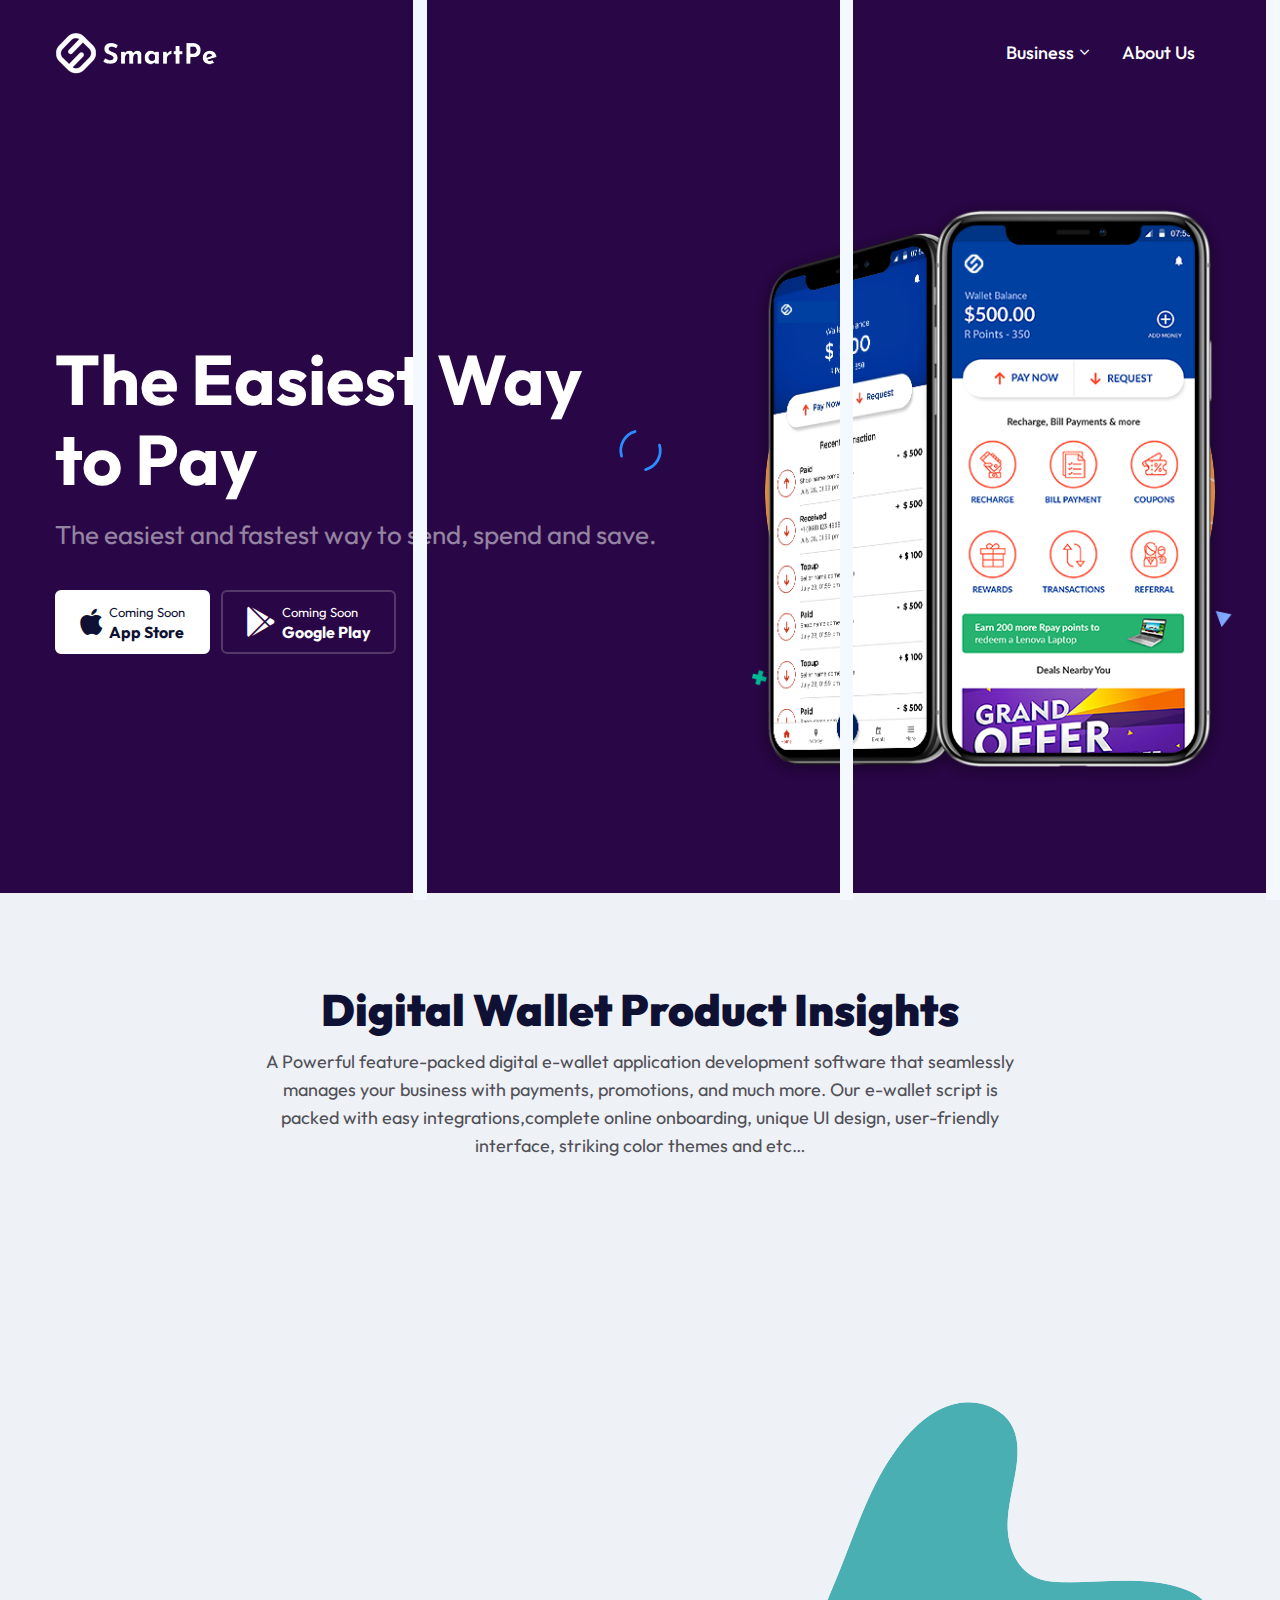
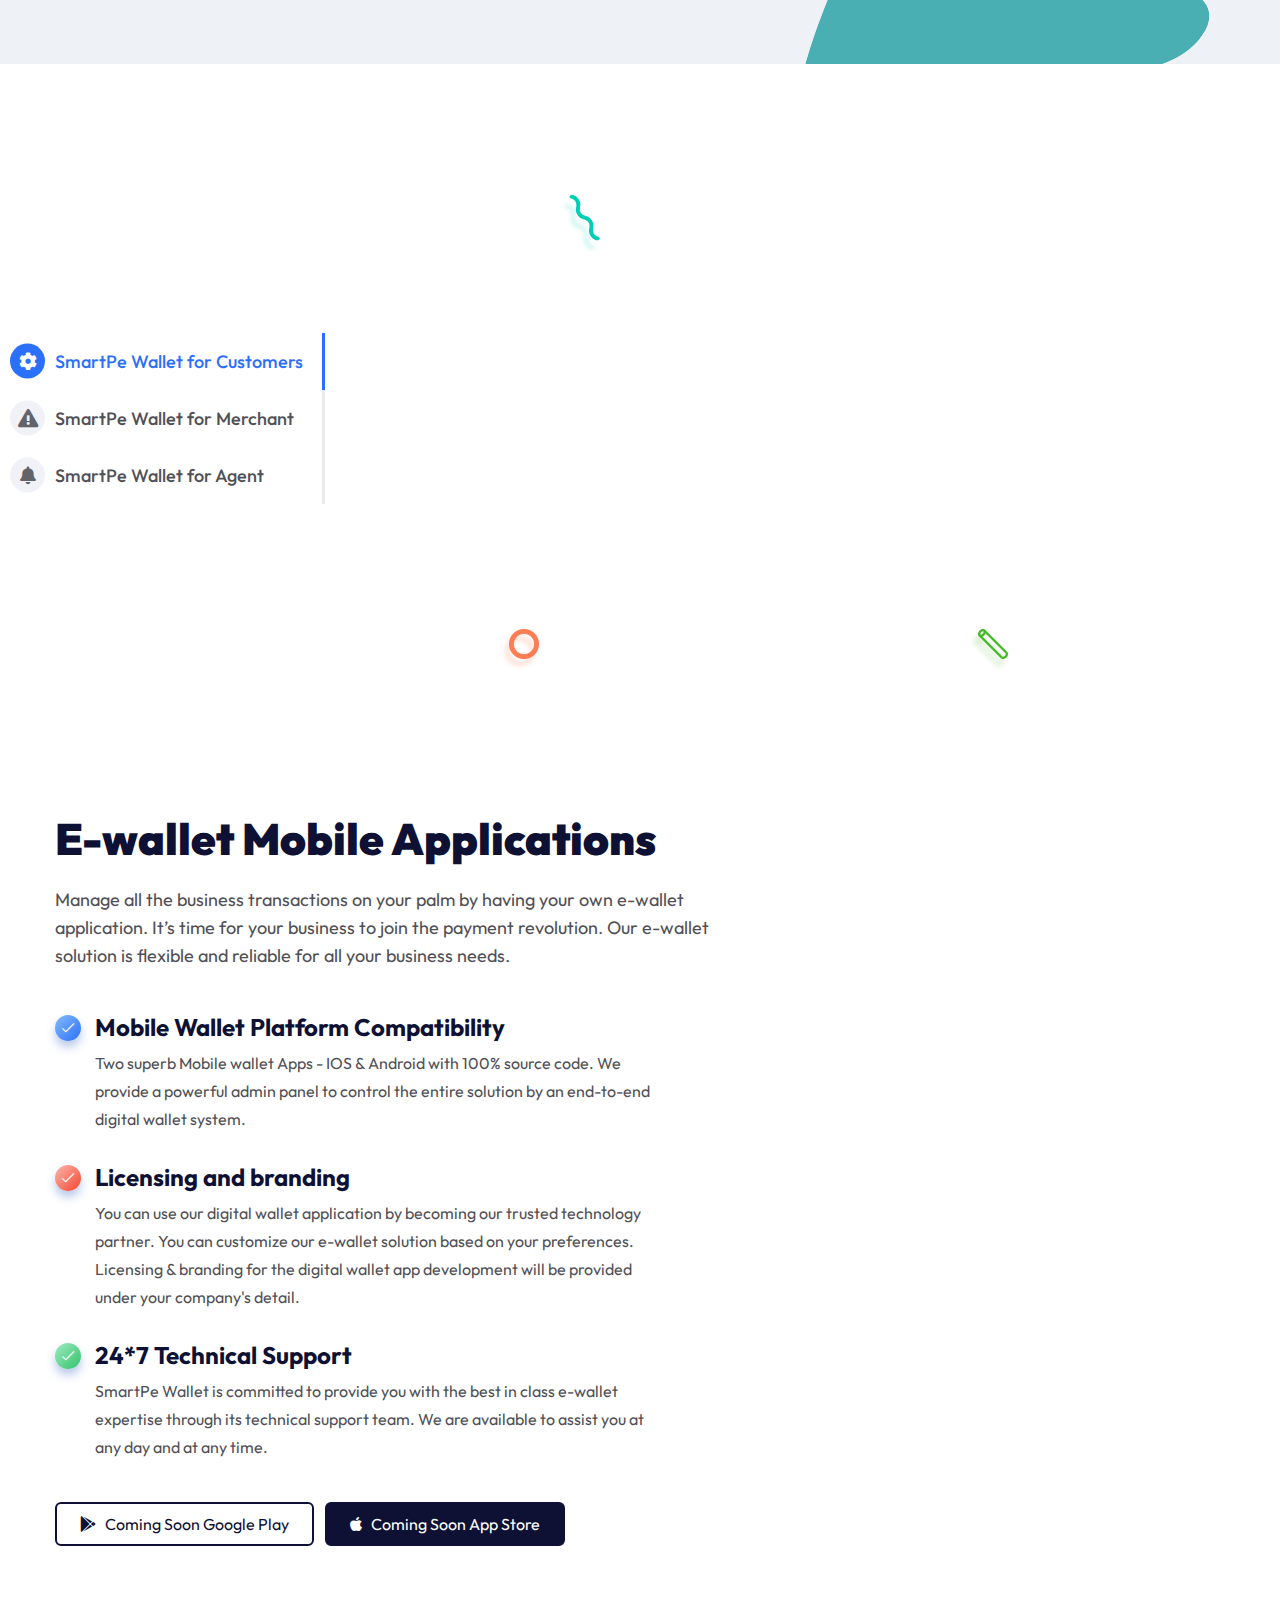
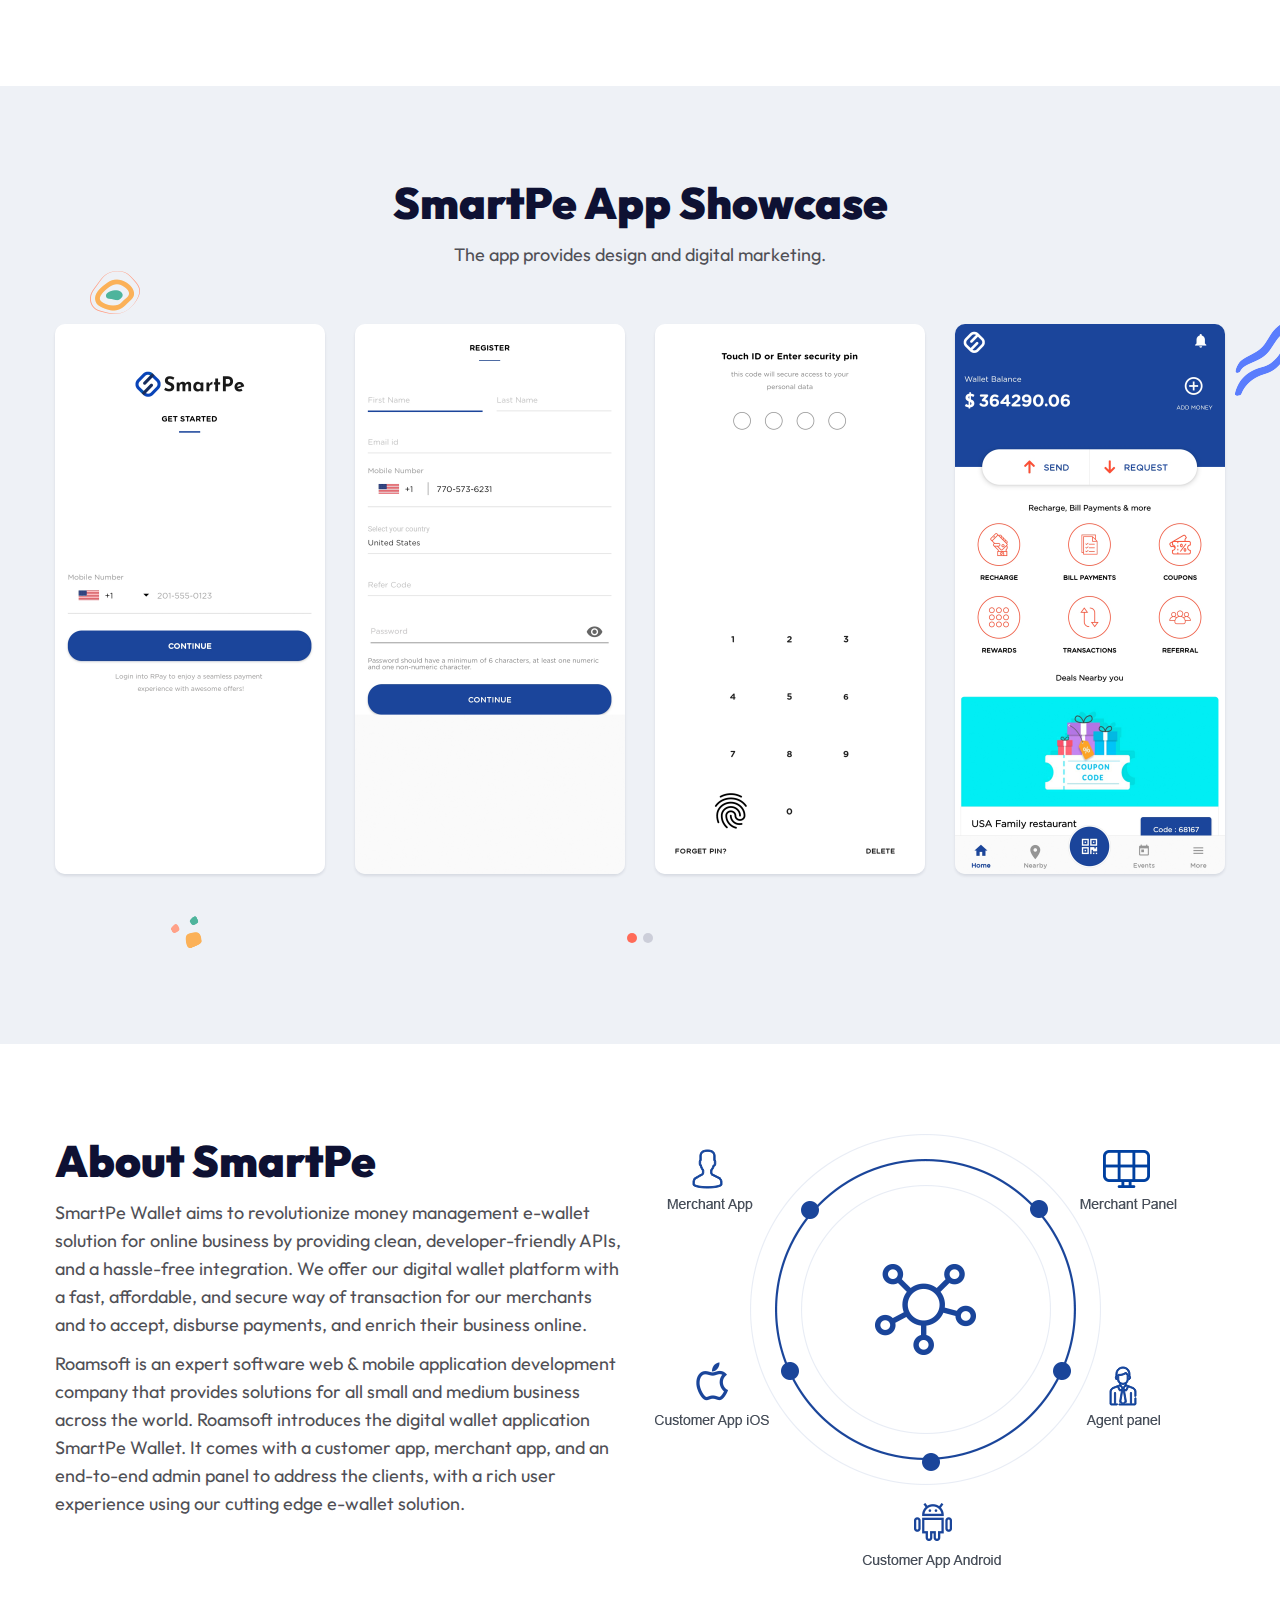
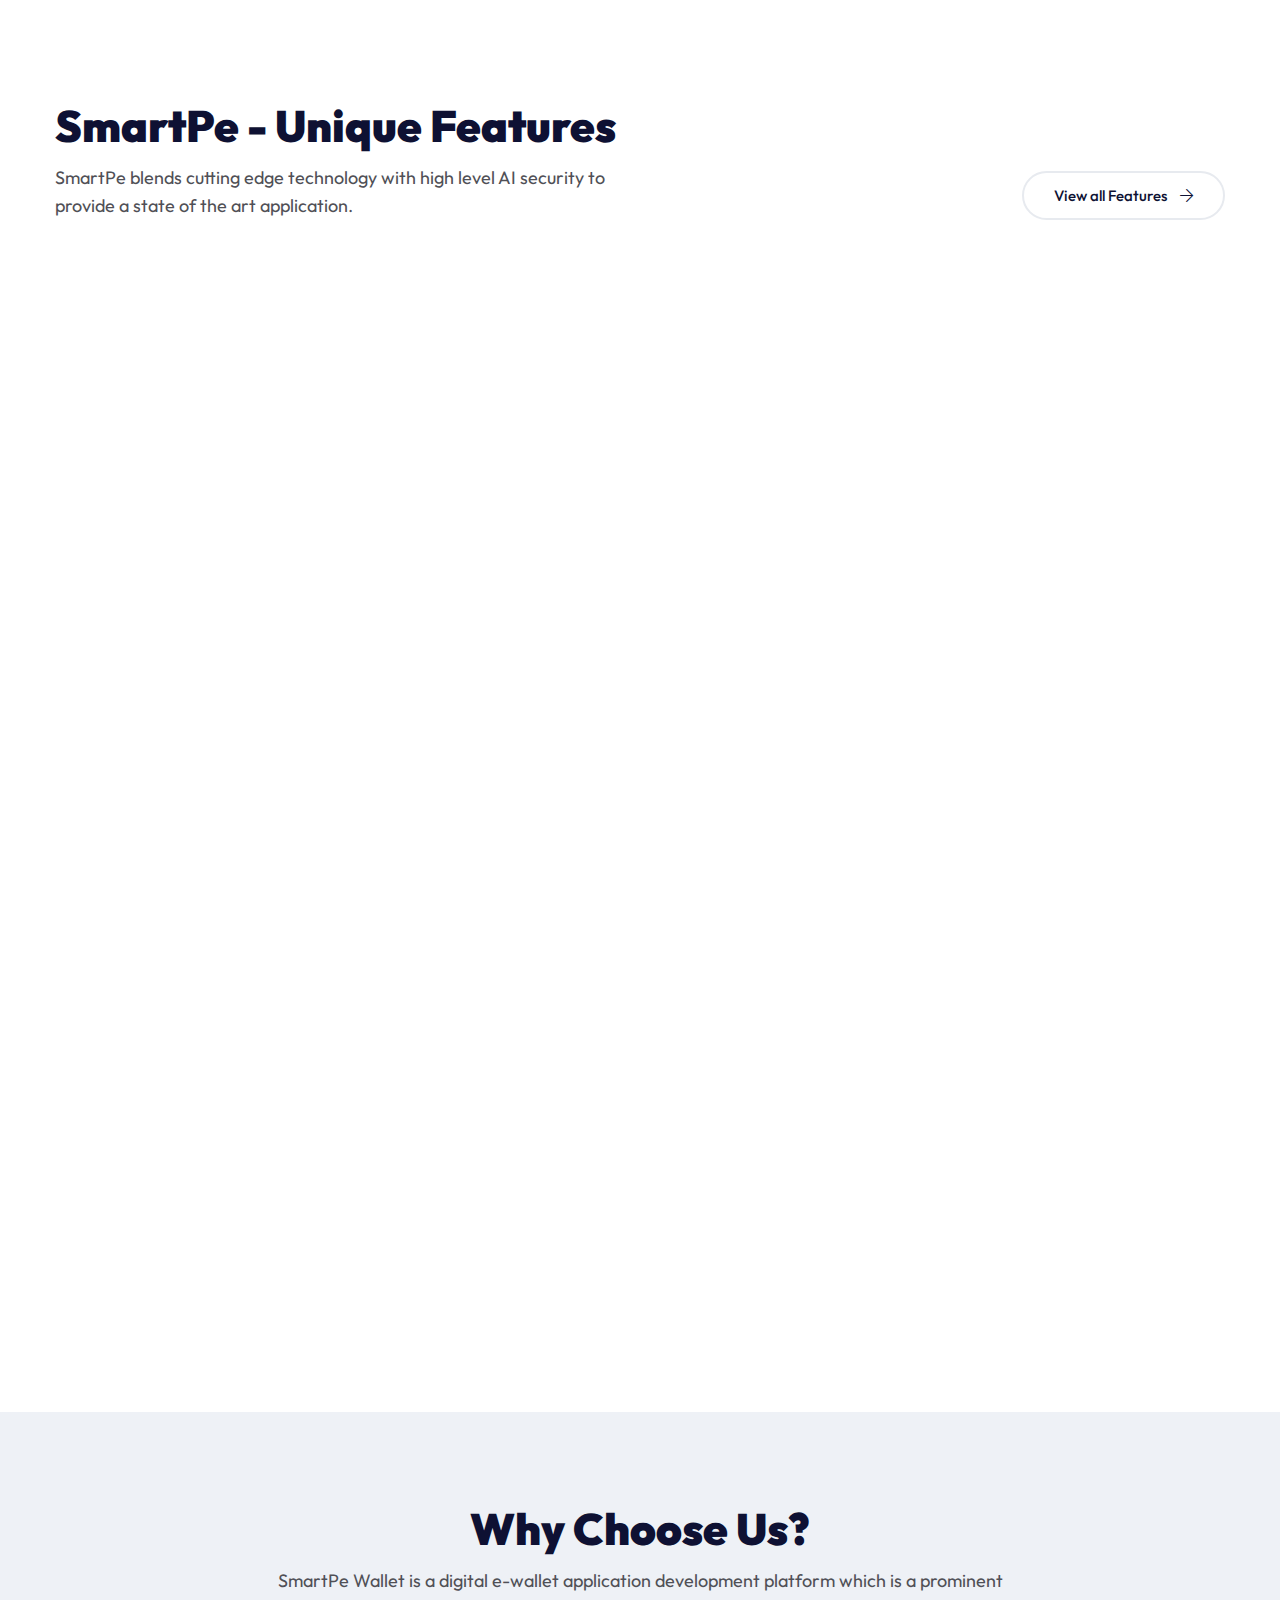
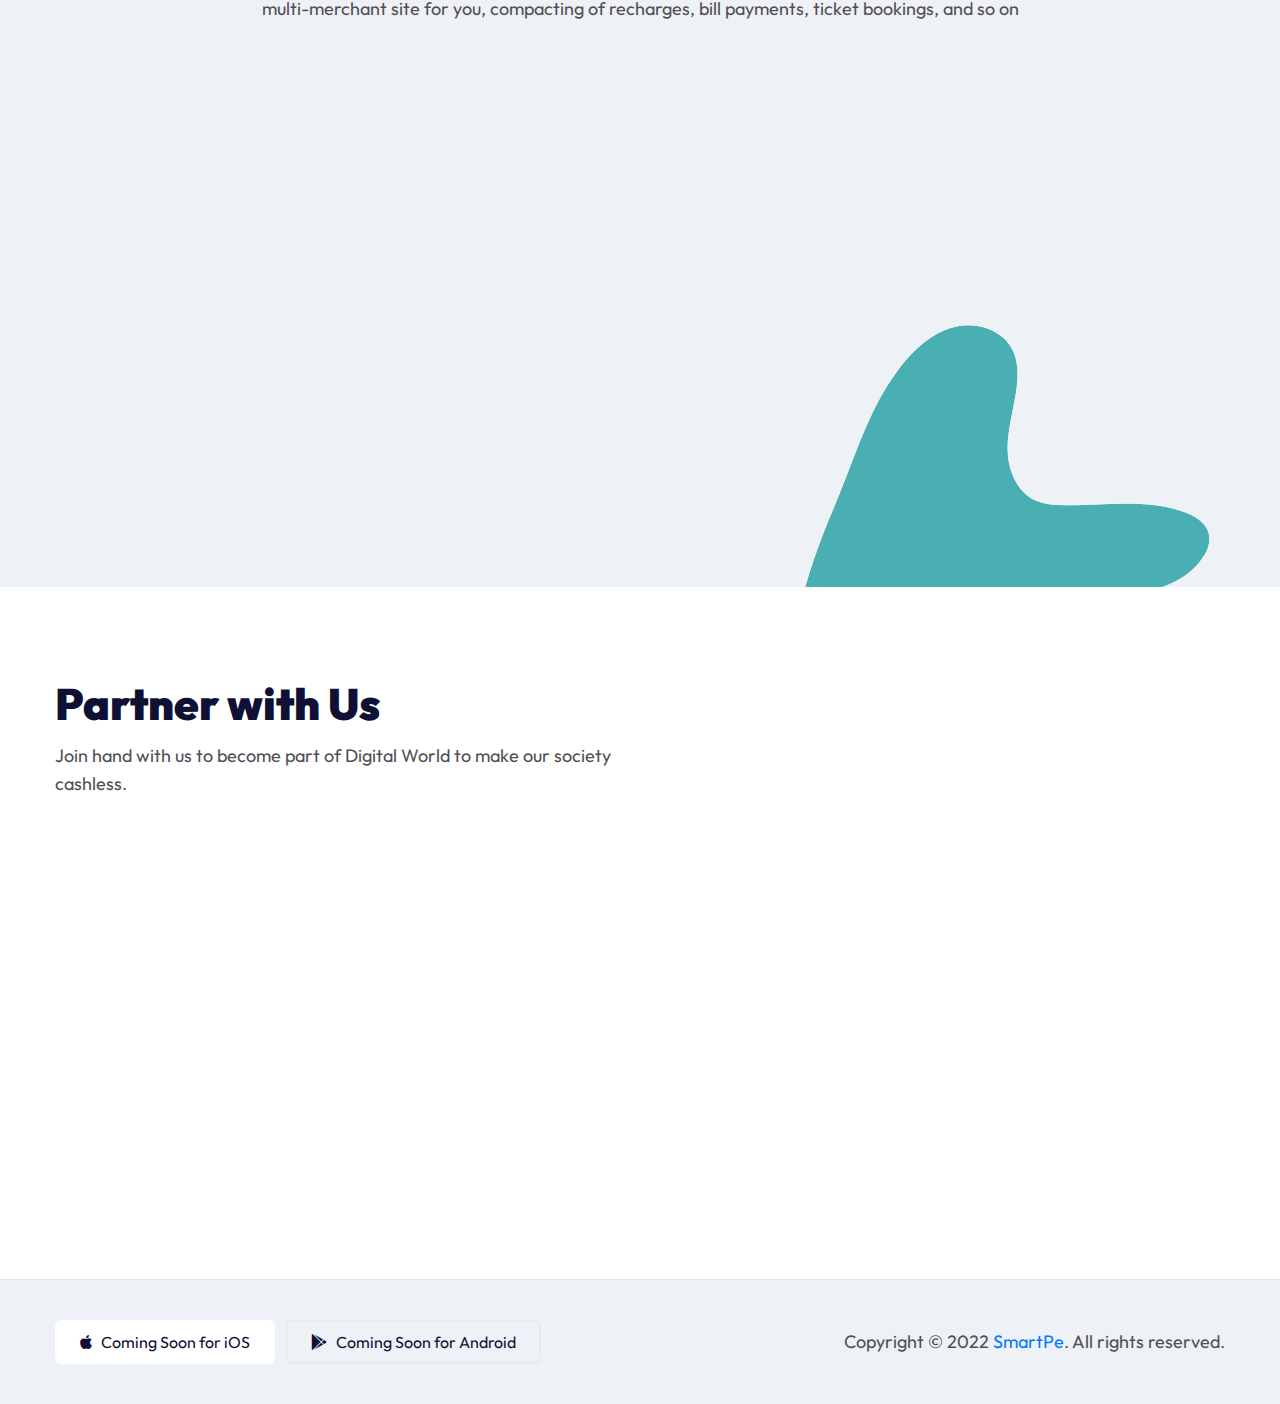
==== commit 1e51e2ab: "S" ====
--- a/index.html
+++ b/index.html
@@ -164,8 +164,8 @@
             <div class="row align-items-center">
                 <div class="col-lg-7">
                     <div class="appie-hero-content appie-hero-content-6 appie-hero-content-7">
-                        <h1 class="appie-title">Creative way to Showcase your app </h1>
-                        <p>Lost the plot so I said nancy boy I don't want no agro bleeder bum bag easy peasy cheesed off cheers ruddy.</p>
+                        <h1 class="appie-title">The Easiest Way<br> to Pay</h1>
+                        <p>The easiest and fastest way to send, spend and save.</p>
                         <ul>
                             <li><a href="#"><i class="fab fa-apple"></i> <span>Coming Soon <span>App Store</span></span></a></li>
                             <li><a class="item-2" href="#"><i class="fab fa-google-play"></i> <span>Coming Soon <span>Google Play</span></span></a></li>
--- a/assets/css/style.css
+++ b/assets/css/style.css
@@ -1922,7 +1922,7 @@
 }
 
 .appie-hero-content p {
-    font-size: 18px;
+    font-size: 26px;
     line-height: 28px;
 }
 
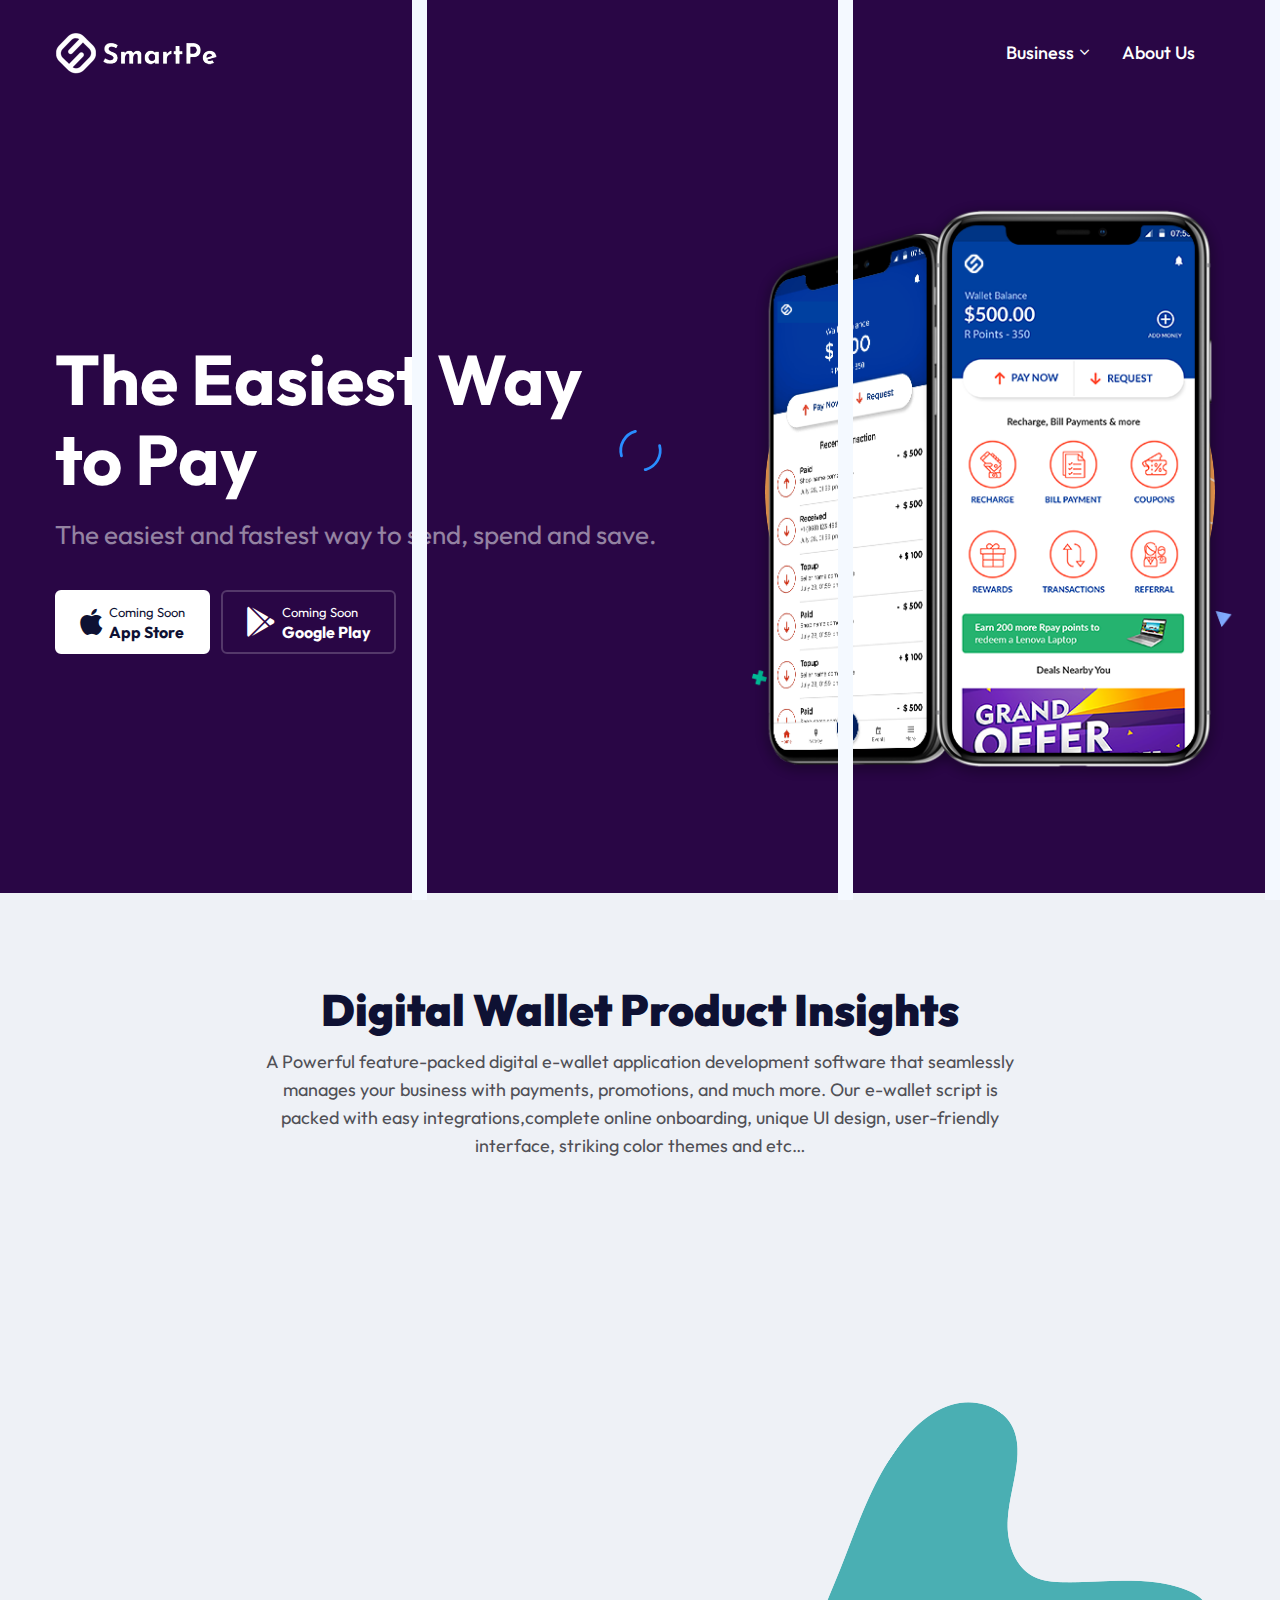
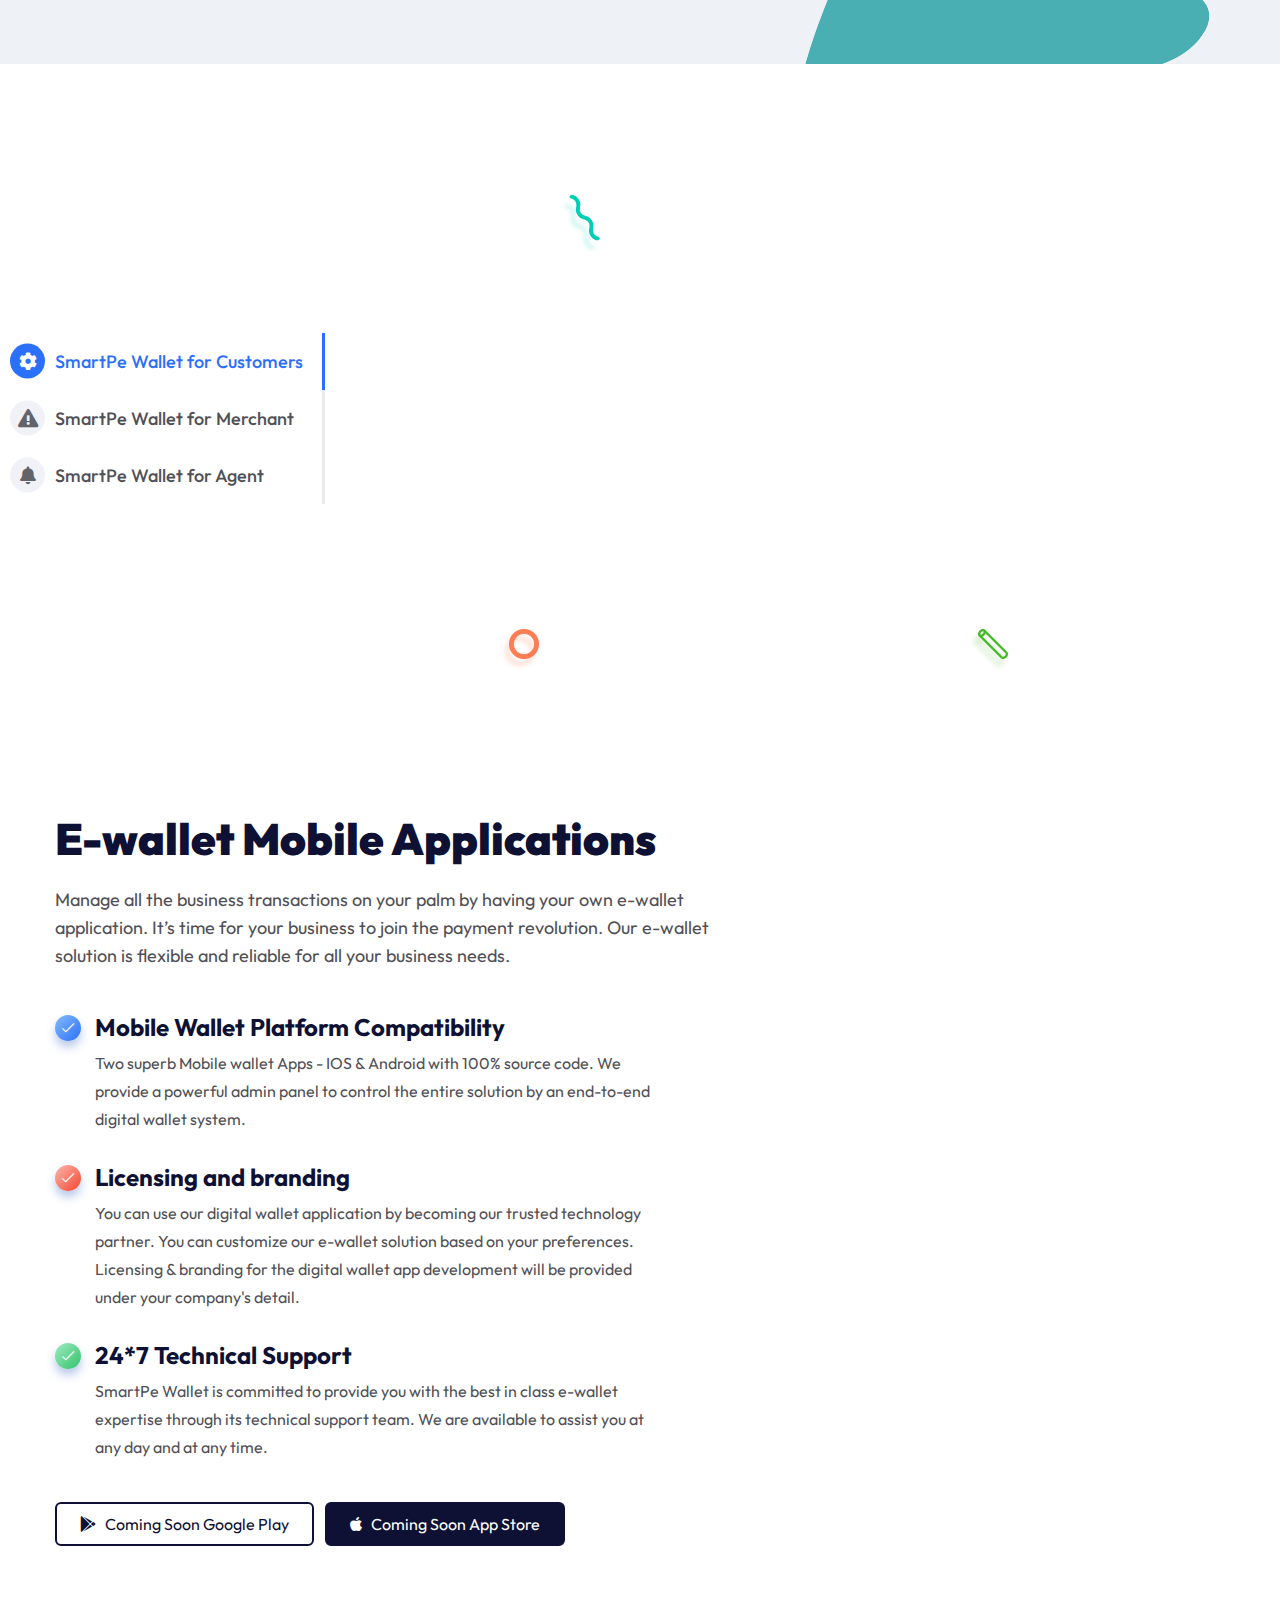
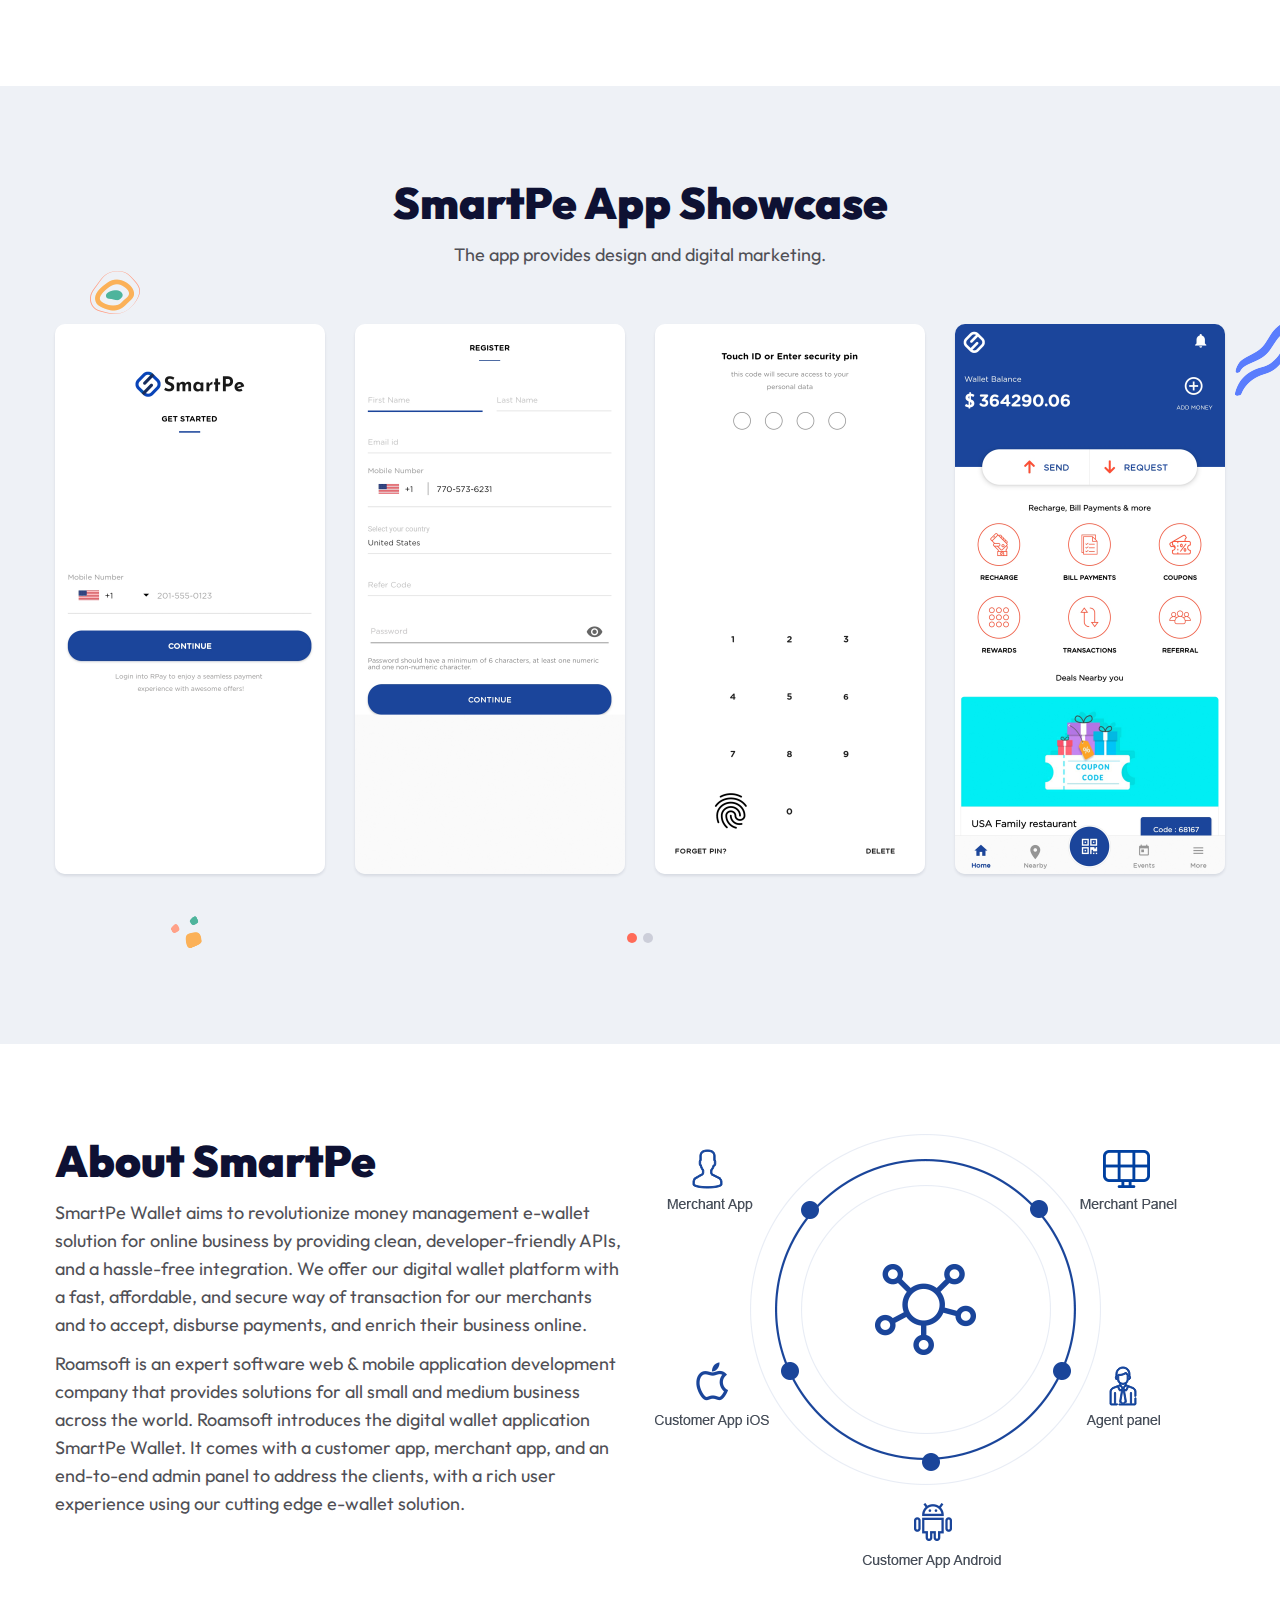
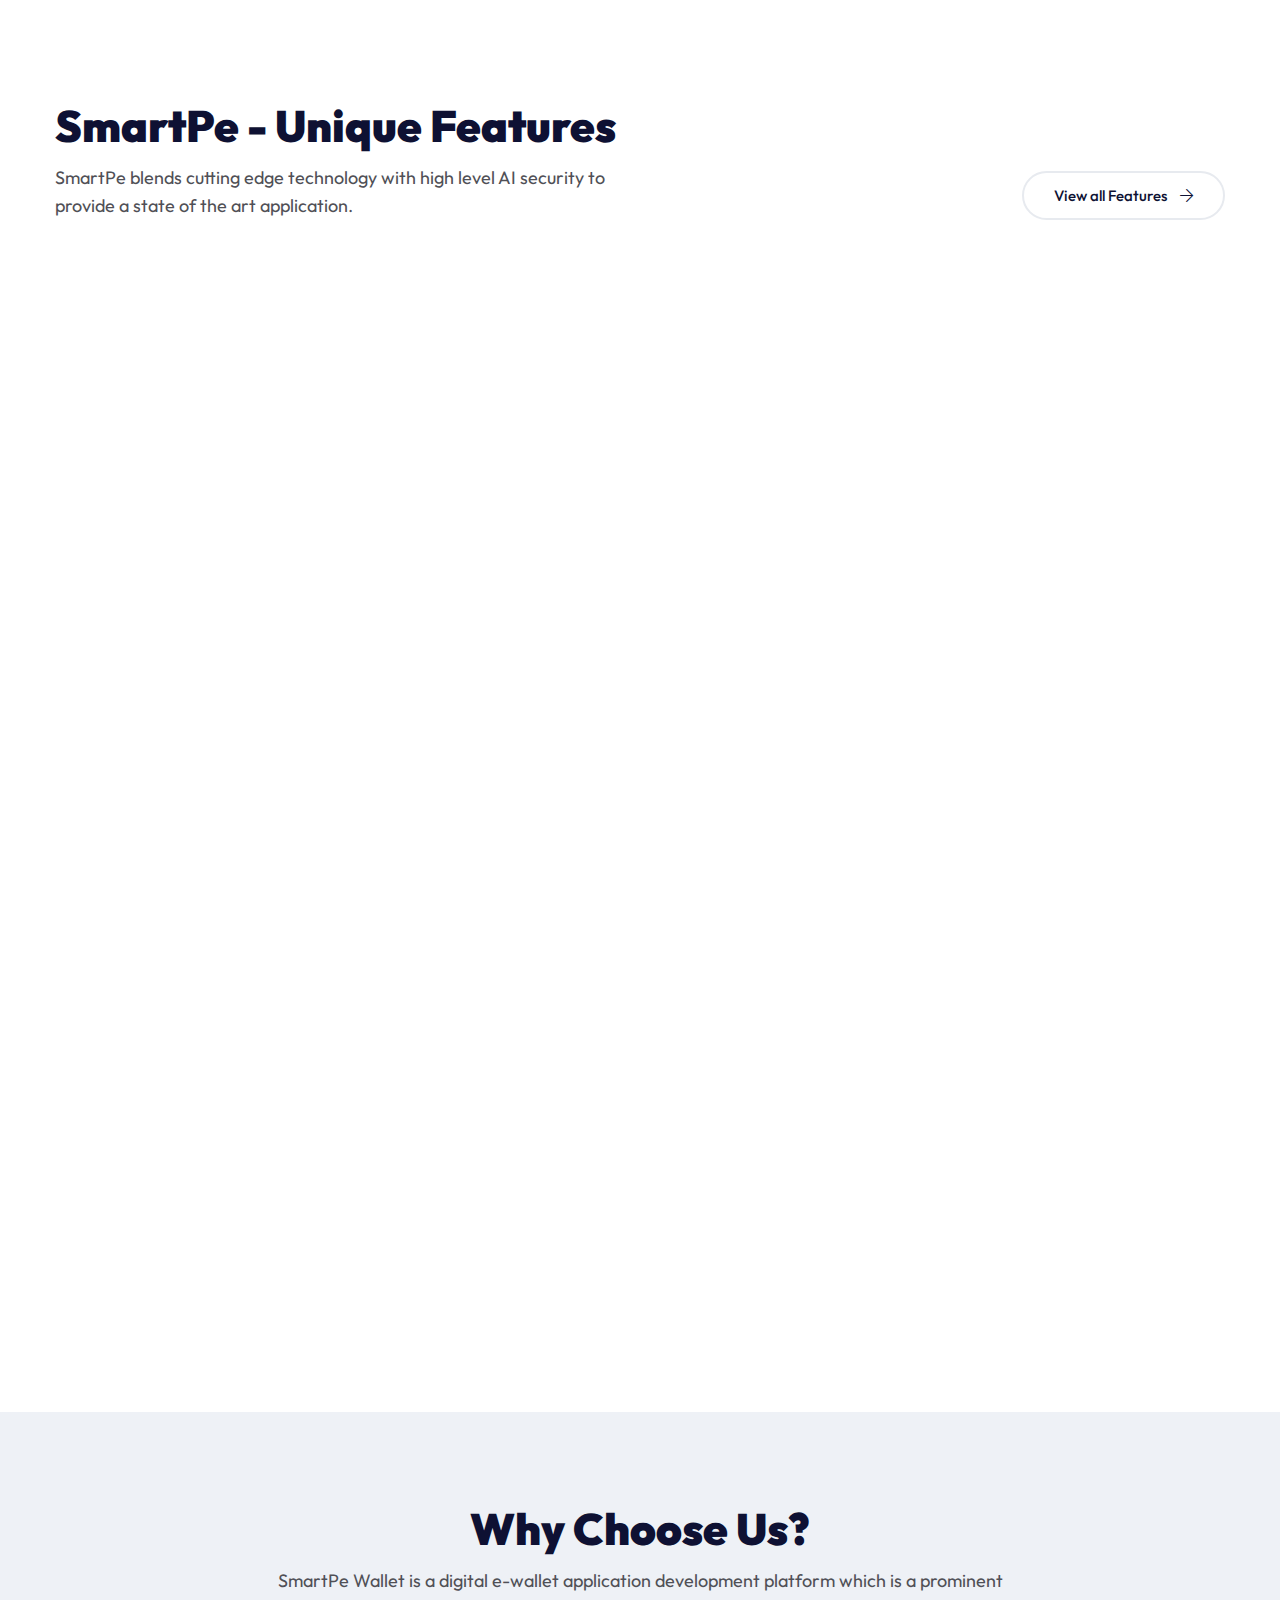
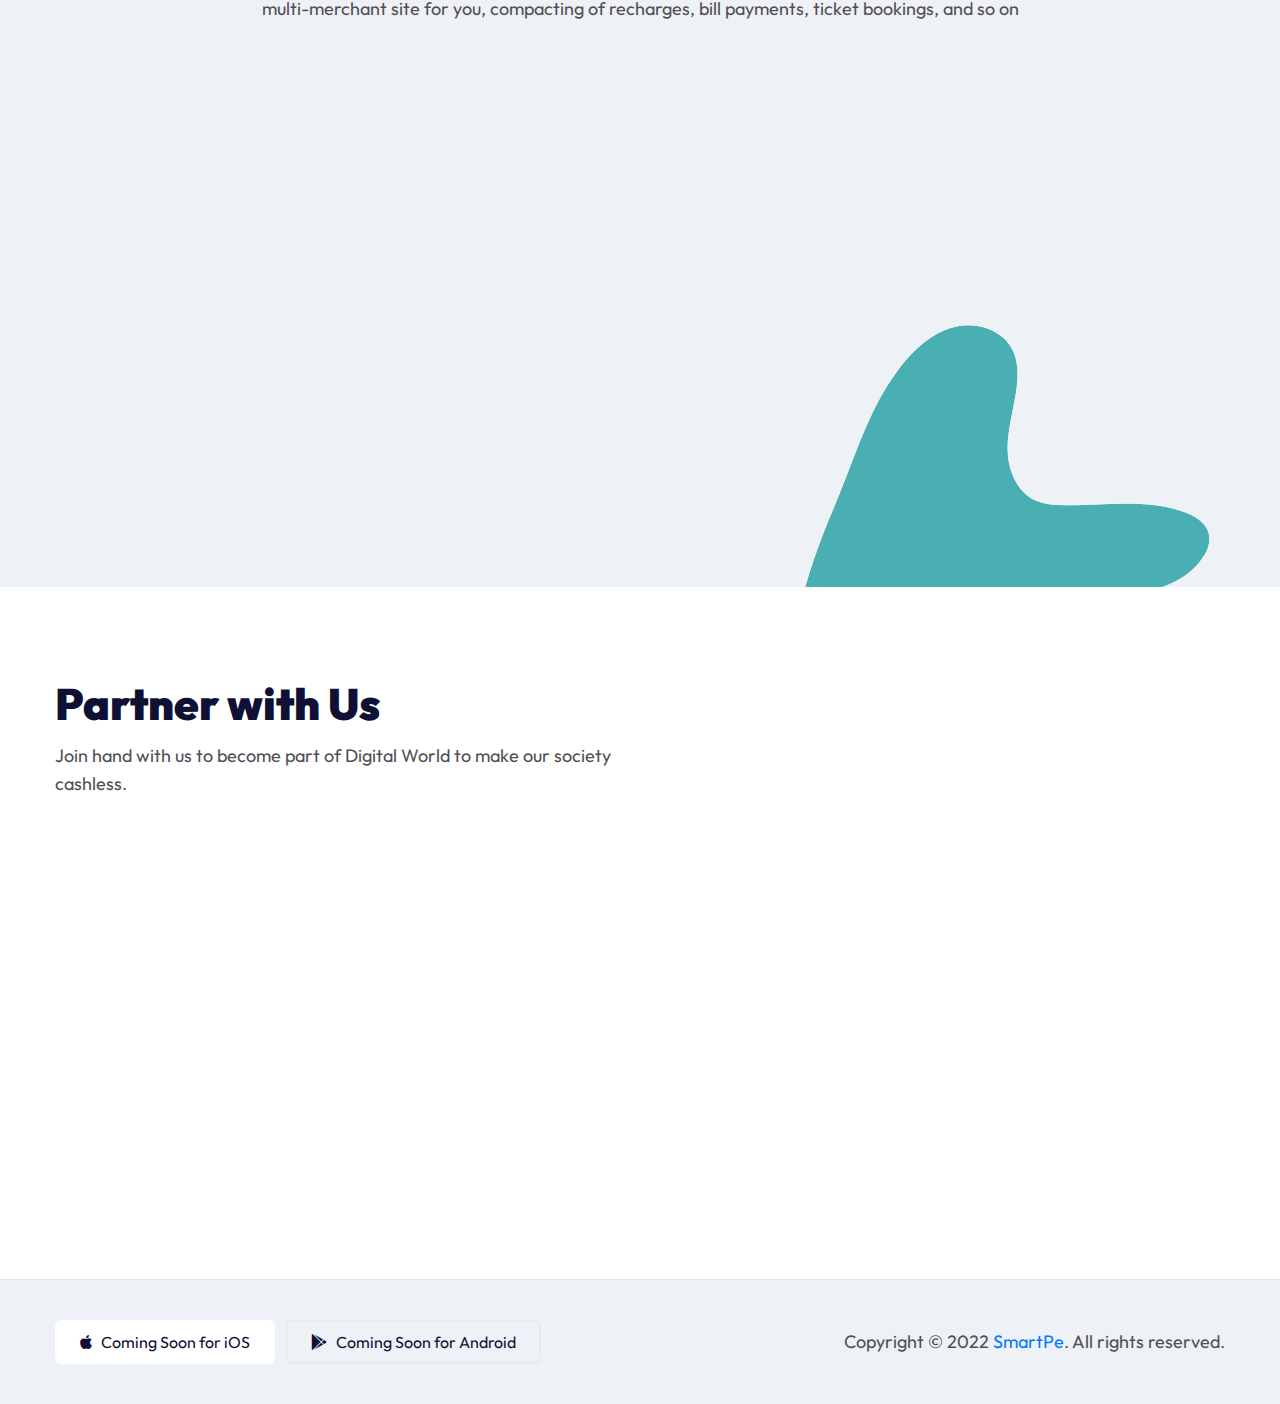
==== commit 1a337578: "S" ====
--- a/index.html
+++ b/index.html
@@ -268,7 +268,7 @@
                                     <div class="appie-features-content wow animated fadeInRight" data-wow-duration="2000ms" data-wow-delay="600ms">
                                         <h3 class="title">SmartPe Wallet for Customers</h3>
                                         <p>All you need to do is scan a QR Code or enter the Shop ID manually in your mobile wallet application to make instant payments.</p>
-                                        <a class="main-btn" href="#">Learn More</a>
+                                        <a class="main-btn" href="customers-features.html">Learn More</a>
                                     </div>
                                 </div>
                             </div>
@@ -284,7 +284,7 @@
                                     <div class="appie-features-content animated fadeInRight" data-wow-duration="2000ms" data-wow-delay="600ms">
                                         <h3 class="title">SmartPe Wallet for Merchant</h3>
                                         <p>Accept payments and take orders ahead from your customers using our digital wallet via QR Code, mobile number & much more.</p>
-                                        <a class="main-btn" href="#">Learn More</a>
+                                        <a class="main-btn" href="merchant-features.html">Learn More</a>
                                     </div>
                                 </div>
                             </div>
@@ -300,7 +300,7 @@
                                     <div class="appie-features-content animated fadeInRight" data-wow-duration="2000ms" data-wow-delay="600ms">
                                         <h3 class="title">SmartPe Wallet for Agent</h3>
                                         <p>Recharge and make payment to your beneficiaries instantly through our digital payment system.</p>
-                                        <a class="main-btn" href="#">Learn More</a>
+                                        <a class="main-btn" href="agent-features.html">Learn More</a>
                                     </div>
                                 </div>
                             </div>
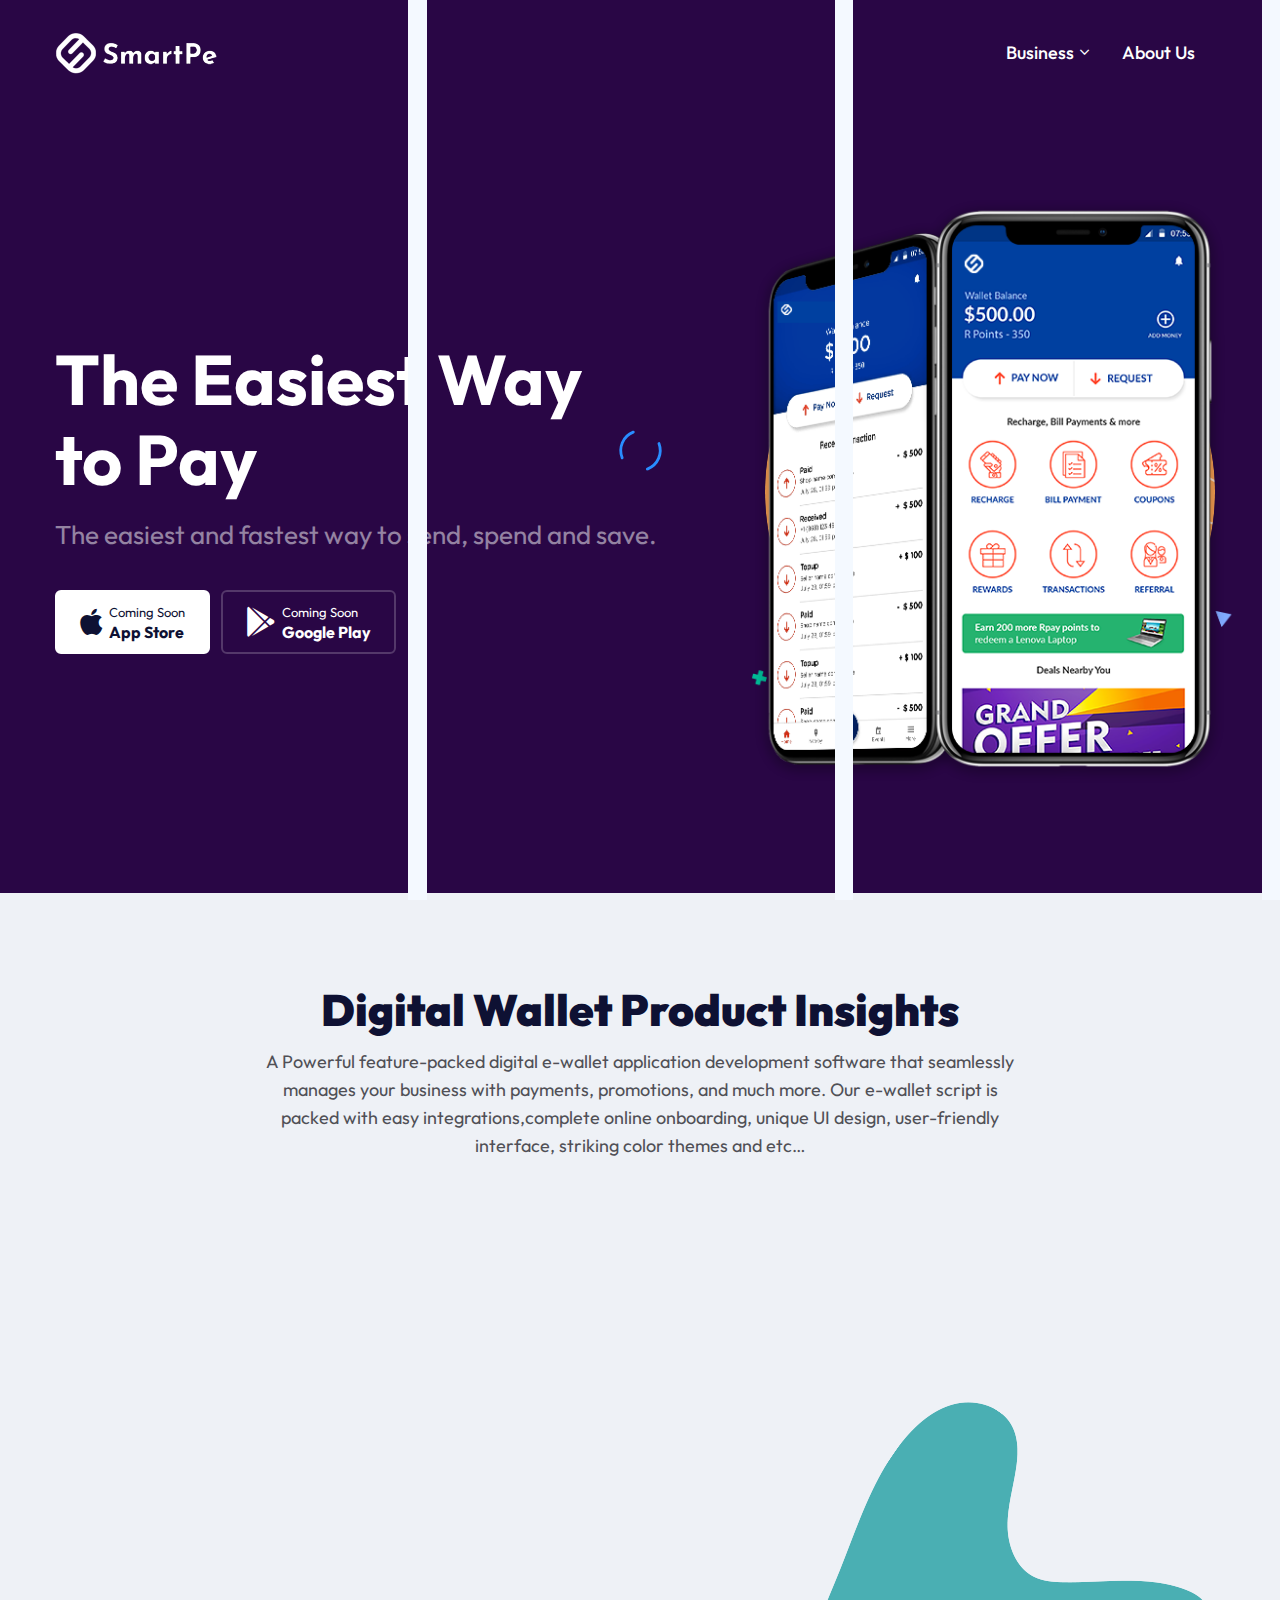
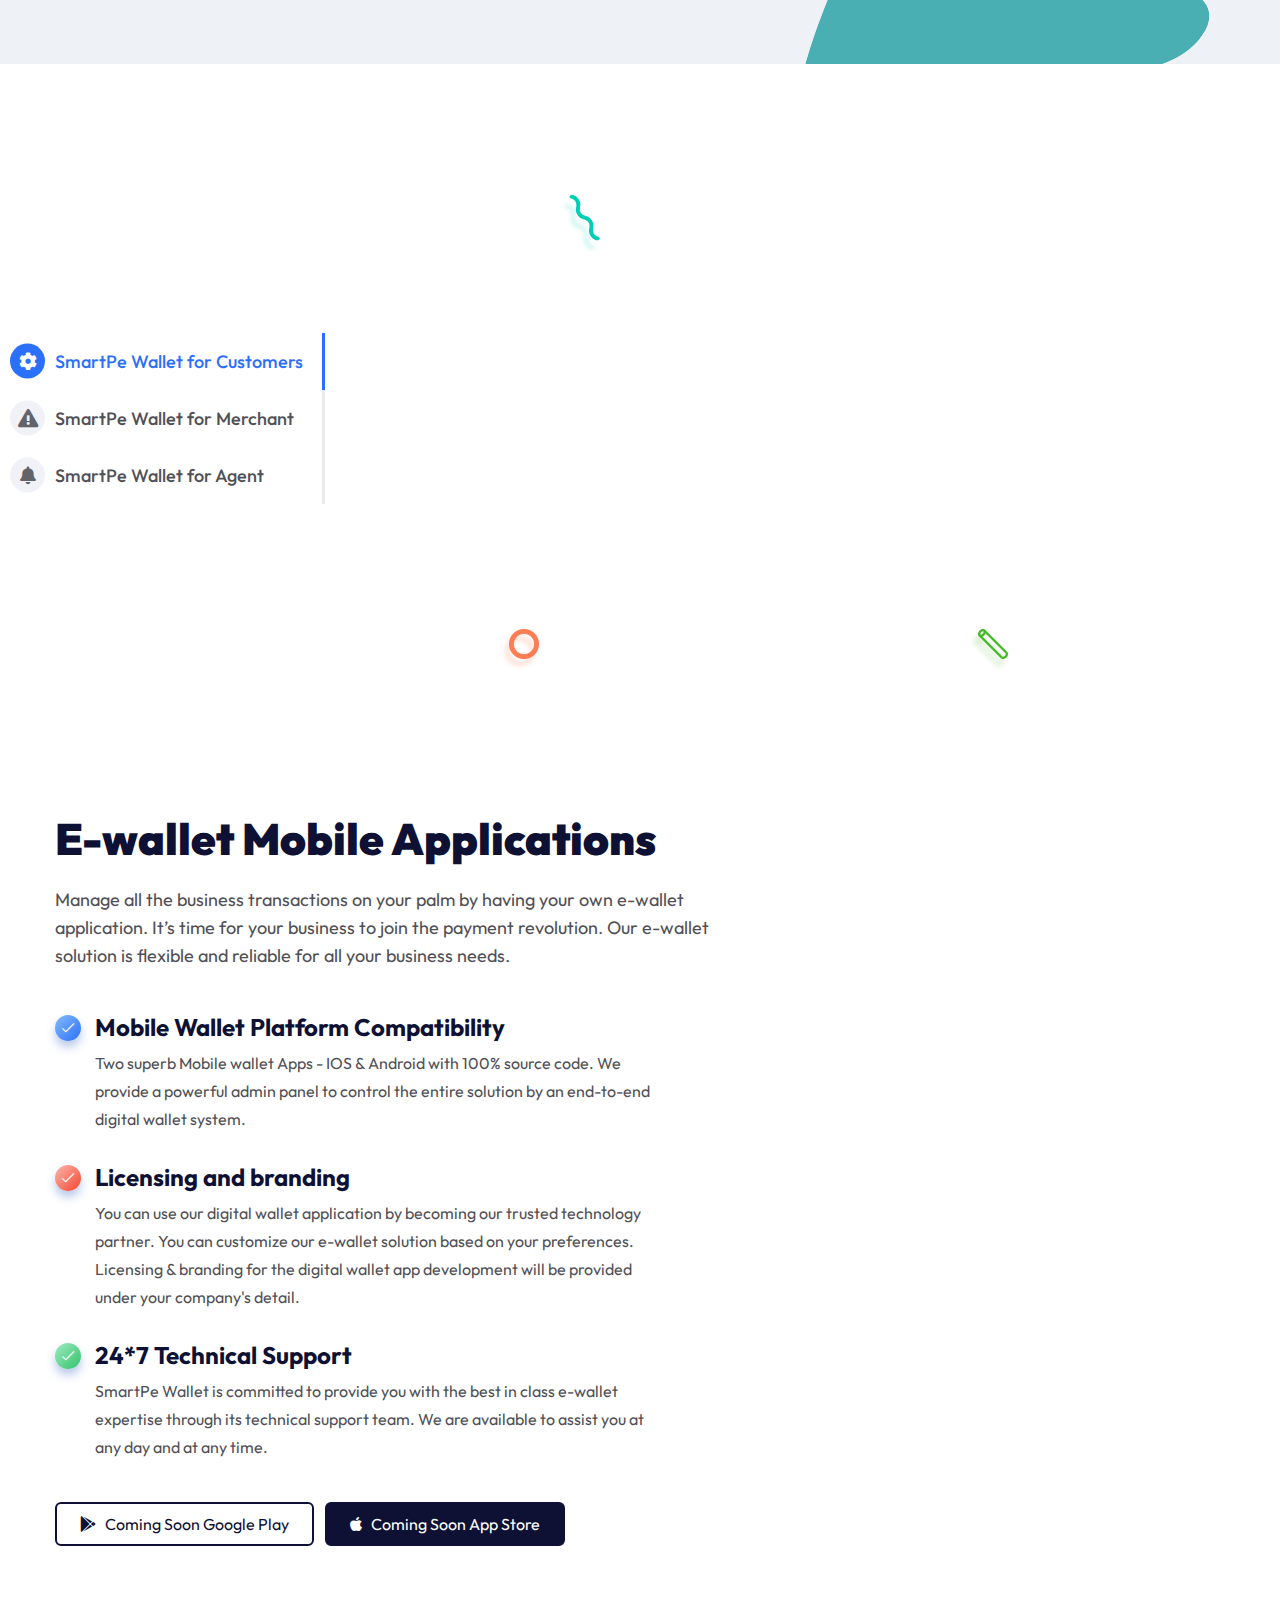
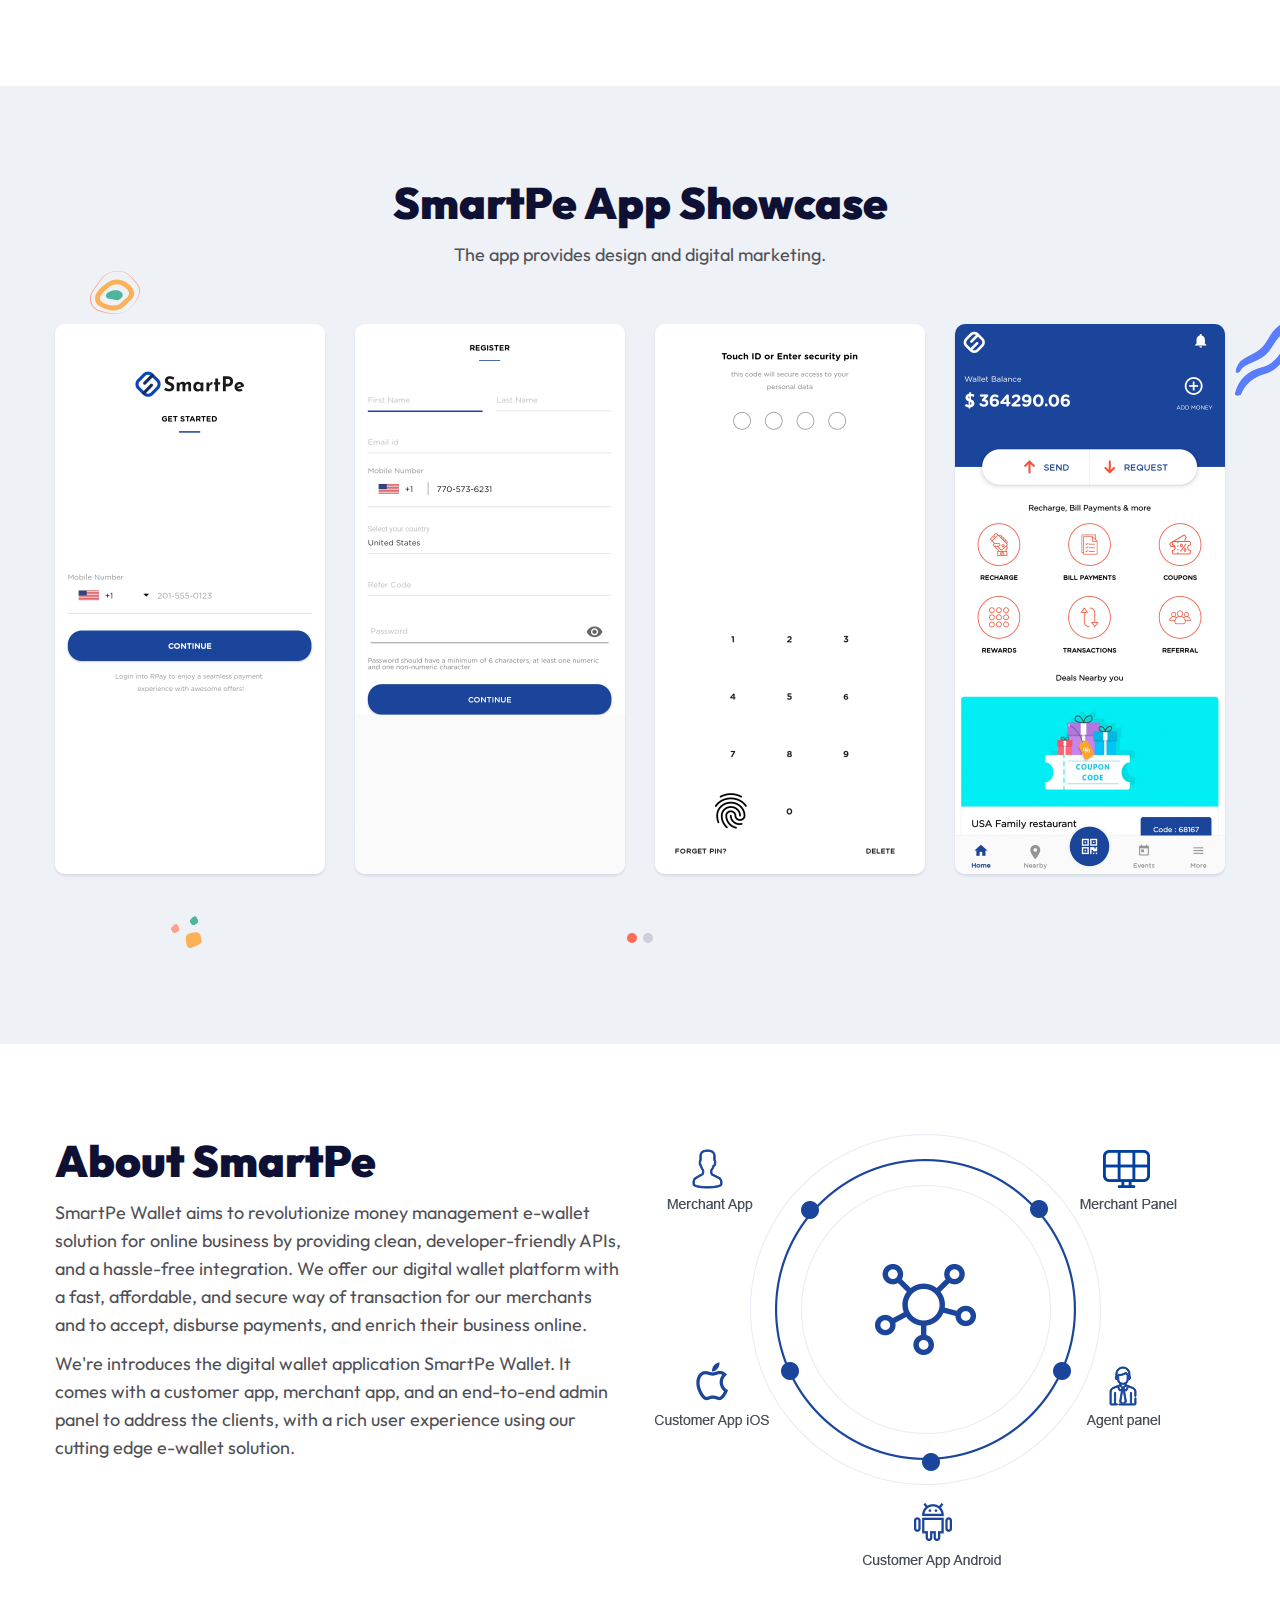
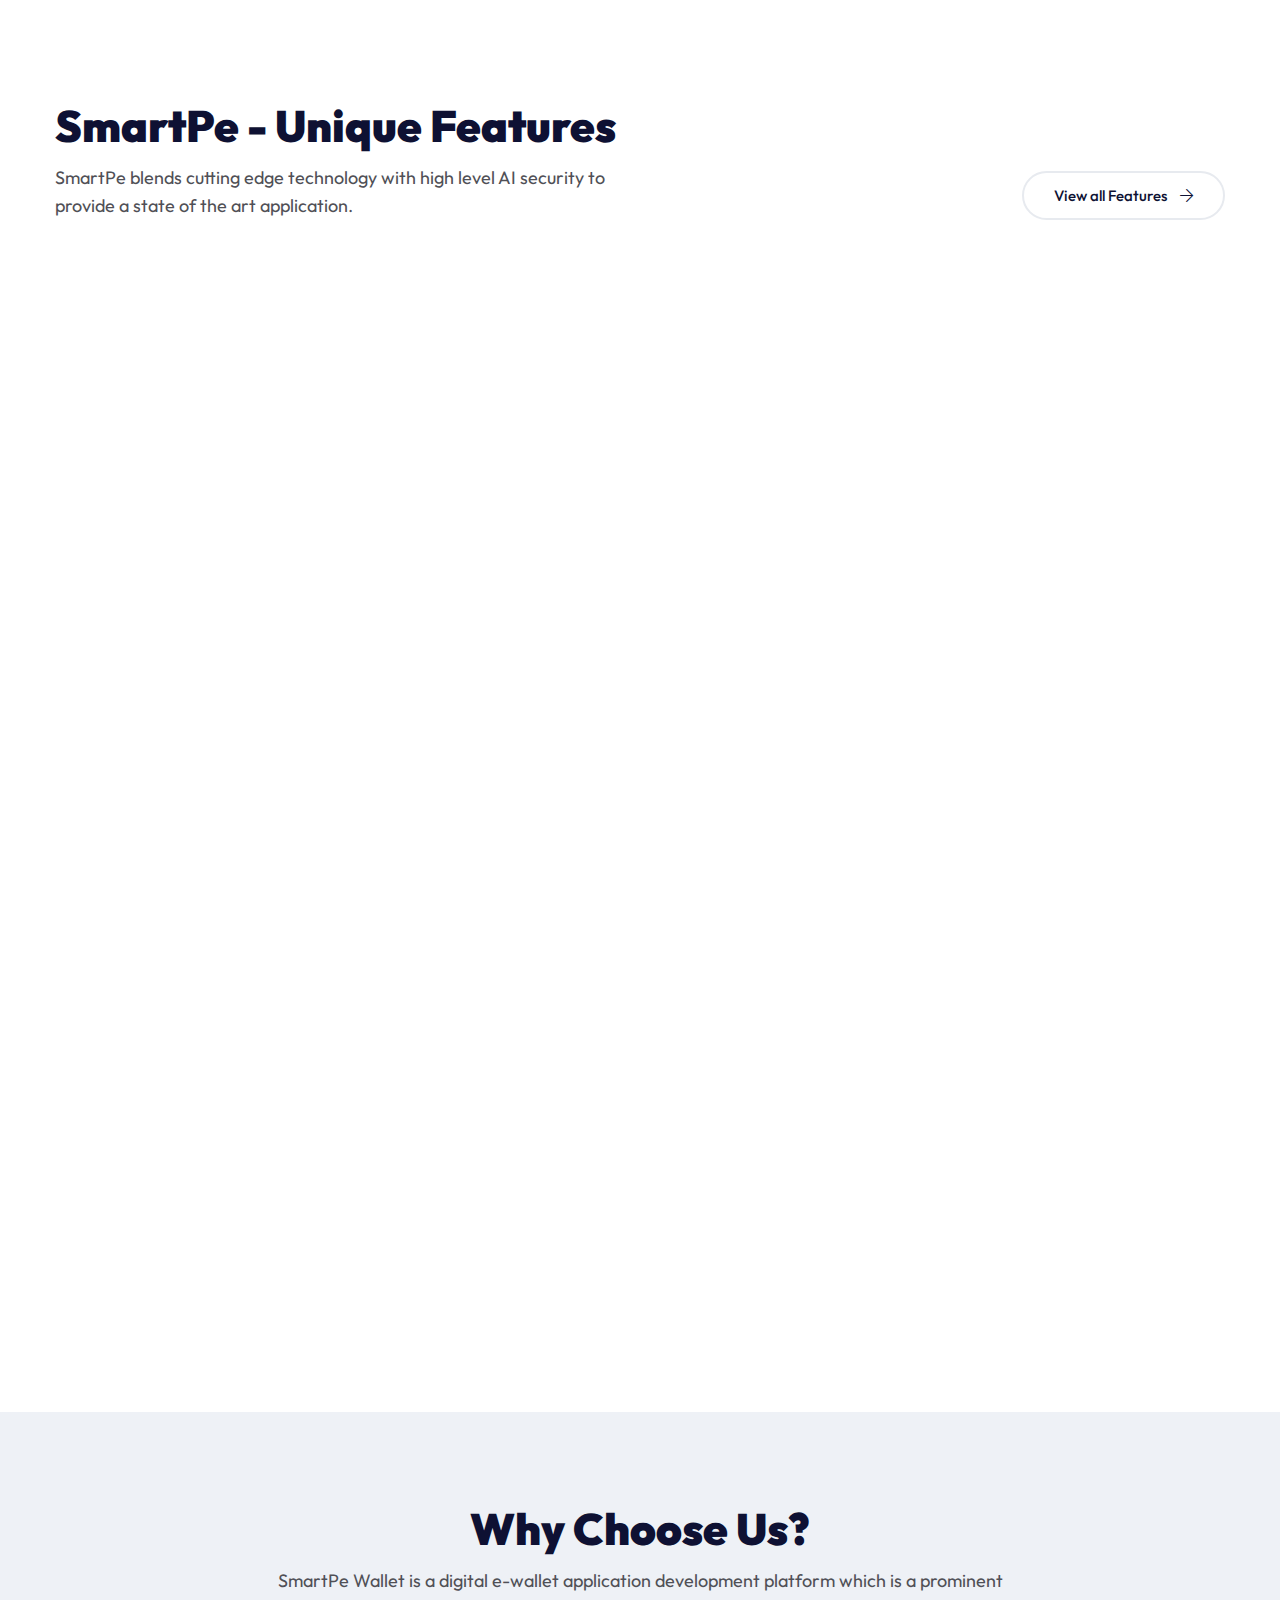
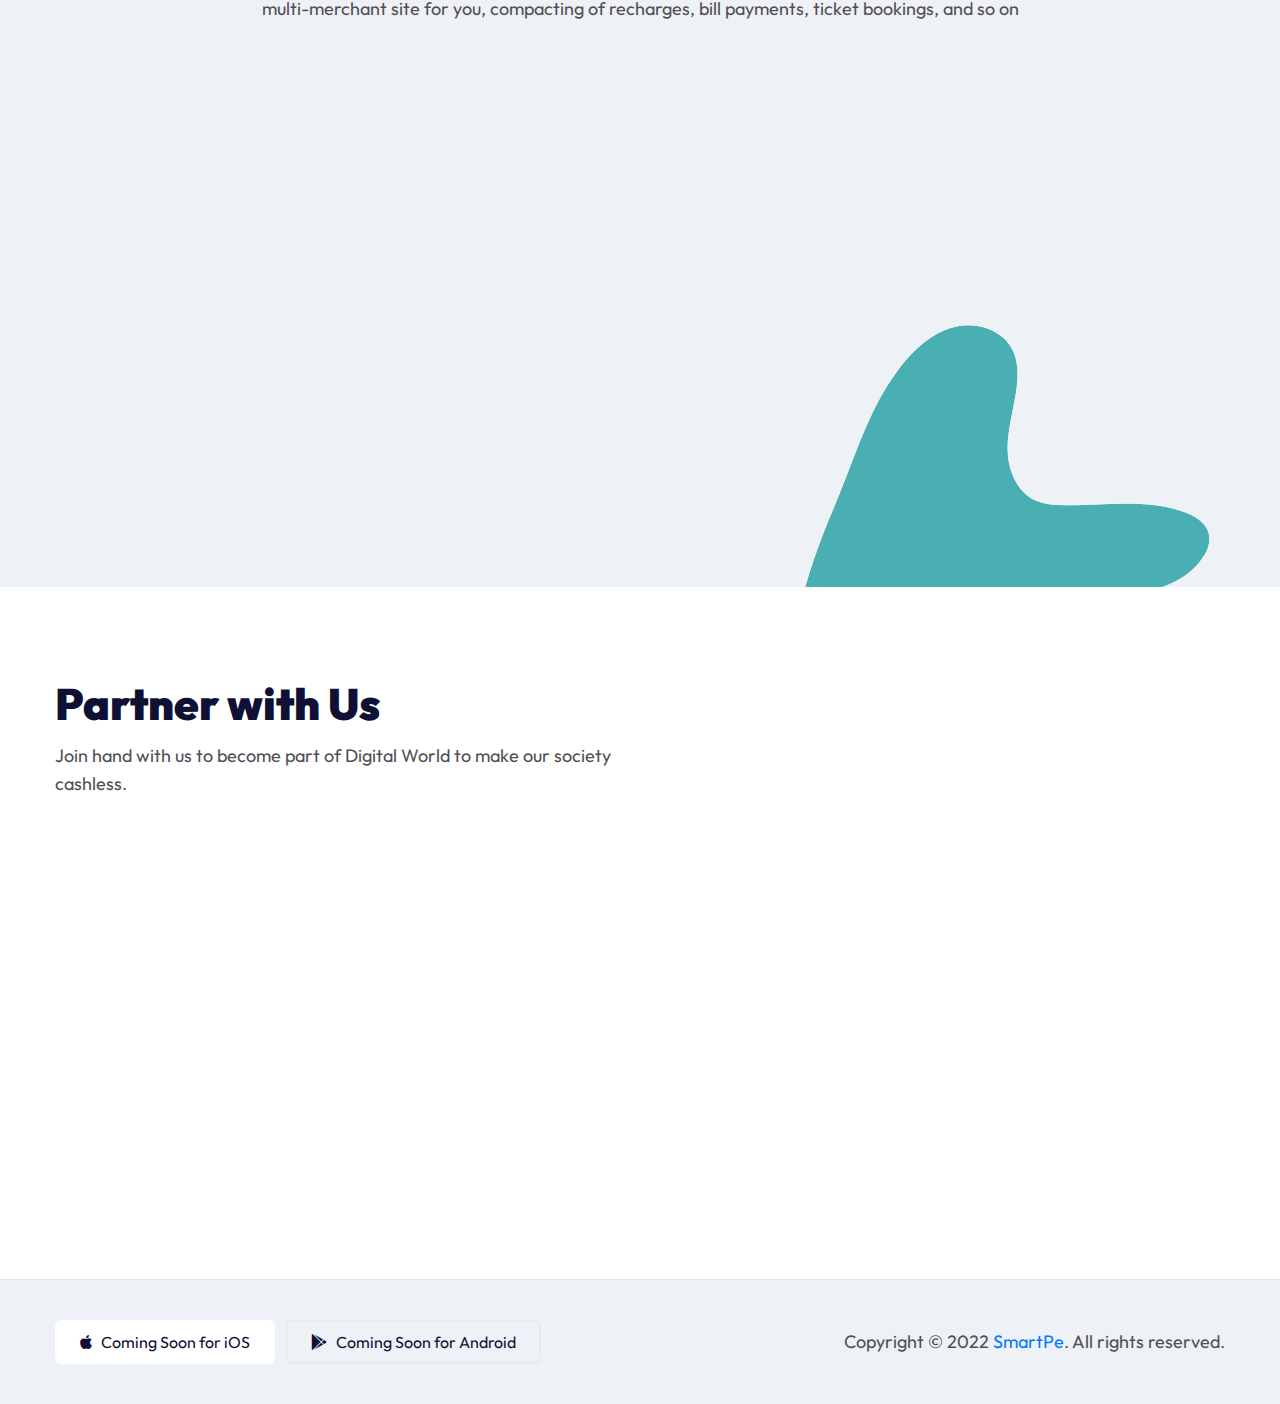
==== commit 9198a865: "S" ====
--- a/index.html
+++ b/index.html
@@ -553,8 +553,7 @@
                         <h3 class="appie-title">About SmartPe</h3>
                         <p>SmartPe Wallet aims to revolutionize money management e-wallet solution for online business by providing clean, developer-friendly APIs, and a hassle-free integration. We offer our digital wallet platform with a fast, affordable,
                             and secure way of transaction for our merchants and to accept, disburse payments, and enrich their business online.</p>
-                        <p>Roamsoft is an expert software web & mobile application development company that provides solutions for all small and medium business across the world. Roamsoft introduces the digital wallet application SmartPe Wallet. It comes
-                            with a customer app, merchant app, and an end-to-end admin panel to address the clients, with a rich user experience using our cutting edge e-wallet solution.</p>
+                        <p>We're introduces the digital wallet application SmartPe Wallet. It comes with a customer app, merchant app, and an end-to-end admin panel to address the clients, with a rich user experience using our cutting edge e-wallet solution.</p>
                     </div>
                 </div>
                 <div class="col-lg-6 col-md-6">
--- a/assets/css/style.css
+++ b/assets/css/style.css
@@ -9111,5 +9111,10 @@
     border-bottom: 1px solid #eee;
 }
 
+.pitch-btn i {
+    font-size: 20px !important;
+    margin-right: 5px;
+}
+
 
 /*# sourceMappingURL=style.css.map */